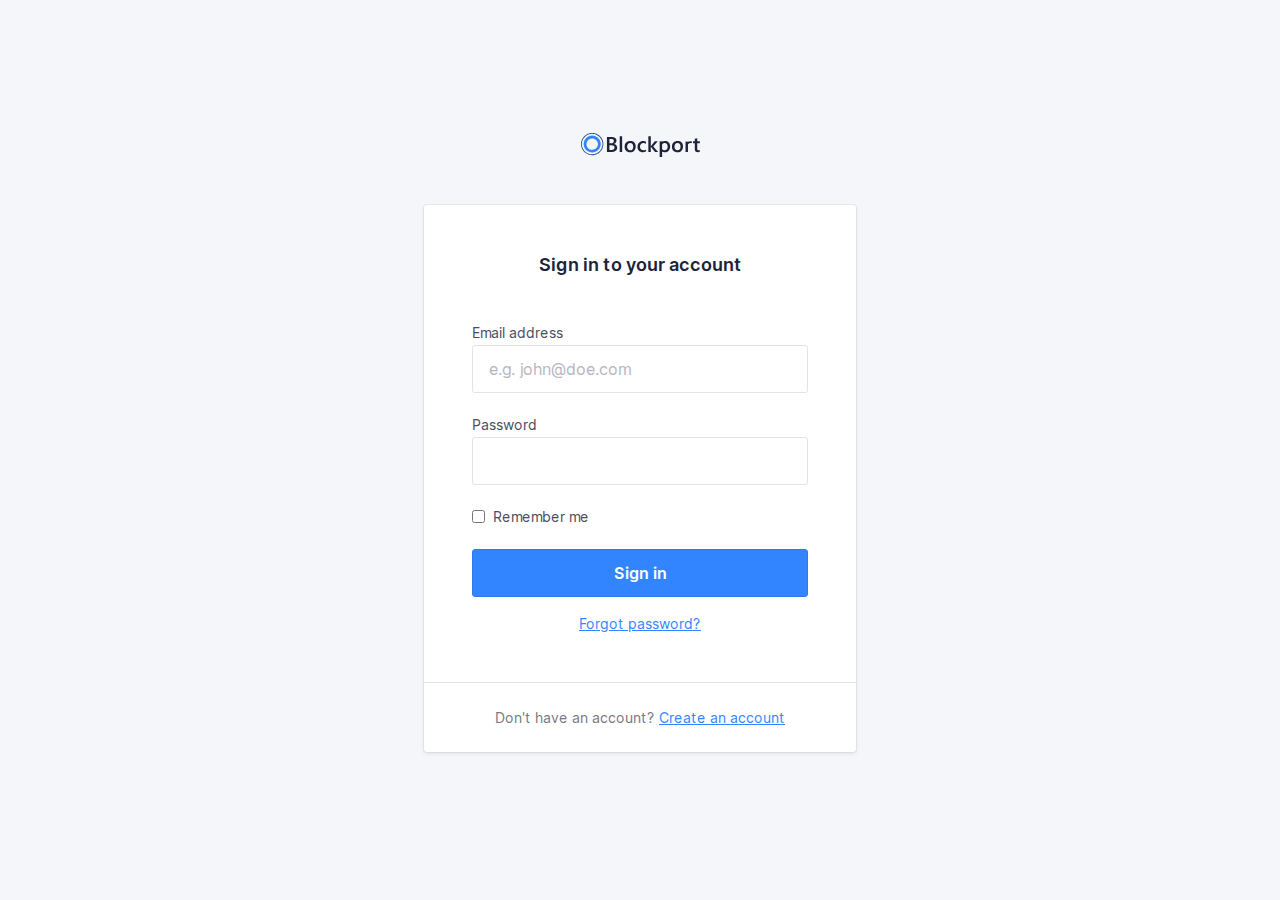
==== index.html @ f66a0905 "Initial commit" ====
<!doctype html>
<html lang="en">

<head>
    <meta charset="utf-8">
    <meta http-equiv="x-ua-compatible" content="ie=edge">
    <title>Blockport - Sign in</title>
    <meta name="description" content="This is my HTML5 boilerplate.">
    <meta name="viewport" content="width=device-width, initial-scale=1.0">
    <meta name="theme-color" content="#e85e00">

    <link rel="icon" href="favicon.svg">
    <link rel="apple-touch-icon" href="apple-touch-icon.png">
    <link rel="manifest" href="manifest.json">

    <link rel="stylesheet" href="css/normalize.css">
    <link rel="stylesheet" href="css/screen.css">
</head>

<body>
    <section class="o-row o-row--lg o-row--login">
        <div class="o-container u-max-width-xs">
            <h1 class="c-logo">
                <svg class="c-logo__symbol" viewBox="0 0 119 24"
                     xmlns="http://www.w3.org/2000/svg">
                    <title>Blockport</title>
                    <path class="c-logo__path c-logo__path--1"
                          d="M25.9496128,18.9917356 L25.9496128,4.04231406 L30.7396633,4.04231406 C32.19945,4.04231406 33.3560606,4.35834712 34.2094949,4.99041321 C35.0252057,5.55089835 35.5052521,6.4769114 35.4896465,7.4598347 C35.5056187,8.25676883 35.2485893,9.03557965 34.7604209,9.6694215 C34.2511175,10.3119823 33.5500641,10.7791057 32.7570539,11.0042975 L32.7570539,11.0459504 C33.6957957,11.1207168 34.5764055,11.5260387 35.2392256,12.1884297 C35.8602694,12.8310744 36.1707912,13.6667769 36.1707912,14.6955372 C36.1979832,15.9155062 35.6268682,17.0730015 34.6382155,17.8016529 C33.6205051,18.5950413 32.3363468,18.9917356 30.7857407,18.9917356 L25.9496128,18.9917356 Z M41.1511616,18.9918689 L38.6990404,18.9918689 L38.6990404,3.18727869 L41.1511616,3.18727869 L41.1511616,18.9918689 Z M49.1105387,19.2396694 C47.4477441,19.2396694 46.1195118,18.741157 45.1258418,17.7441322 C44.1321717,16.7471074 43.6360046,15.4247934 43.6373401,13.7771901 C43.6373401,11.9841322 44.1548767,10.5838017 45.1899495,9.57619833 C46.2250223,8.56859504 47.6200337,8.06479338 49.3749832,8.06479338 C51.0591469,8.06479338 52.3720202,8.55471073 53.3136027,9.53454547 C54.2551852,10.5143802 54.7226376,11.8730579 54.7159596,13.6105785 C54.7159596,15.313719 54.2091077,16.677686 53.195404,17.7024794 C52.1817003,18.7272727 50.8200787,19.2396694 49.1105387,19.2396694 Z M64.9231145,18.4998347 C63.986548,19.011405 62.9292595,19.2667693 61.8599663,19.2396694 C60.2572727,19.2396694 58.9657689,18.7444628 57.9854545,17.7540496 C57.0051402,16.7636364 56.5136477,15.4796694 56.5109764,13.9021488 C56.5109764,12.1434711 57.0385299,10.7312397 58.0936364,9.66545453 C59.1487429,8.59966942 60.5611166,8.0661157 62.3307576,8.06479338 C63.2258904,8.04636779 64.1144193,8.22027864 64.9351347,8.57454547 L64.9351347,10.8277686 C64.2490961,10.2941313 63.4035149,10.0011171 62.5310943,9.99471073 C61.5738178,9.96365776 60.6492491,10.3415166 59.9928283,11.0320661 C59.3330526,11.7236364 59.003165,12.6287603 59.003165,13.747438 C59.003165,14.8661157 59.3136869,15.7381818 59.9347306,16.3636364 C60.5557744,17.0023141 61.3891751,17.3216529 62.4349327,17.3216529 C63.3470917,17.3090469 64.2260005,16.9806241 64.9191077,16.3933884 L64.9191077,18.4998347 L64.9231145,18.4998347 Z M77.1256229,18.9918689 L74.0304209,18.9918689 L69.8393771,13.8605902 L69.7973064,13.8605902 L69.7973064,18.9918689 L67.3451852,18.9918689 L67.3451852,3.18727869 L69.7973064,3.18727869 L69.7973064,13.2039344 L69.8393771,13.2039344 L73.7980303,8.31462295 L76.7349663,8.31462295 L72.2814815,13.4718689 L77.1256229,18.9918689 Z M118.81569,18.8747107 C118.223016,19.1343064 117.578072,19.2557712 116.930522,19.2297521 C114.839007,19.2297521 113.793249,18.2380165 113.793249,16.2545455 L113.793249,10.2128926 L111.990219,10.2128926 L111.990219,8.31669423 L113.793249,8.31669423 L113.793249,5.84528927 L116.235354,5.15702479 L116.235354,8.31669423 L118.81569,8.31669423 L118.81569,10.2128926 L116.235354,10.2128926 L116.235354,15.5504132 C116.235354,16.1824793 116.351549,16.6340496 116.583939,16.905124 C116.81633,17.1761983 117.202312,17.3084298 117.741886,17.3018182 C118.130518,17.3099664 118.50999,17.1844984 118.81569,16.9467769 L118.81569,18.8647934 L118.81569,18.8747107 Z M109.678333,8.12826445 C110.052664,8.12904551 110.426384,8.1582218 110.796212,8.21553718 L110.796212,10.2961983 C110.392833,10.129817 109.958979,10.0480952 109.522071,10.0561983 C108.65244,10.0185786 107.815007,10.3854441 107.258266,11.0479339 C107.143588,11.1960713 107.043624,11.3548242 106.959764,11.5219835 L106.959764,18.9917356 L104.519663,18.9917356 L104.519663,8.37818184 L106.959764,8.66776859 L106.959764,8.67768594 C107.814579,8.30025824 108.742499,8.11272598 109.678333,8.12826445 Z M96.4320707,19.2396694 C94.7692761,19.2396694 93.4410438,18.741157 92.4473737,17.7441322 C91.4537037,16.7471074 90.9575366,15.4247934 90.9588721,13.7771901 C90.9588721,11.9841322 91.4764087,10.5838017 92.5114815,9.57619833 C93.5465543,8.56859504 94.9415657,8.06479338 96.6965152,8.06479338 C98.3806789,8.06479338 99.6935522,8.55471073 100.635135,9.53454547 C101.576717,10.5143802 102.04417,11.8730579 102.037492,13.6105785 C102.037492,15.313719 101.53064,16.677686 100.516936,17.7024794 C99.5032323,18.7272727 98.1416107,19.2396694 96.4320707,19.2396694 Z M87.7494781,9.53454547 C88.6883893,10.5157025 89.1578451,11.873719 89.1578451,13.608595 C89.1591806,15.3117355 88.6523287,16.6757025 87.6372896,17.7004959 C86.6222504,18.7252892 85.258625,19.2376859 83.5464141,19.2376859 C82.7065422,19.2489838 81.8737089,19.0847473 81.1023064,18.7557025 L81.1023064,23.8968595 L78.6622054,23.8968595 L78.6622054,8.31471073 L81.1023064,8.60429752 C81.9552279,8.23296681 82.8792553,8.04891403 83.8108586,8.06479338 C85.5017003,8.06479338 86.8145736,8.55471073 87.7494781,9.53454547 Z M96.5422559,9.99471073 C95.6726247,9.95709108 94.8351921,10.3239565 94.2784512,10.9864463 C93.7241864,11.6476033 93.4470539,12.5580165 93.4470539,13.7176859 C93.4470539,14.8363636 93.7275253,15.7170248 94.288468,16.3596694 C94.8529651,17.0028668 95.6823515,17.3568733 96.5422559,17.3216529 C97.5038721,17.3216529 98.2424466,17.0056198 98.7579798,16.3735537 C99.273513,15.7414876 99.5366216,14.8416529 99.5473064,13.6740496 C99.5473064,12.4998347 99.28954,11.5927273 98.7740067,10.9527273 C98.2584735,10.3127273 97.5145568,9.99338845 96.5422559,9.99471073 Z M28.4438047,6.03570248 L28.4438047,10.286281 L30.0645286,10.286281 C30.9353255,10.286281 31.6178058,10.0833058 32.1119697,9.67735538 C32.6061335,9.27140494 32.8532155,8.69619836 32.8532155,7.95173555 C32.8532155,6.67305785 31.9897643,6.03371902 30.262862,6.03371902 L28.4418013,6.03371902 L28.4438047,6.03570248 Z M28.4438047,12.2796694 L28.4438047,17.0082644 L30.5813973,17.0082644 C31.5163019,17.0082644 32.237514,16.7947108 32.7450337,16.3676033 C33.2602043,15.9259125 33.5416601,15.2742418 33.5083165,14.6003306 C33.5083165,13.0505785 32.4238271,12.2757025 30.2548485,12.2757025 L28.4518182,12.2757025 L28.4438047,12.2796694 Z M49.226734,9.99471073 C48.3571028,9.95709108 47.5196702,10.3239565 46.9629293,10.9864463 C46.4086646,11.6476033 46.131532,12.5580165 46.131532,13.7176859 C46.131532,14.8363636 46.4120034,15.7170248 46.9729461,16.3596694 C47.5370578,17.0036033 48.3664998,17.3583638 49.226734,17.3236364 C50.1883502,17.3236364 50.9269247,17.0076033 51.4424579,16.3755372 C51.9579912,15.7434711 52.2157576,14.8436364 52.2157576,13.6760331 C52.2157576,12.5018182 51.9579912,11.5947107 51.4424579,10.9547107 C50.9269247,10.3147108 50.1883502,9.99471073 49.226734,9.99471073 Z M85.8803367,16.3735537 C86.3958699,15.738843 86.6543043,14.8390083 86.6556397,13.6740496 C86.6556397,12.4985124 86.3978733,11.591405 85.8823401,10.9527273 C85.3668068,10.3140496 84.6282323,9.99471073 83.6666162,9.99471073 C82.796985,9.95709108 81.9595523,10.3239565 81.4028114,10.9864463 C81.2895823,11.124335 81.1896456,11.2724196 81.1043098,11.4287603 L81.1043098,15.9153719 C81.6149937,16.8312057 82.6094895,17.3774459 83.6646128,17.3216529 C84.626229,17.3216529 85.3648035,17.0056198 85.8803367,16.3735537 Z">
                    </path>
                    <path class="c-logo__path c-logo__path--2"
                          d="M11.1988215,19.5867769 C7.72899435,19.5891833 4.59940205,17.5218316 3.26949789,14.3488101 C1.93959376,11.1757885 2.67130845,7.5220381 5.12341434,5.09144786 C7.57552021,2.66085764 11.2650639,1.93214337 14.4714645,3.24513351 C17.6778651,4.55812363 19.7696074,7.65421885 19.771229,11.0895868 C19.7679239,15.7772288 15.9334776,19.5780304 11.1988215,19.5867769 Z M11.1988215,5.38314051 C8.86509736,5.38073339 6.75988968,6.77093308 5.86550131,8.90506387 C4.97111293,11.0391947 5.46382249,13.496632 7.11372873,15.1307206 C8.76363496,16.7648092 11.2455511,17.2534798 13.4013998,16.3687158 C15.5572486,15.4839518 16.962125,13.4001349 16.9605051,11.0895868 C16.9572,7.93949107 14.3805102,5.38572999 11.1988215,5.37917355 L11.1988215,5.38314051 Z">
                    </path>
                    <path class="c-logo__path c-logo__path--3"
                          d="M21.2917845,15.8796694 C21.3118182,15.8380165 21.3358586,15.8023141 21.3558923,15.7606612 C22.6443671,13.0744887 22.7786498,9.98607785 21.7280964,7.20021549 C20.6775431,4.41435317 18.5317957,2.16875244 15.7805219,0.975867769 L15.7805219,0.96 C15.6683333,0.910413222 15.5541414,0.874710744 15.4419529,0.82909091 C15.2937037,0.767603308 15.1434512,0.710082645 14.9931987,0.656528927 C14.792862,0.583140496 14.5925253,0.517685949 14.378165,0.458181816 C14.2319192,0.414545453 14.0856734,0.374876033 13.9394276,0.337190082 C13.7203928,0.281652893 13.501358,0.23338843 13.2823232,0.192396694 C13.1480976,0.16661157 13.0138721,0.144793388 12.8816498,0.124958678 C12.6546016,0.0905785125 12.4275533,0.0634710744 12.2005051,0.0436363637 C12.0762963,0.0337190082 11.9500842,0.0238016529 11.8258754,0.0178512397 C11.5881425,0.00462809917 11.3510774,-0.000661157024 11.1146801,0.00198347107 C10.988468,0.00198347107 10.8622559,0.00198347107 10.7380471,0.0119008265 C10.5076599,0.0218181818 10.2792761,0.0376859504 10.0528956,0.0614876034 C9.9146633,0.0753719009 9.77843434,0.0932231406 9.64220539,0.113057851 C9.44186869,0.142809918 9.22350168,0.176528926 9.01715488,0.218181818 C8.86089226,0.249917356 8.70462963,0.283636364 8.548367,0.321322314 C8.39210438,0.359008265 8.18575758,0.412561983 8.00745791,0.466115701 C7.82915825,0.519669423 7.65286195,0.577190081 7.47656566,0.638677688 C7.30026936,0.70016529 7.17405724,0.747768594 7.02580808,0.807272727 C6.82547138,0.884628098 6.63715488,0.969917355 6.44483165,1.05719008 C6.31861953,1.11471074 6.19441077,1.17421488 6.07220539,1.23768595 C5.87186869,1.34082644 5.67153199,1.45190082 5.47119529,1.56694215 C5.36301347,1.63041322 5.25683502,1.69586777 5.15065657,1.76528926 C4.95165543,1.89752066 4.75666107,2.02975207 4.5656734,2.16198347 C4.46416949,2.23603306 4.36400114,2.31140496 4.26516835,2.38809918 C4.07952302,2.52958678 3.89721661,2.67834711 3.71824916,2.83438017 C3.61607744,2.92363636 3.51791246,3.0168595 3.41774411,3.11008265 C3.25747475,3.26347108 3.10121212,3.42214876 2.94895623,3.5861157 C2.84678451,3.69719008 2.74861953,3.81024794 2.64845118,3.92528926 C2.51021886,4.08793389 2.37599327,4.25454547 2.24777778,4.42512397 C2.15161616,4.55206611 2.05946128,4.68099175 1.96930976,4.82181816 C1.90119529,4.92099175 1.82506734,5.0201653 1.75895623,5.11537188 C1.69284512,5.2105785 1.65878788,5.29190081 1.60670034,5.37917355 C1.53457912,5.49818184 1.46446128,5.61917355 1.40636364,5.74214876 C1.28415825,5.96231406 1.16796296,6.18446282 1.06178451,6.40859504 C1.02372054,6.44826445 0.995673401,6.49586778 0.981649832,6.54148761 C0.967626263,6.58710744 0.939579125,6.65454547 0.915538721,6.71008265 C0.808692479,6.95471075 0.711863077,7.20132232 0.625050505,7.44991735 C0.588989899,7.55438018 0.55426487,7.65884298 0.520875421,7.76330577 C0.444747475,8.00528927 0.377968575,8.24793388 0.320538721,8.49123966 C0.291156005,8.61157023 0.263776655,8.73190084 0.238400673,8.85223141 C0.191655443,9.07966942 0.152255892,9.30710742 0.12020202,9.53454547 C0.10016835,9.67338842 0.0821380471,9.81024795 0.0681144781,9.9490909 C0.0460774411,10.1613223 0.0320538721,10.3715703 0.022037037,10.5838017 C0.022037037,10.7365289 0.010016835,10.8872727 0.010016835,11.04 C0.010016835,11.2383471 0.010016835,11.4366942 0.026043771,11.6350413 C0.026043771,11.7917356 0.0440740741,11.9484297 0.0580976431,12.105124 C0.0761279461,12.3034711 0.104175084,12.5018182 0.132222222,12.7001653 C0.146245791,12.8429752 0.18030303,13.0036364 0.2003367,13.1543802 C0.238400673,13.3527273 0.286481481,13.5510744 0.336565657,13.7494215 C0.380639731,13.8961983 0.406683502,14.0330579 0.446750842,14.1758678 C0.506851852,14.3742149 0.576969697,14.5844628 0.647087542,14.7867769 C0.693164983,14.9157025 0.739242424,15.0446281 0.789326599,15.1715703 C0.871464646,15.3699174 0.963619529,15.5801653 1.05777778,15.7804959 C1.11387205,15.8995041 1.16996633,16.0185124 1.23006734,16.1355372 C1.33223906,16.3338843 1.44242424,16.5322314 1.55461279,16.7166942 C1.62473064,16.8357025 1.69484848,16.9527273 1.76897306,17.0677686 C1.88316498,17.2442975 2.00537037,17.4168595 2.12957912,17.587438 C2.21973064,17.7123967 2.31188552,17.8353719 2.40804714,17.9563636 C2.50420875,18.0773554 2.65646465,18.2519008 2.78468013,18.3966942 C2.91289562,18.5414876 3.02308081,18.6644628 3.14929293,18.7933884 C3.27550505,18.9223141 3.3876936,19.027438 3.51190236,19.1424794 C3.63611111,19.2575206 3.81841751,19.4241322 3.98069024,19.5590082 C4.09287879,19.6522314 4.20907407,19.7434711 4.32727273,19.8327273 C4.50957912,19.9735537 4.69388889,20.1084297 4.88621212,20.2294215 C4.9362963,20.2631405 4.98037037,20.3008265 5.03045455,20.3345455 C7.52290169,21.989742 10.5859073,22.5756212 13.5217147,21.9587191 C16.4575222,21.3418171 19.0161165,19.5746694 20.6146465,17.0598347 L20.6266667,17.0598347 C20.6647306,17.0003306 20.6947811,16.9368595 20.7328451,16.8753719 C20.8149832,16.7424794 20.8911111,16.6036364 20.9692424,16.4647934 C21.0854377,16.2763636 21.1936195,16.08 21.2917845,15.8796694 Z M6.96771044,20.4198347 C6.40765296,20.1694737 5.87129224,19.8701033 5.36501684,19.5252893 C5.18671717,19.4042975 5.01442761,19.2773554 4.84614478,19.1464463 C4.73996633,19.065124 4.63378788,18.9818182 4.53161616,18.8965289 C4.38136364,18.7715703 4.23912458,18.6406612 4.09888889,18.5097521 C3.9586532,18.378843 3.87451178,18.2995041 3.76632997,18.1884297 C3.65814815,18.0773554 3.53794613,17.9444628 3.42976431,17.8214876 C3.32158249,17.6985124 3.19737374,17.5557025 3.08718855,17.4247934 C2.97700337,17.2938843 2.91489899,17.1986777 2.83075758,17.0836364 C2.71656566,16.9249587 2.60237374,16.766281 2.49819865,16.6036364 C2.43008418,16.4965289 2.36597643,16.3894215 2.29786195,16.2803306 C2.19368687,16.1038017 2.09752525,15.9252893 1.9973569,15.7447934 C1.94126263,15.6376859 1.89117845,15.528595 1.83909091,15.4195041 C1.7609596,15.2231405 1.67681818,15.0386777 1.60069024,14.8482644 C1.55461279,14.7332231 1.51454545,14.6161983 1.47247475,14.501157 C1.40436027,14.3127273 1.34025253,14.1242975 1.28415825,13.9319008 C1.24609428,13.8029752 1.2140404,13.6760331 1.18198653,13.5490909 C1.13590909,13.3626446 1.09183502,13.1761983 1.05577441,12.9897521 C1.02973064,12.8429752 1.0076936,12.7140496 0.981649832,12.5771901 C0.953602694,12.3927273 0.92956229,12.2082644 0.911531987,12.0218182 C0.897508418,11.8809918 0.889494949,11.7401653 0.881481481,11.5993388 C0.881481481,11.4109091 0.865454545,11.2224794 0.865454545,11.0340496 C0.865454545,10.8971901 0.865454545,10.7603306 0.877474747,10.6254545 C0.877474747,10.4271074 0.899511785,10.2287603 0.919545455,10.0304132 C0.931565657,9.90743803 0.94959596,9.78247936 0.965622896,9.65950414 C0.995673401,9.44528927 1.03173401,9.23107436 1.07580808,9.01884299 C1.09784512,8.91173555 1.12188552,8.80462812 1.14792929,8.69950414 C1.20402357,8.47074382 1.27080247,8.24330577 1.34826599,8.01719009 C1.37764871,7.9246281 1.408367,7.83206612 1.44042088,7.73950414 C1.52189113,7.50545453 1.61204265,7.2740496 1.71087542,7.04528927 C1.75094276,6.95206611 1.7910101,6.86082645 1.83508418,6.76958679 C1.93525253,6.55537188 2.03542088,6.3490909 2.15762626,6.14479338 C2.21973064,6.03570248 2.27983165,5.92661158 2.34594276,5.81752064 C2.45412458,5.63900825 2.5683165,5.46644628 2.68651515,5.29586778 C2.7686532,5.17685949 2.85279461,5.0598347 2.93893939,4.94479338 C3.06047699,4.7847934 3.18602133,4.62876031 3.31557239,4.47669423 C3.40505612,4.36826447 3.49520763,4.26710742 3.58602694,4.17322312 C3.73026936,4.01983471 3.87718294,3.86842975 4.02676768,3.71900826 C4.11491582,3.63438017 4.20506734,3.55173554 4.29722222,3.47107438 C4.46016275,3.32694215 4.62710998,3.18809917 4.79806397,3.05454545 C4.88754769,2.98446281 4.978367,2.91834711 5.07052189,2.85619835 C5.24815375,2.72396694 5.42912458,2.60099173 5.61343434,2.48727273 C5.71093152,2.42512397 5.80909651,2.36561983 5.90792929,2.30876033 C6.09090349,2.20165289 6.27654882,2.09983471 6.46486532,2.00330579 C6.57705387,1.94644628 6.69057799,1.89157025 6.80543771,1.83867769 C6.98306957,1.75669422 7.16203704,1.67933884 7.34234007,1.60661157 C7.47589785,1.55239669 7.61413018,1.50082645 7.75703704,1.45190082 C7.91864196,1.39504132 8.08225029,1.34214876 8.24786195,1.29322314 C8.41347361,1.24429752 8.57975307,1.2 8.74670034,1.16033058 C8.8896072,1.12595041 9.03318182,1.09421488 9.17742424,1.06512397 C9.36841191,1.02677686 9.56073514,0.994380165 9.75439394,0.967933885 C9.87993826,0.950743802 10.0061504,0.934876033 10.1330303,0.920330577 C10.3440516,0.899173554 10.5557407,0.883966942 10.7680976,0.874710744 L11.1126768,0.874710744 C11.3317116,0.874710744 11.5514141,0.880000001 11.7717845,0.890578513 L12.1143603,0.914380167 C12.3307239,0.932892563 12.5464197,0.958677687 12.7614478,0.991735538 C12.8829854,1.01024793 13.004523,1.0307438 13.1260606,1.05322314 C13.330404,1.09157025 13.5347475,1.13652893 13.7390909,1.18809918 C13.8713131,1.22181818 14.0035354,1.25752066 14.1397643,1.29719008 C14.3320875,1.35404959 14.523743,1.41619835 14.7147306,1.48363636 C14.8509596,1.53322314 14.9851852,1.58479339 15.115404,1.64033058 C17.755199,2.69780719 19.8336285,4.79210648 20.8551251,7.42387715 C21.8766218,10.0556478 21.7496417,12.9890377 20.5044613,15.5246281 C20.4123064,15.7229752 20.3041246,15.8975206 20.207963,16.08 C20.1378451,16.2029752 20.0697306,16.3279339 19.9956061,16.4489256 C17.2731751,20.8198837 11.7011151,22.517402 6.96771044,20.4178512 L6.96771044,20.4198347 Z">
                    </path>
                </svg>
            </h1>
            <form class="c-card" action="#">
                <div class="c-card__body">
                    <h2 class="c-card__title">
                        Sign in to your account
                    </h2>
                    <p class="c-form-field">
                        <label class="c-label" for="username">
                            Email address
                        </label>
                        <input class="c-input" type="email" name="username"
                               id="username" placeholder="e.g. john@doe.com"
                               required>
                    </p>
                    <p class="c-form-field">
                        <label class="c-label" for="password">
                            Password
                        </label>
                        <input class="c-input" type="password" name="password"
                               id="password" required>
                    </p>
                    <p class="c-form-field c-form-field--option">
                        <input class="c-option" type="checkbox" id="rememberme">
                        <label class="c-label c-label--option" for="rememberme">
                            Remember me
                        </label>
                    </p>
                    <p class="u-mb-md">
                        <!-- Input type button
                                <input type="submit" class="o-button-reset c-button" value="Sign in"/>
                            -->
                        <!-- Button -->
                        <button type="submit"
                                class="o-button-reset c-button">Sign in</button>
                    </p>
                    <p class="u-text-sm u-align-text-center">
                        <a href="#!">
                            Forgot password?
                        </a>
                    </p>
                </div>
                <div class="c-card__footer">
                    <p
                       class="u-align-text-center u-text-sm u-color-neutral-dark">
                        Don't have an account? <a href="#">Create an account</a>
                    </p>
                </div>
            </form>

        </div>
    </section>
</body>

</html>
---- css/screen.css ----
/*------------------------------------*\
#FONTS
\*------------------------------------*/

@font-face {
    font-family: "Inter Web";
    font-weight: 400;
    src: url("../fonts/Inter-Regular.woff2") format("woff2")
}

@font-face {
    font-family: "Inter Web";
    font-weight: 600;
    src: url("../fonts/Inter-SemiBold.woff2") format("woff2")
}

/*------------------------------------*\
#Variables
\*------------------------------------*/

:root {
    /* colors */
    --global-color-alpha-h: 216deg;
    --global-color-alpha-s: 100%;
    --global-color-alpha-l: 60%;
    --global-color-alpha-hsl: var(--global-color-alpha-h) var(--global-color-alpha-s) var(--global-color-alpha-l);
    --global-color-alpha: hsl(var(--global-color-alpha-hsl));
    --global-color-alpha-light: hsl(var(--global-color-alpha-h) 100% 65%);
    --global-color-alpha-dark: hsl(var(--global-color-alpha-h) 80% 55%);
    --global-color-alpha-x-dark: hsl(var(--global-color-alpha-h) 65% 35%);
    --global-color-alpha-transparent: hsl(var(--global-color-alpha-hsl) / .75);
    --global-color-alpha-x-transparent: hsl(var(--global-color-alpha-hsl) / .3);

    --global-color-neutral-xxxx-light: #F5F6FA;
    --global-color-neutral-xxx-light: #E2E3E7;
    --global-color-neutral-xx-light: #caccd4;
    --global-color-neutral-x-light: #b5b6c0;
    --global-color-neutral-light: #a0a1ad;
    --global-color-neutral: #8b8c9a;
    --global-color-neutral-dark: #757787;
    --global-color-neutral-x-dark: #606274;
    --global-color-neutral-xx-dark: #4b4c60;
    --global-color-neutral-xxx-dark: #35374d;
    --global-color-neutral-xxxx-dark: #20223a;

    /* border stuff */
    --global-borderRadius: 3px;
    --global-borderWidth: 1px;

    /* transitions */
    --global-transitionTiming-alpha: .1s ease-out;

    /* Baseline settings */
    --global-baseline: 8px;
    --global-whitespace: calc(var(--global-baseline) * 3);
    /* = 24px */

    --global-whitespace-xs: calc(var(--global-baseline) / 2);
    /* = 4px */
    --global-whitespace-sm: calc(var(--global-baseline) * 1);
    /*  = 8px */
    --global-whitespace-md: calc(var(--global-baseline) * 2);
    /*  = 16px */
    --global-whitespace-lg: calc(var(--global-baseline) * 4);
    /*  = 32px */
    --global-whitespace-xl: calc(var(--global-whitespace) * 2);
    /*  = 48px */
    --global-whitespace-xxl: calc(var(--global-whitespace) * 3);
    /*  = 72px */
}

/*------------------------------------*\
#GENERIC
\*------------------------------------*/

/*
    Generic: Page
    ---
    Global page styles + universal box-sizing:
*/

html {
    line-height: 1.5;
    font-family: "Inter Web", Helvetica, arial, sans-serif;
    color: var(--global-color-neutral-xxxx-dark);
    background-color: var(--global-color-neutral-xxxx-light);
    box-sizing: border-box;
    -webkit-font-smoothing: antialiased;
    -moz-osx-font-smoothing: grayscale;
}

*,
*:before,
*:after {
    box-sizing: inherit;
}

/*
* Remove text-shadow in selection highlight:
* https://twitter.com/miketaylr/status/12228805301
*
* Customize the background color to match your design.
*/

::selection {
    background: var(--global-color-alpha);
    color: white;
    text-shadow: none;
}

/*------------------------------------*\
#Elements
\*------------------------------------*/

/*
Elements: Images
---
Default markup for images to make them responsive
*/

img {
    max-width: 100%;
    vertical-align: top;
}

/*
    Elements: typography
    ---
    Default markup for typographic elements
*/

h1,
h2,
h3 {
    font-weight: 700;
}

h1 {
    font-size: 36px;
    line-height: calc(var(--global-baseline) * 6);
    margin: 0 0 var(--global-whitespace);
}

h2 {
    font-size: 32px;
    line-height: calc(var(--global-baseline) * 5);
    margin: 0 0 var(--global-whitespace);
}

h3 {
    font-size: 26px;
    line-height: calc(var(--global-baseline) * 4);
    margin: 0 0 var(--global-whitespace);
}

h4,
h5,
h6 {
    font-size: 16px;
    font-weight: 600;
    line-height: calc(var(--global-baseline) * 3);
    margin: 0 0 var(--global-whitespace);
}

p,
ol,
ul,
dl,
table,
address,
figure {
    margin: 0 0 var(--global-whitespace);
}

ul,
ol {
    padding-left: var(--global-whitespace);
}

li ul,
li ol {
    margin-bottom: 0;
}

blockquote {
    font-style: normal;
    font-size: 23px;
    line-height: calc(var(--global-baseline) * 6);
    margin: 0 0 var(--global-whitespace);
}

blockquote * {
    font-size: inherit;
    line-height: inherit;
}

figcaption {
    font-weight: 400;
    font-size: 12px;
    line-height: calc(var(--global-baseline) * 2);
    margin-top: var(--global-whitespace-xxs);
}

hr {
    border: 0;
    height: var(--global-borderWidth);
    background: LightGrey;
    margin: 0 0 var(--global-whitespace);
}

a,
a:visited {
    transition: all var(--global-transitionTiming-alpha);
    color: var(--global-color-alpha);
    outline-color: var(--global-link-BoxShadowColor);
    outline-width: medium;
    outline-offset: 2px;
}

a:hover,
a:focus {
    color: var(--global-color-alpha-light);
}

a:active {
    color: var(--global-color-alpha-dark);
}

label,
input {
    display: block;
}

input::placeholder {
    color: var(--global-color-neutral-x-light);
}

/*------------------------------------*\
#OBJECTS
\*------------------------------------*/

/*
    Objects: Row
    ---
    Creates a horizontal row that stretches the viewport and adds padding around children
*/

.o-row {
    display: flow-root;
    position: relative;
    padding: var(--global-whitespace) var(--global-whitespace) 0;
}

.o-row--login {
    min-height: 100vh;
    display: flex;
    align-items: center;
}

/* size modifiers */

.o-row--lg {
    padding-top: var(--global-whitespace-lg);
    padding-bottom: var(--global-whitespace);
}

@media (min-width: 768px) {
    .o-row {
        padding-left: var(--global-whitespace-lg);
        padding-right: var(--global-whitespace-lg);
    }
}

/*
    Objects: Container
    ---
    Creates a horizontal container that sets de global max-width
*/

.o-container {
    margin-left: auto;
    margin-right: auto;
    max-width: 79.5em;
    /* 79.5 * 16px = 1272 */
    width: 100%;
}

/*
    Objects: section
    ---
    Creates vertical whitespace between adjacent sections inside a row
*/

.o-section {
    display: flow-root;
    position: relative;
}

.o-section+.o-section {
    padding-top: var(--global-whitespace);
}

@media (min-width: 768px) {

    .o-section--lg+.o-section--lg,
    .o-section--xl+.o-section--xl {
        padding-top: var(--global-whitespace-lg);
    }
}

@media (min-width: 992px) {
    .o-section--xl+.o-section--xl {
        padding-top: var(--global-whitespace-xxl);
    }
}

/*
    Objects: Layout
    ---
    The layout object provides us with a column-style layout system. This object
    contains the basic structural elements, but classes should be complemented
    with width utilities
*/

.o-layout {
    display: flex;
    flex-wrap: wrap;
}

.o-layout__item {
    width: 100%;
}

/* gutter modifiers, these affect o-layout__item too */

.o-layout--gutter {
    margin: 0 -12px;
}

.o-layout--gutter>.o-layout__item {
    padding: 0 12px;
}

.o-layout--gutter-sm {
    margin: 0 -6px;
}

.o-layout--gutter-sm>.o-layout__item {
    padding: 0 6px;
}

.o-layout--gutter-lg {
    margin: 0 calc(var(--global-whitespace) * -1);
}

.o-layout--gutter-lg>.o-layout__item {
    padding: 0 var(--global-whitespace);
}

.o-layout--gutter-xl {
    margin: 0 calc(var(--global-whitespace-lg) * -1);
}

.o-layout--gutter-xl>.o-layout__item {
    padding: 0 var(--global-whitespace-lg);
}

/* reverse horizontal row modifier */

.o-layout--row-reverse {
    flex-direction: row-reverse;
}

/* Horizontal alignment modifiers*/

.o-layout--justify-start {
    justify-content: flex-start;
}

.o-layout--justify-end {
    justify-content: flex-end;
}

.o-layout--justify-center {
    justify-content: center;
}

.o-layout--justify-space-around {
    justify-content: space-around;
}

.o-layout--justify-space-evenly {
    justify-content: space-evenly;
}

.o-layout--justify-space-between {
    justify-content: space-between;
}

/* Vertical alignment modifiers */

.o-layout--align-start {
    align-items: flex-start;
}

.o-layout--align-end {
    align-items: flex-end;
}

.o-layout--align-center {
    align-items: center;
}

.o-layout--align-baseline {
    align-items: baseline;
}

/* Vertical alignment modifiers that only work if there is one than one flex item */

.o-layout--align-content-start {
    align-content: start;
}

.o-layout--align-content-end {
    align-content: end;
}

.o-layout--align-content-center {
    align-content: center;
}

.o-layout--align-content-space-around {
    align-content: space-around;
}

.o-layout--align-content-space-between {
    align-content: space-between;
}

/*
    Objects: List
    ---
    Small reusable object to remove default list styling from lists
*/

.o-list {
    list-style: none;
    padding: 0;
}

/*
    Object: Button reset
    ---
    Small button reset object
*/

.o-button-reset {
    border: none;
    margin: 0;
    padding: 0;
    width: auto;
    overflow: visible;
    background: transparent;

    /* inherit font & color from ancestor */
    color: inherit;
    font: inherit;

    /* Normalize `line-height`. Cannot be changed from `normal` in Firefox 4+. */
    line-height: normal;

    /* Corrects font smoothing for webkit */
    -webkit-font-smoothing: inherit;
    -moz-osx-font-smoothing: inherit;

    /* Corrects inability to style clickable `input` types in iOS */
    -webkit-appearance: none;
}

/*
    Object: Hide accessible
    ---
    Accessibly hide any element
*/

.o-hide-accessible {
    position: absolute;
    width: 1px;
    height: 1px;
    padding: 0;
    margin: -1px;
    overflow: hidden;
    clip: rect(0, 0, 0, 0);
    border: 0;
}

/*------------------------------------*\
#COMPONENTS
\*------------------------------------*/

/*
    Component: Logo
    ---
    Website main logo
*/

.c-logo {
    height: var(--global-whitespace);
    display: flex;
    align-items: center;
    justify-content: center;
    margin-bottom: var(--global-whitespace-xl);
}

.c-logo__symbol {
    height: 100%;
}

.c-logo__path--1 {
    fill: var(--global-color-neutral-xxxx-dark);
}

.c-logo__path--2 {
    fill: var(--global-color-alpha);
}

.c-logo__path--3 {
    fill: var(--global-color-alpha-x-dark);
}

/*
    Component: Card
    ---
    Card with box shadow
*/

.c-card {
    background-color: White;
    margin-bottom: var(--global-whitespace);
    border-radius: var(--global-borderRadius);
    box-shadow: 0 0 0 var(--global-borderWidth) rgba(0, 0, 0, 0.05), 0 2px 4px rgba(0, 0, 0, .075);
    overflow: hidden;
}

/* Add padding to child for more flexibility */
.c-card__body,
.c-card__footer {
    padding: var(--global-whitespace);
}

.c-card__footer {
    text-align: center;
    border-top: var(--global-borderWidth) solid var(--global-color-neutral-xxx-light);
}

.c-card__title {
    text-align: center;
    font-size: 18px;
    line-height: calc(var(--global-baseline) * 3);
    font-weight: 600;
}

/* This allows c-card__body and __footer to have equal padding everywhere */

.c-card__body>*:last-child,
.c-card__footer>*:last-child,
.c-card__body>*:last-child>*:last-child,
.c-card__footer>*:last-child>*:last-child {
    margin-bottom: 0;
}

@media (min-width: 27em) {
    .c-card__body {
        padding: var(--global-whitespace-xl);
    }

    .c-card__title {
        margin-bottom: var(--global-whitespace-xl);
    }
}

/*
    Component: Forms
    ---
    Everything form related here
*/

.c-form-field--option {
    display: flex;
    align-items: center;
}

/*
    Component: Input
    ---
    Class to put on all input="text" like form inputs
*/

.c-input {
    -webkit-appearance: none;
    -moz-appearance: none;
    appearance: none;
    width: 100%;
    border: var(--global-borderWidth) solid var(--global-color-neutral-xxx-light);
    border-radius: var(--global-borderRadius);
    color: var(--global-color-neutral-xxxx-dark);
    background-color: White;
    font-family: inherit;
    font-size: 16px;
    line-height: calc(var(--global-baseline) * 3);
    padding: calc(var(--global-baseline) * 1.5 - var(--global-borderWidth)) var(--global-whitespace-md);
    outline: none;
    transition: border var(--global-transition-timing-alpha);
}

.c-input:hover {
    border-color: var(--global-color-neutral-xx-light);
}

.c-input:focus,
.c-input:active {
    border-color: var(--global-color-alpha);
    box-shadow: 0 0 0 3px var(--global-color-alpha-x-transparent);
}

/* option input for checkboxes and radio buttons */

.c-option {
    margin-right: var(--global-whitespace-sm);
}

/*
    Component: Label
    ---
    Class to put on all form labels
*/

.c-label {
    margin-bottom: 0;
    font-size: 14px;
    padding-bottom: var(--global-whitespace-xs);
    line-height: calc(var(--global-baseline) * 2);
    color: var(--global-color-neutral-xx-dark);
}

.c-label--option {
    padding-bottom: 0;
}

/*
    Component: Button
    ---
    Class to put on form buttons or
*/

.c-button {
    font-size: 16px;
    font-weight: 700;
    border-radius: var(--global-borderRadius);
    border: var(--global-borderWidth) solid var(--global-color-alpha-dark);
    background-color: var(--global-color-alpha);
    color: #fff;
    padding: calc(var(--global-baseline) * 1.5 - var(--global-borderWidth)) var(--global-whitespace-md);
    line-height: calc(var(--global-baseline) * 3);
    width: 100%;
    outline: none;
    transition: all var(--global-transition-timing-alpha);
}

.c-button:hover {
    background-color: var(--global-color-alpha-light);
}

.c-button:focus {
    box-shadow: 0 0 0 3px var(--global-color-alpha-x-transparent);
}

.c-button:active {
    background-color: var(--global-color-alpha-dark);
    box-shadow: none;
}

/*------------------------------------*\
#UTILITIES
\*------------------------------------*/

/*
    Utilities: color
    ---
    Utility classes to put specific colors onto elements
*/

.u-color-neutral {
    color: var(--global-color-neutral);
}

.u-color-neutral-dark {
    color: var(--global-color-neutral-dark);
}

/*
    Utilities: spacing
    ---
    Utility classes to put specific margins and paddings onto elements
*/

.u-pt-clear {
    padding-top: 0 !important;
}

.u-mb-clear {
    margin-bottom: 0 !important;
}

.u-mb-xs {
    margin-bottom: var(--global-whitespace-xs) !important;
}

.u-mb-sm {
    margin-bottom: var(--global-whitespace-sm) !important;
}

.u-mb-md {
    margin-bottom: var(--global-whitespace-md) !important;
}

.u-mb-lg {
    margin-bottom: var(--global-whitespace-lg) !important;
}

.u-mb-xl {
    margin-bottom: var(--global-whitespace-xl) !important;
}

.u-mb-xl {
    margin-bottom: var(--global-whitespace-xl) !important;
}

/*
    Utilities: max-width
    ---
    Utility classes to put specific max widths onto elements
*/

.u-max-width-xs {
    max-width: 27em !important;
}

.u-max-width-sm {
    max-width: 39em !important;
}

.u-max-width-md {
    max-width: 50em !important;
}

.u-max-width-lg {
    max-width: 63.5em !important;
}

.u-max-width-none {
    max-width: none !important;
}


/*
    Utilities: align
    ---
    Utility classes align text or components
*/

.u-align-text-center {
    text-align: center;
}

.u-align-center {
    margin: 0 auto;
}

/*
    Utilities: text
    Utility classes to create smaller or bigger test
*/

.u-text-sm {
    font-size: 14px;
}

/*
    Utility: Widths
    ---
    Utility classes to put specific widths onto elements
    Will be mostly used on o-layout__item
*/

.u-width-auto {
    width: auto !important;
}

.u-1-of-2 {
    width: 50% !important;
}

.u-1-of-3 {
    width: 33.3333333333% !important;
}

.u-2-of-3 {
    width: 66.6666666667% !important;
}

.u-1-of-4 {
    width: 25% !important;
}

.u-3-of-4 {
    width: 75% !important;
}

.u-1-of-5 {
    width: 20% !important;
}

.u-2-of-5 {
    width: 40% !important;
}

.u-3-of-5 {
    width: 60% !important;
}

.u-4-of-5 {
    width: 80% !important;
}

.u-1-of-6 {
    width: 16.6666666667% !important;
}

.u-5-of-6 {
    width: 83.3333333333% !important;
}

@media (min-width: 576px) {
    .u-1-of-2-bp1 {
        width: 50% !important;
    }

    .u-1-of-3-bp1 {
        width: 33.3333333333% !important;
    }

    .u-2-of-3-bp1 {
        width: 66.6666666667% !important;
    }

    .u-1-of-4-bp1 {
        width: 25% !important;
    }

    .u-3-of-4-bp1 {
        width: 75% !important;
    }

    .u-1-of-5-bp1 {
        width: 20% !important;
    }

    .u-2-of-5-bp1 {
        width: 40% !important;
    }

    .u-3-of-5-bp1 {
        width: 60% !important;
    }

    .u-4-of-5-bp1 {
        width: 80% !important;
    }

    .u-1-of-6-bp1 {
        width: 16.6666666667% !important;
    }

    .u-5-of-6-bp1 {
        width: 83.3333333333% !important;
    }
}

@media (min-width: 768px) {
    .u-1-of-2-bp2 {
        width: 50% !important;
    }

    .u-1-of-3-bp2 {
        width: 33.3333333333% !important;
    }

    .u-2-of-3-bp2 {
        width: 66.6666666667% !important;
    }

    .u-1-of-4-bp2 {
        width: 25% !important;
    }

    .u-3-of-4-bp2 {
        width: 75% !important;
    }

    .u-1-of-5-bp2 {
        width: 20% !important;
    }

    .u-2-of-5-bp2 {
        width: 40% !important;
    }

    .u-3-of-5-bp2 {
        width: 60% !important;
    }

    .u-4-of-5-bp2 {
        width: 80% !important;
    }

    .u-1-of-6-bp2 {
        width: 16.6666666667% !important;
    }

    .u-5-of-6-bp2 {
        width: 83.3333333333% !important;
    }
}

@media (min-width: 992px) {
    .u-1-of-2-bp3 {
        width: 50% !important;
    }

    .u-1-of-3-bp3 {
        width: 33.3333333333% !important;
    }

    .u-2-of-3-bp3 {
        width: 66.6666666667% !important;
    }

    .u-1-of-4-bp3 {
        width: 25% !important;
    }

    .u-3-of-4-bp3 {
        width: 75% !important;
    }

    .u-1-of-5-bp3 {
        width: 20% !important;
    }

    .u-2-of-5-bp3 {
        width: 40% !important;
    }

    .u-3-of-5-bp3 {
        width: 60% !important;
    }

    .u-4-of-5-bp3 {
        width: 80% !important;
    }

    .u-1-of-6-bp3 {
        width: 16.6666666667% !important;
    }

    .u-5-of-6-bp3 {
        width: 83.3333333333% !important;
    }
}

@media (min-width: 1200px) {
    .u-1-of-2-bp4 {
        width: 50% !important;
    }

    .u-1-of-3-bp4 {
        width: 33.3333333333% !important;
    }

    .u-2-of-3-bp4 {
        width: 66.6666666667% !important;
    }

    .u-1-of-4-bp4 {
        width: 25% !important;
    }

    .u-3-of-4-bp4 {
        width: 75% !important;
    }

    .u-1-of-5-bp4 {
        width: 20% !important;
    }

    .u-2-of-5-bp4 {
        width: 40% !important;
    }

    .u-3-of-5-bp4 {
        width: 60% !important;
    }

    .u-4-of-5-bp4 {
        width: 80% !important;
    }

    .u-1-of-6-bp4 {
        width: 16.6666666667% !important;
    }

    .u-5-of-6-bp4 {
        width: 83.3333333333% !important;
    }
}

/*------------------------------------*\
#MEDIA
\*------------------------------------*/

/*
    Media Queries
    ---
    EXAMPLE Media Queries for Responsive Design.
    These examples override the primary ('mobile first') styles.
    USE THEM INLINE!
*/

/* Extra small devices (portrait phones, less than 576px)
No media query since this is the default in mobile first design
*/

/* Small devices (landscape phones, 576px and up)
@media (min-width: 576px) {}
*/

/* Medium devices (tablets, 768px and up)
@media (min-width: 768px) {}
*/

/* Large devices (landscape tablets, desktops, 992px and up)
@media (min-width: 992px) {}
*/

/* Extra large devices (large desktops, 1200px and up)
@media (min-width: 1200px) {}
*/

/*
    Print styles.
    ---
    Inlined to avoid the additional HTTP request:
    http://www.phpied.com/delay-loading-your-print-css/
*/

@media print {

    *,
    *:before,
    *:after {
        background: transparent !important;
        color: #000 !important;
        /* Black prints faster:
        http://www.sanbeiji.com/archives/953 */
        box-shadow: none !important;
        text-shadow: none !important;
    }

    a,
    a:visited {
        text-decoration: underline;
    }

    a[href]:after {
        content: " (" attr(href) ")";
    }

    abbr[title]:after {
        content: " (" attr(title) ")";
    }

    /*
    * Don't show links that are fragment identifiers,
    * or use the `javascript:` pseudo protocol
    */
    a[href^="#"]:after,
    a[href^="javascript:"]:after {
        content: "";
    }

    pre {
        white-space: pre-wrap !important;
    }

    pre,
    blockquote {
        border: 1px solid #999;
        page-break-inside: avoid;
    }

    /*
    * Printing Tables:
    * http://css-discuss.incutio.com/wiki/Printing_Tables
    */
    thead {
        display: table-header-group;
    }

    tr,
    img {
        page-break-inside: avoid;
    }

    p,
    h2,
    h3 {
        orphans: 3;
        widows: 3;
    }

    h2,
    h3 {
        page-break-after: avoid;
    }
}
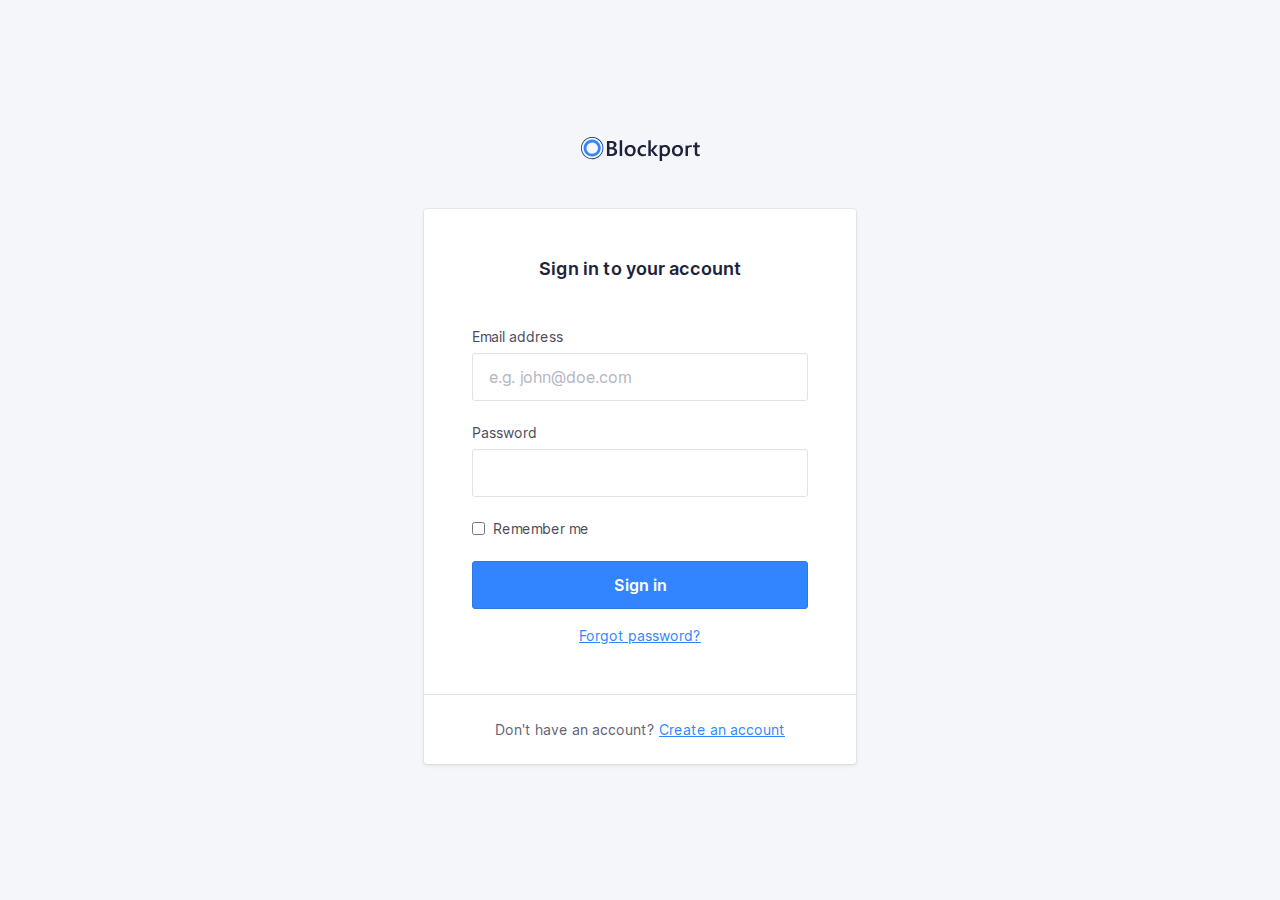
==== commit 7442bda1: "Initialize solution-1" ====
--- a/index.html
+++ b/index.html
@@ -1,90 +1,77 @@
 <!doctype html>
 <html lang="en">
+    <head>
+        <meta charset="utf-8">
+        <meta http-equiv="x-ua-compatible" content="ie=edge">
+        <title>Blockport - Sign in</title>
+        <meta name="description" content="This is my HTML5 boilerplate.">
+        <meta name="viewport" content="width=device-width, initial-scale=1.0">
+        <meta name="msapplication-TileColor" content="#3385FF">
+        <meta name="theme-color" content="#3385FF">
 
-<head>
-    <meta charset="utf-8">
-    <meta http-equiv="x-ua-compatible" content="ie=edge">
-    <title>Blockport - Sign in</title>
-    <meta name="description" content="This is my HTML5 boilerplate.">
-    <meta name="viewport" content="width=device-width, initial-scale=1.0">
-    <meta name="theme-color" content="#e85e00">
+        <link rel="apple-touch-icon" sizes="180x180" href="apple-touch-icon.png">
+        <link rel="icon" type="image/png" sizes="32x32" href="favicon-32x32.png">
+        <link rel="icon" type="image/png" sizes="16x16" href="favicon-16x16.png">
+        <link rel="manifest" href="site.webmanifest">
+        <link rel="mask-icon" href="safari-pinned-tab.svg" color="#3385FF">
 
-    <link rel="icon" href="favicon.svg">
-    <link rel="apple-touch-icon" href="apple-touch-icon.png">
-    <link rel="manifest" href="manifest.json">
-
-    <link rel="stylesheet" href="css/normalize.css">
-    <link rel="stylesheet" href="css/screen.css">
-</head>
-
-<body>
-    <section class="o-row o-row--lg o-row--login">
-        <div class="o-container u-max-width-xs">
-            <h1 class="c-logo">
-                <svg class="c-logo__symbol" viewBox="0 0 119 24"
-                     xmlns="http://www.w3.org/2000/svg">
-                    <title>Blockport</title>
-                    <path class="c-logo__path c-logo__path--1"
-                          d="M25.9496128,18.9917356 L25.9496128,4.04231406 L30.7396633,4.04231406 C32.19945,4.04231406 33.3560606,4.35834712 34.2094949,4.99041321 C35.0252057,5.55089835 35.5052521,6.4769114 35.4896465,7.4598347 C35.5056187,8.25676883 35.2485893,9.03557965 34.7604209,9.6694215 C34.2511175,10.3119823 33.5500641,10.7791057 32.7570539,11.0042975 L32.7570539,11.0459504 C33.6957957,11.1207168 34.5764055,11.5260387 35.2392256,12.1884297 C35.8602694,12.8310744 36.1707912,13.6667769 36.1707912,14.6955372 C36.1979832,15.9155062 35.6268682,17.0730015 34.6382155,17.8016529 C33.6205051,18.5950413 32.3363468,18.9917356 30.7857407,18.9917356 L25.9496128,18.9917356 Z M41.1511616,18.9918689 L38.6990404,18.9918689 L38.6990404,3.18727869 L41.1511616,3.18727869 L41.1511616,18.9918689 Z M49.1105387,19.2396694 C47.4477441,19.2396694 46.1195118,18.741157 45.1258418,17.7441322 C44.1321717,16.7471074 43.6360046,15.4247934 43.6373401,13.7771901 C43.6373401,11.9841322 44.1548767,10.5838017 45.1899495,9.57619833 C46.2250223,8.56859504 47.6200337,8.06479338 49.3749832,8.06479338 C51.0591469,8.06479338 52.3720202,8.55471073 53.3136027,9.53454547 C54.2551852,10.5143802 54.7226376,11.8730579 54.7159596,13.6105785 C54.7159596,15.313719 54.2091077,16.677686 53.195404,17.7024794 C52.1817003,18.7272727 50.8200787,19.2396694 49.1105387,19.2396694 Z M64.9231145,18.4998347 C63.986548,19.011405 62.9292595,19.2667693 61.8599663,19.2396694 C60.2572727,19.2396694 58.9657689,18.7444628 57.9854545,17.7540496 C57.0051402,16.7636364 56.5136477,15.4796694 56.5109764,13.9021488 C56.5109764,12.1434711 57.0385299,10.7312397 58.0936364,9.66545453 C59.1487429,8.59966942 60.5611166,8.0661157 62.3307576,8.06479338 C63.2258904,8.04636779 64.1144193,8.22027864 64.9351347,8.57454547 L64.9351347,10.8277686 C64.2490961,10.2941313 63.4035149,10.0011171 62.5310943,9.99471073 C61.5738178,9.96365776 60.6492491,10.3415166 59.9928283,11.0320661 C59.3330526,11.7236364 59.003165,12.6287603 59.003165,13.747438 C59.003165,14.8661157 59.3136869,15.7381818 59.9347306,16.3636364 C60.5557744,17.0023141 61.3891751,17.3216529 62.4349327,17.3216529 C63.3470917,17.3090469 64.2260005,16.9806241 64.9191077,16.3933884 L64.9191077,18.4998347 L64.9231145,18.4998347 Z M77.1256229,18.9918689 L74.0304209,18.9918689 L69.8393771,13.8605902 L69.7973064,13.8605902 L69.7973064,18.9918689 L67.3451852,18.9918689 L67.3451852,3.18727869 L69.7973064,3.18727869 L69.7973064,13.2039344 L69.8393771,13.2039344 L73.7980303,8.31462295 L76.7349663,8.31462295 L72.2814815,13.4718689 L77.1256229,18.9918689 Z M118.81569,18.8747107 C118.223016,19.1343064 117.578072,19.2557712 116.930522,19.2297521 C114.839007,19.2297521 113.793249,18.2380165 113.793249,16.2545455 L113.793249,10.2128926 L111.990219,10.2128926 L111.990219,8.31669423 L113.793249,8.31669423 L113.793249,5.84528927 L116.235354,5.15702479 L116.235354,8.31669423 L118.81569,8.31669423 L118.81569,10.2128926 L116.235354,10.2128926 L116.235354,15.5504132 C116.235354,16.1824793 116.351549,16.6340496 116.583939,16.905124 C116.81633,17.1761983 117.202312,17.3084298 117.741886,17.3018182 C118.130518,17.3099664 118.50999,17.1844984 118.81569,16.9467769 L118.81569,18.8647934 L118.81569,18.8747107 Z M109.678333,8.12826445 C110.052664,8.12904551 110.426384,8.1582218 110.796212,8.21553718 L110.796212,10.2961983 C110.392833,10.129817 109.958979,10.0480952 109.522071,10.0561983 C108.65244,10.0185786 107.815007,10.3854441 107.258266,11.0479339 C107.143588,11.1960713 107.043624,11.3548242 106.959764,11.5219835 L106.959764,18.9917356 L104.519663,18.9917356 L104.519663,8.37818184 L106.959764,8.66776859 L106.959764,8.67768594 C107.814579,8.30025824 108.742499,8.11272598 109.678333,8.12826445 Z M96.4320707,19.2396694 C94.7692761,19.2396694 93.4410438,18.741157 92.4473737,17.7441322 C91.4537037,16.7471074 90.9575366,15.4247934 90.9588721,13.7771901 C90.9588721,11.9841322 91.4764087,10.5838017 92.5114815,9.57619833 C93.5465543,8.56859504 94.9415657,8.06479338 96.6965152,8.06479338 C98.3806789,8.06479338 99.6935522,8.55471073 100.635135,9.53454547 C101.576717,10.5143802 102.04417,11.8730579 102.037492,13.6105785 C102.037492,15.313719 101.53064,16.677686 100.516936,17.7024794 C99.5032323,18.7272727 98.1416107,19.2396694 96.4320707,19.2396694 Z M87.7494781,9.53454547 C88.6883893,10.5157025 89.1578451,11.873719 89.1578451,13.608595 C89.1591806,15.3117355 88.6523287,16.6757025 87.6372896,17.7004959 C86.6222504,18.7252892 85.258625,19.2376859 83.5464141,19.2376859 C82.7065422,19.2489838 81.8737089,19.0847473 81.1023064,18.7557025 L81.1023064,23.8968595 L78.6622054,23.8968595 L78.6622054,8.31471073 L81.1023064,8.60429752 C81.9552279,8.23296681 82.8792553,8.04891403 83.8108586,8.06479338 C85.5017003,8.06479338 86.8145736,8.55471073 87.7494781,9.53454547 Z M96.5422559,9.99471073 C95.6726247,9.95709108 94.8351921,10.3239565 94.2784512,10.9864463 C93.7241864,11.6476033 93.4470539,12.5580165 93.4470539,13.7176859 C93.4470539,14.8363636 93.7275253,15.7170248 94.288468,16.3596694 C94.8529651,17.0028668 95.6823515,17.3568733 96.5422559,17.3216529 C97.5038721,17.3216529 98.2424466,17.0056198 98.7579798,16.3735537 C99.273513,15.7414876 99.5366216,14.8416529 99.5473064,13.6740496 C99.5473064,12.4998347 99.28954,11.5927273 98.7740067,10.9527273 C98.2584735,10.3127273 97.5145568,9.99338845 96.5422559,9.99471073 Z M28.4438047,6.03570248 L28.4438047,10.286281 L30.0645286,10.286281 C30.9353255,10.286281 31.6178058,10.0833058 32.1119697,9.67735538 C32.6061335,9.27140494 32.8532155,8.69619836 32.8532155,7.95173555 C32.8532155,6.67305785 31.9897643,6.03371902 30.262862,6.03371902 L28.4418013,6.03371902 L28.4438047,6.03570248 Z M28.4438047,12.2796694 L28.4438047,17.0082644 L30.5813973,17.0082644 C31.5163019,17.0082644 32.237514,16.7947108 32.7450337,16.3676033 C33.2602043,15.9259125 33.5416601,15.2742418 33.5083165,14.6003306 C33.5083165,13.0505785 32.4238271,12.2757025 30.2548485,12.2757025 L28.4518182,12.2757025 L28.4438047,12.2796694 Z M49.226734,9.99471073 C48.3571028,9.95709108 47.5196702,10.3239565 46.9629293,10.9864463 C46.4086646,11.6476033 46.131532,12.5580165 46.131532,13.7176859 C46.131532,14.8363636 46.4120034,15.7170248 46.9729461,16.3596694 C47.5370578,17.0036033 48.3664998,17.3583638 49.226734,17.3236364 C50.1883502,17.3236364 50.9269247,17.0076033 51.4424579,16.3755372 C51.9579912,15.7434711 52.2157576,14.8436364 52.2157576,13.6760331 C52.2157576,12.5018182 51.9579912,11.5947107 51.4424579,10.9547107 C50.9269247,10.3147108 50.1883502,9.99471073 49.226734,9.99471073 Z M85.8803367,16.3735537 C86.3958699,15.738843 86.6543043,14.8390083 86.6556397,13.6740496 C86.6556397,12.4985124 86.3978733,11.591405 85.8823401,10.9527273 C85.3668068,10.3140496 84.6282323,9.99471073 83.6666162,9.99471073 C82.796985,9.95709108 81.9595523,10.3239565 81.4028114,10.9864463 C81.2895823,11.124335 81.1896456,11.2724196 81.1043098,11.4287603 L81.1043098,15.9153719 C81.6149937,16.8312057 82.6094895,17.3774459 83.6646128,17.3216529 C84.626229,17.3216529 85.3648035,17.0056198 85.8803367,16.3735537 Z">
-                    </path>
-                    <path class="c-logo__path c-logo__path--2"
-                          d="M11.1988215,19.5867769 C7.72899435,19.5891833 4.59940205,17.5218316 3.26949789,14.3488101 C1.93959376,11.1757885 2.67130845,7.5220381 5.12341434,5.09144786 C7.57552021,2.66085764 11.2650639,1.93214337 14.4714645,3.24513351 C17.6778651,4.55812363 19.7696074,7.65421885 19.771229,11.0895868 C19.7679239,15.7772288 15.9334776,19.5780304 11.1988215,19.5867769 Z M11.1988215,5.38314051 C8.86509736,5.38073339 6.75988968,6.77093308 5.86550131,8.90506387 C4.97111293,11.0391947 5.46382249,13.496632 7.11372873,15.1307206 C8.76363496,16.7648092 11.2455511,17.2534798 13.4013998,16.3687158 C15.5572486,15.4839518 16.962125,13.4001349 16.9605051,11.0895868 C16.9572,7.93949107 14.3805102,5.38572999 11.1988215,5.37917355 L11.1988215,5.38314051 Z">
-                    </path>
-                    <path class="c-logo__path c-logo__path--3"
-                          d="M21.2917845,15.8796694 C21.3118182,15.8380165 21.3358586,15.8023141 21.3558923,15.7606612 C22.6443671,13.0744887 22.7786498,9.98607785 21.7280964,7.20021549 C20.6775431,4.41435317 18.5317957,2.16875244 15.7805219,0.975867769 L15.7805219,0.96 C15.6683333,0.910413222 15.5541414,0.874710744 15.4419529,0.82909091 C15.2937037,0.767603308 15.1434512,0.710082645 14.9931987,0.656528927 C14.792862,0.583140496 14.5925253,0.517685949 14.378165,0.458181816 C14.2319192,0.414545453 14.0856734,0.374876033 13.9394276,0.337190082 C13.7203928,0.281652893 13.501358,0.23338843 13.2823232,0.192396694 C13.1480976,0.16661157 13.0138721,0.144793388 12.8816498,0.124958678 C12.6546016,0.0905785125 12.4275533,0.0634710744 12.2005051,0.0436363637 C12.0762963,0.0337190082 11.9500842,0.0238016529 11.8258754,0.0178512397 C11.5881425,0.00462809917 11.3510774,-0.000661157024 11.1146801,0.00198347107 C10.988468,0.00198347107 10.8622559,0.00198347107 10.7380471,0.0119008265 C10.5076599,0.0218181818 10.2792761,0.0376859504 10.0528956,0.0614876034 C9.9146633,0.0753719009 9.77843434,0.0932231406 9.64220539,0.113057851 C9.44186869,0.142809918 9.22350168,0.176528926 9.01715488,0.218181818 C8.86089226,0.249917356 8.70462963,0.283636364 8.548367,0.321322314 C8.39210438,0.359008265 8.18575758,0.412561983 8.00745791,0.466115701 C7.82915825,0.519669423 7.65286195,0.577190081 7.47656566,0.638677688 C7.30026936,0.70016529 7.17405724,0.747768594 7.02580808,0.807272727 C6.82547138,0.884628098 6.63715488,0.969917355 6.44483165,1.05719008 C6.31861953,1.11471074 6.19441077,1.17421488 6.07220539,1.23768595 C5.87186869,1.34082644 5.67153199,1.45190082 5.47119529,1.56694215 C5.36301347,1.63041322 5.25683502,1.69586777 5.15065657,1.76528926 C4.95165543,1.89752066 4.75666107,2.02975207 4.5656734,2.16198347 C4.46416949,2.23603306 4.36400114,2.31140496 4.26516835,2.38809918 C4.07952302,2.52958678 3.89721661,2.67834711 3.71824916,2.83438017 C3.61607744,2.92363636 3.51791246,3.0168595 3.41774411,3.11008265 C3.25747475,3.26347108 3.10121212,3.42214876 2.94895623,3.5861157 C2.84678451,3.69719008 2.74861953,3.81024794 2.64845118,3.92528926 C2.51021886,4.08793389 2.37599327,4.25454547 2.24777778,4.42512397 C2.15161616,4.55206611 2.05946128,4.68099175 1.96930976,4.82181816 C1.90119529,4.92099175 1.82506734,5.0201653 1.75895623,5.11537188 C1.69284512,5.2105785 1.65878788,5.29190081 1.60670034,5.37917355 C1.53457912,5.49818184 1.46446128,5.61917355 1.40636364,5.74214876 C1.28415825,5.96231406 1.16796296,6.18446282 1.06178451,6.40859504 C1.02372054,6.44826445 0.995673401,6.49586778 0.981649832,6.54148761 C0.967626263,6.58710744 0.939579125,6.65454547 0.915538721,6.71008265 C0.808692479,6.95471075 0.711863077,7.20132232 0.625050505,7.44991735 C0.588989899,7.55438018 0.55426487,7.65884298 0.520875421,7.76330577 C0.444747475,8.00528927 0.377968575,8.24793388 0.320538721,8.49123966 C0.291156005,8.61157023 0.263776655,8.73190084 0.238400673,8.85223141 C0.191655443,9.07966942 0.152255892,9.30710742 0.12020202,9.53454547 C0.10016835,9.67338842 0.0821380471,9.81024795 0.0681144781,9.9490909 C0.0460774411,10.1613223 0.0320538721,10.3715703 0.022037037,10.5838017 C0.022037037,10.7365289 0.010016835,10.8872727 0.010016835,11.04 C0.010016835,11.2383471 0.010016835,11.4366942 0.026043771,11.6350413 C0.026043771,11.7917356 0.0440740741,11.9484297 0.0580976431,12.105124 C0.0761279461,12.3034711 0.104175084,12.5018182 0.132222222,12.7001653 C0.146245791,12.8429752 0.18030303,13.0036364 0.2003367,13.1543802 C0.238400673,13.3527273 0.286481481,13.5510744 0.336565657,13.7494215 C0.380639731,13.8961983 0.406683502,14.0330579 0.446750842,14.1758678 C0.506851852,14.3742149 0.576969697,14.5844628 0.647087542,14.7867769 C0.693164983,14.9157025 0.739242424,15.0446281 0.789326599,15.1715703 C0.871464646,15.3699174 0.963619529,15.5801653 1.05777778,15.7804959 C1.11387205,15.8995041 1.16996633,16.0185124 1.23006734,16.1355372 C1.33223906,16.3338843 1.44242424,16.5322314 1.55461279,16.7166942 C1.62473064,16.8357025 1.69484848,16.9527273 1.76897306,17.0677686 C1.88316498,17.2442975 2.00537037,17.4168595 2.12957912,17.587438 C2.21973064,17.7123967 2.31188552,17.8353719 2.40804714,17.9563636 C2.50420875,18.0773554 2.65646465,18.2519008 2.78468013,18.3966942 C2.91289562,18.5414876 3.02308081,18.6644628 3.14929293,18.7933884 C3.27550505,18.9223141 3.3876936,19.027438 3.51190236,19.1424794 C3.63611111,19.2575206 3.81841751,19.4241322 3.98069024,19.5590082 C4.09287879,19.6522314 4.20907407,19.7434711 4.32727273,19.8327273 C4.50957912,19.9735537 4.69388889,20.1084297 4.88621212,20.2294215 C4.9362963,20.2631405 4.98037037,20.3008265 5.03045455,20.3345455 C7.52290169,21.989742 10.5859073,22.5756212 13.5217147,21.9587191 C16.4575222,21.3418171 19.0161165,19.5746694 20.6146465,17.0598347 L20.6266667,17.0598347 C20.6647306,17.0003306 20.6947811,16.9368595 20.7328451,16.8753719 C20.8149832,16.7424794 20.8911111,16.6036364 20.9692424,16.4647934 C21.0854377,16.2763636 21.1936195,16.08 21.2917845,15.8796694 Z M6.96771044,20.4198347 C6.40765296,20.1694737 5.87129224,19.8701033 5.36501684,19.5252893 C5.18671717,19.4042975 5.01442761,19.2773554 4.84614478,19.1464463 C4.73996633,19.065124 4.63378788,18.9818182 4.53161616,18.8965289 C4.38136364,18.7715703 4.23912458,18.6406612 4.09888889,18.5097521 C3.9586532,18.378843 3.87451178,18.2995041 3.76632997,18.1884297 C3.65814815,18.0773554 3.53794613,17.9444628 3.42976431,17.8214876 C3.32158249,17.6985124 3.19737374,17.5557025 3.08718855,17.4247934 C2.97700337,17.2938843 2.91489899,17.1986777 2.83075758,17.0836364 C2.71656566,16.9249587 2.60237374,16.766281 2.49819865,16.6036364 C2.43008418,16.4965289 2.36597643,16.3894215 2.29786195,16.2803306 C2.19368687,16.1038017 2.09752525,15.9252893 1.9973569,15.7447934 C1.94126263,15.6376859 1.89117845,15.528595 1.83909091,15.4195041 C1.7609596,15.2231405 1.67681818,15.0386777 1.60069024,14.8482644 C1.55461279,14.7332231 1.51454545,14.6161983 1.47247475,14.501157 C1.40436027,14.3127273 1.34025253,14.1242975 1.28415825,13.9319008 C1.24609428,13.8029752 1.2140404,13.6760331 1.18198653,13.5490909 C1.13590909,13.3626446 1.09183502,13.1761983 1.05577441,12.9897521 C1.02973064,12.8429752 1.0076936,12.7140496 0.981649832,12.5771901 C0.953602694,12.3927273 0.92956229,12.2082644 0.911531987,12.0218182 C0.897508418,11.8809918 0.889494949,11.7401653 0.881481481,11.5993388 C0.881481481,11.4109091 0.865454545,11.2224794 0.865454545,11.0340496 C0.865454545,10.8971901 0.865454545,10.7603306 0.877474747,10.6254545 C0.877474747,10.4271074 0.899511785,10.2287603 0.919545455,10.0304132 C0.931565657,9.90743803 0.94959596,9.78247936 0.965622896,9.65950414 C0.995673401,9.44528927 1.03173401,9.23107436 1.07580808,9.01884299 C1.09784512,8.91173555 1.12188552,8.80462812 1.14792929,8.69950414 C1.20402357,8.47074382 1.27080247,8.24330577 1.34826599,8.01719009 C1.37764871,7.9246281 1.408367,7.83206612 1.44042088,7.73950414 C1.52189113,7.50545453 1.61204265,7.2740496 1.71087542,7.04528927 C1.75094276,6.95206611 1.7910101,6.86082645 1.83508418,6.76958679 C1.93525253,6.55537188 2.03542088,6.3490909 2.15762626,6.14479338 C2.21973064,6.03570248 2.27983165,5.92661158 2.34594276,5.81752064 C2.45412458,5.63900825 2.5683165,5.46644628 2.68651515,5.29586778 C2.7686532,5.17685949 2.85279461,5.0598347 2.93893939,4.94479338 C3.06047699,4.7847934 3.18602133,4.62876031 3.31557239,4.47669423 C3.40505612,4.36826447 3.49520763,4.26710742 3.58602694,4.17322312 C3.73026936,4.01983471 3.87718294,3.86842975 4.02676768,3.71900826 C4.11491582,3.63438017 4.20506734,3.55173554 4.29722222,3.47107438 C4.46016275,3.32694215 4.62710998,3.18809917 4.79806397,3.05454545 C4.88754769,2.98446281 4.978367,2.91834711 5.07052189,2.85619835 C5.24815375,2.72396694 5.42912458,2.60099173 5.61343434,2.48727273 C5.71093152,2.42512397 5.80909651,2.36561983 5.90792929,2.30876033 C6.09090349,2.20165289 6.27654882,2.09983471 6.46486532,2.00330579 C6.57705387,1.94644628 6.69057799,1.89157025 6.80543771,1.83867769 C6.98306957,1.75669422 7.16203704,1.67933884 7.34234007,1.60661157 C7.47589785,1.55239669 7.61413018,1.50082645 7.75703704,1.45190082 C7.91864196,1.39504132 8.08225029,1.34214876 8.24786195,1.29322314 C8.41347361,1.24429752 8.57975307,1.2 8.74670034,1.16033058 C8.8896072,1.12595041 9.03318182,1.09421488 9.17742424,1.06512397 C9.36841191,1.02677686 9.56073514,0.994380165 9.75439394,0.967933885 C9.87993826,0.950743802 10.0061504,0.934876033 10.1330303,0.920330577 C10.3440516,0.899173554 10.5557407,0.883966942 10.7680976,0.874710744 L11.1126768,0.874710744 C11.3317116,0.874710744 11.5514141,0.880000001 11.7717845,0.890578513 L12.1143603,0.914380167 C12.3307239,0.932892563 12.5464197,0.958677687 12.7614478,0.991735538 C12.8829854,1.01024793 13.004523,1.0307438 13.1260606,1.05322314 C13.330404,1.09157025 13.5347475,1.13652893 13.7390909,1.18809918 C13.8713131,1.22181818 14.0035354,1.25752066 14.1397643,1.29719008 C14.3320875,1.35404959 14.523743,1.41619835 14.7147306,1.48363636 C14.8509596,1.53322314 14.9851852,1.58479339 15.115404,1.64033058 C17.755199,2.69780719 19.8336285,4.79210648 20.8551251,7.42387715 C21.8766218,10.0556478 21.7496417,12.9890377 20.5044613,15.5246281 C20.4123064,15.7229752 20.3041246,15.8975206 20.207963,16.08 C20.1378451,16.2029752 20.0697306,16.3279339 19.9956061,16.4489256 C17.2731751,20.8198837 11.7011151,22.517402 6.96771044,20.4178512 L6.96771044,20.4198347 Z">
-                    </path>
-                </svg>
-            </h1>
-            <form class="c-card" action="#">
-                <div class="c-card__body">
-                    <h2 class="c-card__title">
-                        Sign in to your account
-                    </h2>
-                    <p class="c-form-field">
-                        <label class="c-label" for="username">
-                            Email address
-                        </label>
-                        <input class="c-input" type="email" name="username"
-                               id="username" placeholder="e.g. john@doe.com"
-                               required>
-                    </p>
-                    <p class="c-form-field">
-                        <label class="c-label" for="password">
-                            Password
-                        </label>
-                        <input class="c-input" type="password" name="password"
-                               id="password" required>
-                    </p>
-                    <p class="c-form-field c-form-field--option">
-                        <input class="c-option" type="checkbox" id="rememberme">
-                        <label class="c-label c-label--option" for="rememberme">
-                            Remember me
-                        </label>
-                    </p>
-                    <p class="u-mb-md">
-                        <!-- Input type button
+        <link rel="stylesheet" href="css/normalize.css">
+        <link rel="stylesheet" href="css/screen.css">
+    </head>
+    <body>
+        <section class="o-row o-row--lg o-row--login">
+            <div class="o-container u-max-width-xs">
+                <h1 class="c-logo">
+                    <svg class="c-logo__symbol" viewBox="0 0 119 24" xmlns="http://www.w3.org/2000/svg">
+                        <path class="c-logo__path c-logo__path--1" d="M25.9496128,18.9917356 L25.9496128,4.04231406 L30.7396633,4.04231406 C32.19945,4.04231406 33.3560606,4.35834712 34.2094949,4.99041321 C35.0252057,5.55089835 35.5052521,6.4769114 35.4896465,7.4598347 C35.5056187,8.25676883 35.2485893,9.03557965 34.7604209,9.6694215 C34.2511175,10.3119823 33.5500641,10.7791057 32.7570539,11.0042975 L32.7570539,11.0459504 C33.6957957,11.1207168 34.5764055,11.5260387 35.2392256,12.1884297 C35.8602694,12.8310744 36.1707912,13.6667769 36.1707912,14.6955372 C36.1979832,15.9155062 35.6268682,17.0730015 34.6382155,17.8016529 C33.6205051,18.5950413 32.3363468,18.9917356 30.7857407,18.9917356 L25.9496128,18.9917356 Z M41.1511616,18.9918689 L38.6990404,18.9918689 L38.6990404,3.18727869 L41.1511616,3.18727869 L41.1511616,18.9918689 Z M49.1105387,19.2396694 C47.4477441,19.2396694 46.1195118,18.741157 45.1258418,17.7441322 C44.1321717,16.7471074 43.6360046,15.4247934 43.6373401,13.7771901 C43.6373401,11.9841322 44.1548767,10.5838017 45.1899495,9.57619833 C46.2250223,8.56859504 47.6200337,8.06479338 49.3749832,8.06479338 C51.0591469,8.06479338 52.3720202,8.55471073 53.3136027,9.53454547 C54.2551852,10.5143802 54.7226376,11.8730579 54.7159596,13.6105785 C54.7159596,15.313719 54.2091077,16.677686 53.195404,17.7024794 C52.1817003,18.7272727 50.8200787,19.2396694 49.1105387,19.2396694 Z M64.9231145,18.4998347 C63.986548,19.011405 62.9292595,19.2667693 61.8599663,19.2396694 C60.2572727,19.2396694 58.9657689,18.7444628 57.9854545,17.7540496 C57.0051402,16.7636364 56.5136477,15.4796694 56.5109764,13.9021488 C56.5109764,12.1434711 57.0385299,10.7312397 58.0936364,9.66545453 C59.1487429,8.59966942 60.5611166,8.0661157 62.3307576,8.06479338 C63.2258904,8.04636779 64.1144193,8.22027864 64.9351347,8.57454547 L64.9351347,10.8277686 C64.2490961,10.2941313 63.4035149,10.0011171 62.5310943,9.99471073 C61.5738178,9.96365776 60.6492491,10.3415166 59.9928283,11.0320661 C59.3330526,11.7236364 59.003165,12.6287603 59.003165,13.747438 C59.003165,14.8661157 59.3136869,15.7381818 59.9347306,16.3636364 C60.5557744,17.0023141 61.3891751,17.3216529 62.4349327,17.3216529 C63.3470917,17.3090469 64.2260005,16.9806241 64.9191077,16.3933884 L64.9191077,18.4998347 L64.9231145,18.4998347 Z M77.1256229,18.9918689 L74.0304209,18.9918689 L69.8393771,13.8605902 L69.7973064,13.8605902 L69.7973064,18.9918689 L67.3451852,18.9918689 L67.3451852,3.18727869 L69.7973064,3.18727869 L69.7973064,13.2039344 L69.8393771,13.2039344 L73.7980303,8.31462295 L76.7349663,8.31462295 L72.2814815,13.4718689 L77.1256229,18.9918689 Z M118.81569,18.8747107 C118.223016,19.1343064 117.578072,19.2557712 116.930522,19.2297521 C114.839007,19.2297521 113.793249,18.2380165 113.793249,16.2545455 L113.793249,10.2128926 L111.990219,10.2128926 L111.990219,8.31669423 L113.793249,8.31669423 L113.793249,5.84528927 L116.235354,5.15702479 L116.235354,8.31669423 L118.81569,8.31669423 L118.81569,10.2128926 L116.235354,10.2128926 L116.235354,15.5504132 C116.235354,16.1824793 116.351549,16.6340496 116.583939,16.905124 C116.81633,17.1761983 117.202312,17.3084298 117.741886,17.3018182 C118.130518,17.3099664 118.50999,17.1844984 118.81569,16.9467769 L118.81569,18.8647934 L118.81569,18.8747107 Z M109.678333,8.12826445 C110.052664,8.12904551 110.426384,8.1582218 110.796212,8.21553718 L110.796212,10.2961983 C110.392833,10.129817 109.958979,10.0480952 109.522071,10.0561983 C108.65244,10.0185786 107.815007,10.3854441 107.258266,11.0479339 C107.143588,11.1960713 107.043624,11.3548242 106.959764,11.5219835 L106.959764,18.9917356 L104.519663,18.9917356 L104.519663,8.37818184 L106.959764,8.66776859 L106.959764,8.67768594 C107.814579,8.30025824 108.742499,8.11272598 109.678333,8.12826445 Z M96.4320707,19.2396694 C94.7692761,19.2396694 93.4410438,18.741157 92.4473737,17.7441322 C91.4537037,16.7471074 90.9575366,15.4247934 90.9588721,13.7771901 C90.9588721,11.9841322 91.4764087,10.5838017 92.5114815,9.57619833 C93.5465543,8.56859504 94.9415657,8.06479338 96.6965152,8.06479338 C98.3806789,8.06479338 99.6935522,8.55471073 100.635135,9.53454547 C101.576717,10.5143802 102.04417,11.8730579 102.037492,13.6105785 C102.037492,15.313719 101.53064,16.677686 100.516936,17.7024794 C99.5032323,18.7272727 98.1416107,19.2396694 96.4320707,19.2396694 Z M87.7494781,9.53454547 C88.6883893,10.5157025 89.1578451,11.873719 89.1578451,13.608595 C89.1591806,15.3117355 88.6523287,16.6757025 87.6372896,17.7004959 C86.6222504,18.7252892 85.258625,19.2376859 83.5464141,19.2376859 C82.7065422,19.2489838 81.8737089,19.0847473 81.1023064,18.7557025 L81.1023064,23.8968595 L78.6622054,23.8968595 L78.6622054,8.31471073 L81.1023064,8.60429752 C81.9552279,8.23296681 82.8792553,8.04891403 83.8108586,8.06479338 C85.5017003,8.06479338 86.8145736,8.55471073 87.7494781,9.53454547 Z M96.5422559,9.99471073 C95.6726247,9.95709108 94.8351921,10.3239565 94.2784512,10.9864463 C93.7241864,11.6476033 93.4470539,12.5580165 93.4470539,13.7176859 C93.4470539,14.8363636 93.7275253,15.7170248 94.288468,16.3596694 C94.8529651,17.0028668 95.6823515,17.3568733 96.5422559,17.3216529 C97.5038721,17.3216529 98.2424466,17.0056198 98.7579798,16.3735537 C99.273513,15.7414876 99.5366216,14.8416529 99.5473064,13.6740496 C99.5473064,12.4998347 99.28954,11.5927273 98.7740067,10.9527273 C98.2584735,10.3127273 97.5145568,9.99338845 96.5422559,9.99471073 Z M28.4438047,6.03570248 L28.4438047,10.286281 L30.0645286,10.286281 C30.9353255,10.286281 31.6178058,10.0833058 32.1119697,9.67735538 C32.6061335,9.27140494 32.8532155,8.69619836 32.8532155,7.95173555 C32.8532155,6.67305785 31.9897643,6.03371902 30.262862,6.03371902 L28.4418013,6.03371902 L28.4438047,6.03570248 Z M28.4438047,12.2796694 L28.4438047,17.0082644 L30.5813973,17.0082644 C31.5163019,17.0082644 32.237514,16.7947108 32.7450337,16.3676033 C33.2602043,15.9259125 33.5416601,15.2742418 33.5083165,14.6003306 C33.5083165,13.0505785 32.4238271,12.2757025 30.2548485,12.2757025 L28.4518182,12.2757025 L28.4438047,12.2796694 Z M49.226734,9.99471073 C48.3571028,9.95709108 47.5196702,10.3239565 46.9629293,10.9864463 C46.4086646,11.6476033 46.131532,12.5580165 46.131532,13.7176859 C46.131532,14.8363636 46.4120034,15.7170248 46.9729461,16.3596694 C47.5370578,17.0036033 48.3664998,17.3583638 49.226734,17.3236364 C50.1883502,17.3236364 50.9269247,17.0076033 51.4424579,16.3755372 C51.9579912,15.7434711 52.2157576,14.8436364 52.2157576,13.6760331 C52.2157576,12.5018182 51.9579912,11.5947107 51.4424579,10.9547107 C50.9269247,10.3147108 50.1883502,9.99471073 49.226734,9.99471073 Z M85.8803367,16.3735537 C86.3958699,15.738843 86.6543043,14.8390083 86.6556397,13.6740496 C86.6556397,12.4985124 86.3978733,11.591405 85.8823401,10.9527273 C85.3668068,10.3140496 84.6282323,9.99471073 83.6666162,9.99471073 C82.796985,9.95709108 81.9595523,10.3239565 81.4028114,10.9864463 C81.2895823,11.124335 81.1896456,11.2724196 81.1043098,11.4287603 L81.1043098,15.9153719 C81.6149937,16.8312057 82.6094895,17.3774459 83.6646128,17.3216529 C84.626229,17.3216529 85.3648035,17.0056198 85.8803367,16.3735537 Z"></path>
+                        <path class="c-logo__path c-logo__path--2" d="M11.1988215,19.5867769 C7.72899435,19.5891833 4.59940205,17.5218316 3.26949789,14.3488101 C1.93959376,11.1757885 2.67130845,7.5220381 5.12341434,5.09144786 C7.57552021,2.66085764 11.2650639,1.93214337 14.4714645,3.24513351 C17.6778651,4.55812363 19.7696074,7.65421885 19.771229,11.0895868 C19.7679239,15.7772288 15.9334776,19.5780304 11.1988215,19.5867769 Z M11.1988215,5.38314051 C8.86509736,5.38073339 6.75988968,6.77093308 5.86550131,8.90506387 C4.97111293,11.0391947 5.46382249,13.496632 7.11372873,15.1307206 C8.76363496,16.7648092 11.2455511,17.2534798 13.4013998,16.3687158 C15.5572486,15.4839518 16.962125,13.4001349 16.9605051,11.0895868 C16.9572,7.93949107 14.3805102,5.38572999 11.1988215,5.37917355 L11.1988215,5.38314051 Z"></path>
+                        <path class="c-logo__path c-logo__path--3" d="M21.2917845,15.8796694 C21.3118182,15.8380165 21.3358586,15.8023141 21.3558923,15.7606612 C22.6443671,13.0744887 22.7786498,9.98607785 21.7280964,7.20021549 C20.6775431,4.41435317 18.5317957,2.16875244 15.7805219,0.975867769 L15.7805219,0.96 C15.6683333,0.910413222 15.5541414,0.874710744 15.4419529,0.82909091 C15.2937037,0.767603308 15.1434512,0.710082645 14.9931987,0.656528927 C14.792862,0.583140496 14.5925253,0.517685949 14.378165,0.458181816 C14.2319192,0.414545453 14.0856734,0.374876033 13.9394276,0.337190082 C13.7203928,0.281652893 13.501358,0.23338843 13.2823232,0.192396694 C13.1480976,0.16661157 13.0138721,0.144793388 12.8816498,0.124958678 C12.6546016,0.0905785125 12.4275533,0.0634710744 12.2005051,0.0436363637 C12.0762963,0.0337190082 11.9500842,0.0238016529 11.8258754,0.0178512397 C11.5881425,0.00462809917 11.3510774,-0.000661157024 11.1146801,0.00198347107 C10.988468,0.00198347107 10.8622559,0.00198347107 10.7380471,0.0119008265 C10.5076599,0.0218181818 10.2792761,0.0376859504 10.0528956,0.0614876034 C9.9146633,0.0753719009 9.77843434,0.0932231406 9.64220539,0.113057851 C9.44186869,0.142809918 9.22350168,0.176528926 9.01715488,0.218181818 C8.86089226,0.249917356 8.70462963,0.283636364 8.548367,0.321322314 C8.39210438,0.359008265 8.18575758,0.412561983 8.00745791,0.466115701 C7.82915825,0.519669423 7.65286195,0.577190081 7.47656566,0.638677688 C7.30026936,0.70016529 7.17405724,0.747768594 7.02580808,0.807272727 C6.82547138,0.884628098 6.63715488,0.969917355 6.44483165,1.05719008 C6.31861953,1.11471074 6.19441077,1.17421488 6.07220539,1.23768595 C5.87186869,1.34082644 5.67153199,1.45190082 5.47119529,1.56694215 C5.36301347,1.63041322 5.25683502,1.69586777 5.15065657,1.76528926 C4.95165543,1.89752066 4.75666107,2.02975207 4.5656734,2.16198347 C4.46416949,2.23603306 4.36400114,2.31140496 4.26516835,2.38809918 C4.07952302,2.52958678 3.89721661,2.67834711 3.71824916,2.83438017 C3.61607744,2.92363636 3.51791246,3.0168595 3.41774411,3.11008265 C3.25747475,3.26347108 3.10121212,3.42214876 2.94895623,3.5861157 C2.84678451,3.69719008 2.74861953,3.81024794 2.64845118,3.92528926 C2.51021886,4.08793389 2.37599327,4.25454547 2.24777778,4.42512397 C2.15161616,4.55206611 2.05946128,4.68099175 1.96930976,4.82181816 C1.90119529,4.92099175 1.82506734,5.0201653 1.75895623,5.11537188 C1.69284512,5.2105785 1.65878788,5.29190081 1.60670034,5.37917355 C1.53457912,5.49818184 1.46446128,5.61917355 1.40636364,5.74214876 C1.28415825,5.96231406 1.16796296,6.18446282 1.06178451,6.40859504 C1.02372054,6.44826445 0.995673401,6.49586778 0.981649832,6.54148761 C0.967626263,6.58710744 0.939579125,6.65454547 0.915538721,6.71008265 C0.808692479,6.95471075 0.711863077,7.20132232 0.625050505,7.44991735 C0.588989899,7.55438018 0.55426487,7.65884298 0.520875421,7.76330577 C0.444747475,8.00528927 0.377968575,8.24793388 0.320538721,8.49123966 C0.291156005,8.61157023 0.263776655,8.73190084 0.238400673,8.85223141 C0.191655443,9.07966942 0.152255892,9.30710742 0.12020202,9.53454547 C0.10016835,9.67338842 0.0821380471,9.81024795 0.0681144781,9.9490909 C0.0460774411,10.1613223 0.0320538721,10.3715703 0.022037037,10.5838017 C0.022037037,10.7365289 0.010016835,10.8872727 0.010016835,11.04 C0.010016835,11.2383471 0.010016835,11.4366942 0.026043771,11.6350413 C0.026043771,11.7917356 0.0440740741,11.9484297 0.0580976431,12.105124 C0.0761279461,12.3034711 0.104175084,12.5018182 0.132222222,12.7001653 C0.146245791,12.8429752 0.18030303,13.0036364 0.2003367,13.1543802 C0.238400673,13.3527273 0.286481481,13.5510744 0.336565657,13.7494215 C0.380639731,13.8961983 0.406683502,14.0330579 0.446750842,14.1758678 C0.506851852,14.3742149 0.576969697,14.5844628 0.647087542,14.7867769 C0.693164983,14.9157025 0.739242424,15.0446281 0.789326599,15.1715703 C0.871464646,15.3699174 0.963619529,15.5801653 1.05777778,15.7804959 C1.11387205,15.8995041 1.16996633,16.0185124 1.23006734,16.1355372 C1.33223906,16.3338843 1.44242424,16.5322314 1.55461279,16.7166942 C1.62473064,16.8357025 1.69484848,16.9527273 1.76897306,17.0677686 C1.88316498,17.2442975 2.00537037,17.4168595 2.12957912,17.587438 C2.21973064,17.7123967 2.31188552,17.8353719 2.40804714,17.9563636 C2.50420875,18.0773554 2.65646465,18.2519008 2.78468013,18.3966942 C2.91289562,18.5414876 3.02308081,18.6644628 3.14929293,18.7933884 C3.27550505,18.9223141 3.3876936,19.027438 3.51190236,19.1424794 C3.63611111,19.2575206 3.81841751,19.4241322 3.98069024,19.5590082 C4.09287879,19.6522314 4.20907407,19.7434711 4.32727273,19.8327273 C4.50957912,19.9735537 4.69388889,20.1084297 4.88621212,20.2294215 C4.9362963,20.2631405 4.98037037,20.3008265 5.03045455,20.3345455 C7.52290169,21.989742 10.5859073,22.5756212 13.5217147,21.9587191 C16.4575222,21.3418171 19.0161165,19.5746694 20.6146465,17.0598347 L20.6266667,17.0598347 C20.6647306,17.0003306 20.6947811,16.9368595 20.7328451,16.8753719 C20.8149832,16.7424794 20.8911111,16.6036364 20.9692424,16.4647934 C21.0854377,16.2763636 21.1936195,16.08 21.2917845,15.8796694 Z M6.96771044,20.4198347 C6.40765296,20.1694737 5.87129224,19.8701033 5.36501684,19.5252893 C5.18671717,19.4042975 5.01442761,19.2773554 4.84614478,19.1464463 C4.73996633,19.065124 4.63378788,18.9818182 4.53161616,18.8965289 C4.38136364,18.7715703 4.23912458,18.6406612 4.09888889,18.5097521 C3.9586532,18.378843 3.87451178,18.2995041 3.76632997,18.1884297 C3.65814815,18.0773554 3.53794613,17.9444628 3.42976431,17.8214876 C3.32158249,17.6985124 3.19737374,17.5557025 3.08718855,17.4247934 C2.97700337,17.2938843 2.91489899,17.1986777 2.83075758,17.0836364 C2.71656566,16.9249587 2.60237374,16.766281 2.49819865,16.6036364 C2.43008418,16.4965289 2.36597643,16.3894215 2.29786195,16.2803306 C2.19368687,16.1038017 2.09752525,15.9252893 1.9973569,15.7447934 C1.94126263,15.6376859 1.89117845,15.528595 1.83909091,15.4195041 C1.7609596,15.2231405 1.67681818,15.0386777 1.60069024,14.8482644 C1.55461279,14.7332231 1.51454545,14.6161983 1.47247475,14.501157 C1.40436027,14.3127273 1.34025253,14.1242975 1.28415825,13.9319008 C1.24609428,13.8029752 1.2140404,13.6760331 1.18198653,13.5490909 C1.13590909,13.3626446 1.09183502,13.1761983 1.05577441,12.9897521 C1.02973064,12.8429752 1.0076936,12.7140496 0.981649832,12.5771901 C0.953602694,12.3927273 0.92956229,12.2082644 0.911531987,12.0218182 C0.897508418,11.8809918 0.889494949,11.7401653 0.881481481,11.5993388 C0.881481481,11.4109091 0.865454545,11.2224794 0.865454545,11.0340496 C0.865454545,10.8971901 0.865454545,10.7603306 0.877474747,10.6254545 C0.877474747,10.4271074 0.899511785,10.2287603 0.919545455,10.0304132 C0.931565657,9.90743803 0.94959596,9.78247936 0.965622896,9.65950414 C0.995673401,9.44528927 1.03173401,9.23107436 1.07580808,9.01884299 C1.09784512,8.91173555 1.12188552,8.80462812 1.14792929,8.69950414 C1.20402357,8.47074382 1.27080247,8.24330577 1.34826599,8.01719009 C1.37764871,7.9246281 1.408367,7.83206612 1.44042088,7.73950414 C1.52189113,7.50545453 1.61204265,7.2740496 1.71087542,7.04528927 C1.75094276,6.95206611 1.7910101,6.86082645 1.83508418,6.76958679 C1.93525253,6.55537188 2.03542088,6.3490909 2.15762626,6.14479338 C2.21973064,6.03570248 2.27983165,5.92661158 2.34594276,5.81752064 C2.45412458,5.63900825 2.5683165,5.46644628 2.68651515,5.29586778 C2.7686532,5.17685949 2.85279461,5.0598347 2.93893939,4.94479338 C3.06047699,4.7847934 3.18602133,4.62876031 3.31557239,4.47669423 C3.40505612,4.36826447 3.49520763,4.26710742 3.58602694,4.17322312 C3.73026936,4.01983471 3.87718294,3.86842975 4.02676768,3.71900826 C4.11491582,3.63438017 4.20506734,3.55173554 4.29722222,3.47107438 C4.46016275,3.32694215 4.62710998,3.18809917 4.79806397,3.05454545 C4.88754769,2.98446281 4.978367,2.91834711 5.07052189,2.85619835 C5.24815375,2.72396694 5.42912458,2.60099173 5.61343434,2.48727273 C5.71093152,2.42512397 5.80909651,2.36561983 5.90792929,2.30876033 C6.09090349,2.20165289 6.27654882,2.09983471 6.46486532,2.00330579 C6.57705387,1.94644628 6.69057799,1.89157025 6.80543771,1.83867769 C6.98306957,1.75669422 7.16203704,1.67933884 7.34234007,1.60661157 C7.47589785,1.55239669 7.61413018,1.50082645 7.75703704,1.45190082 C7.91864196,1.39504132 8.08225029,1.34214876 8.24786195,1.29322314 C8.41347361,1.24429752 8.57975307,1.2 8.74670034,1.16033058 C8.8896072,1.12595041 9.03318182,1.09421488 9.17742424,1.06512397 C9.36841191,1.02677686 9.56073514,0.994380165 9.75439394,0.967933885 C9.87993826,0.950743802 10.0061504,0.934876033 10.1330303,0.920330577 C10.3440516,0.899173554 10.5557407,0.883966942 10.7680976,0.874710744 L11.1126768,0.874710744 C11.3317116,0.874710744 11.5514141,0.880000001 11.7717845,0.890578513 L12.1143603,0.914380167 C12.3307239,0.932892563 12.5464197,0.958677687 12.7614478,0.991735538 C12.8829854,1.01024793 13.004523,1.0307438 13.1260606,1.05322314 C13.330404,1.09157025 13.5347475,1.13652893 13.7390909,1.18809918 C13.8713131,1.22181818 14.0035354,1.25752066 14.1397643,1.29719008 C14.3320875,1.35404959 14.523743,1.41619835 14.7147306,1.48363636 C14.8509596,1.53322314 14.9851852,1.58479339 15.115404,1.64033058 C17.755199,2.69780719 19.8336285,4.79210648 20.8551251,7.42387715 C21.8766218,10.0556478 21.7496417,12.9890377 20.5044613,15.5246281 C20.4123064,15.7229752 20.3041246,15.8975206 20.207963,16.08 C20.1378451,16.2029752 20.0697306,16.3279339 19.9956061,16.4489256 C17.2731751,20.8198837 11.7011151,22.517402 6.96771044,20.4178512 L6.96771044,20.4198347 Z"></path>
+                    </svg>
+                </h1>
+                <form class="c-card" action="#">
+                    <div class="c-card__body">
+                        <h2 class="c-card__title">
+                            Sign in to your account
+                        </h2>
+                        <p class="c-form-field">
+                            <label class="c-label" for="username">
+                                Email address
+                            </label>
+                            <input class="c-input" type="email" name="username" id="username" placeholder="e.g. john@doe.com" required>
+                        </p>
+                        <p class="c-form-field">
+                            <label class="c-label" for="password">
+                                Password
+                            </label>
+                            <input class="c-input" type="password" name="password" id="password" required>
+                        </p>
+                        <p class="c-form-field c-form-field--option">
+                            <input class="c-option" type="checkbox" id="rememberme">
+                            <label class="c-label c-label--option" for="rememberme">
+                                Remember me
+                            </label>
+                        </p>
+                        <p class="u-mb-md">
+                            <!-- Input type button
                                 <input type="submit" class="o-button-reset c-button" value="Sign in"/>
                             -->
-                        <!-- Button -->
-                        <button type="submit"
-                                class="o-button-reset c-button">Sign in</button>
-                    </p>
-                    <p class="u-text-sm u-align-text-center">
-                        <a href="#!">
-                            Forgot password?
-                        </a>
-                    </p>
-                </div>
-                <div class="c-card__footer">
-                    <p
-                       class="u-align-text-center u-text-sm u-color-neutral-dark">
-                        Don't have an account? <a href="#">Create an account</a>
-                    </p>
-                </div>
-            </form>
+                            <!-- Button -->
+                            <button class="o-button-reset c-button">Sign in</button>
+                        </p>
+                        <p class="u-text-sm u-align-text-center">
+                            <a href="#!">
+                                Forgot password?
+                            </a>
+                        </p>
+                    </div>
+                    <div class="c-card__footer">
+                        <p class="u-align-text-center u-text-sm u-color-neutral-dark">
+                            Don't have an account? <a href="#">Create an account</a>
+                        </p>
+                    </div>
+                </form>
 
-        </div>
-    </section>
-</body>
-
-</html>+            </div>
+        </section>
+    </body>
+</html>
--- a/css/screen.css
+++ b/css/screen.css
@@ -18,57 +18,6 @@
 #Variables
 \*------------------------------------*/
 
-:root {
-    /* colors */
-    --global-color-alpha-h: 216deg;
-    --global-color-alpha-s: 100%;
-    --global-color-alpha-l: 60%;
-    --global-color-alpha-hsl: var(--global-color-alpha-h) var(--global-color-alpha-s) var(--global-color-alpha-l);
-    --global-color-alpha: hsl(var(--global-color-alpha-hsl));
-    --global-color-alpha-light: hsl(var(--global-color-alpha-h) 100% 65%);
-    --global-color-alpha-dark: hsl(var(--global-color-alpha-h) 80% 55%);
-    --global-color-alpha-x-dark: hsl(var(--global-color-alpha-h) 65% 35%);
-    --global-color-alpha-transparent: hsl(var(--global-color-alpha-hsl) / .75);
-    --global-color-alpha-x-transparent: hsl(var(--global-color-alpha-hsl) / .3);
-
-    --global-color-neutral-xxxx-light: #F5F6FA;
-    --global-color-neutral-xxx-light: #E2E3E7;
-    --global-color-neutral-xx-light: #caccd4;
-    --global-color-neutral-x-light: #b5b6c0;
-    --global-color-neutral-light: #a0a1ad;
-    --global-color-neutral: #8b8c9a;
-    --global-color-neutral-dark: #757787;
-    --global-color-neutral-x-dark: #606274;
-    --global-color-neutral-xx-dark: #4b4c60;
-    --global-color-neutral-xxx-dark: #35374d;
-    --global-color-neutral-xxxx-dark: #20223a;
-
-    /* border stuff */
-    --global-borderRadius: 3px;
-    --global-borderWidth: 1px;
-
-    /* transitions */
-    --global-transitionTiming-alpha: .1s ease-out;
-
-    /* Baseline settings */
-    --global-baseline: 8px;
-    --global-whitespace: calc(var(--global-baseline) * 3);
-    /* = 24px */
-
-    --global-whitespace-xs: calc(var(--global-baseline) / 2);
-    /* = 4px */
-    --global-whitespace-sm: calc(var(--global-baseline) * 1);
-    /*  = 8px */
-    --global-whitespace-md: calc(var(--global-baseline) * 2);
-    /*  = 16px */
-    --global-whitespace-lg: calc(var(--global-baseline) * 4);
-    /*  = 32px */
-    --global-whitespace-xl: calc(var(--global-whitespace) * 2);
-    /*  = 48px */
-    --global-whitespace-xxl: calc(var(--global-whitespace) * 3);
-    /*  = 72px */
-}
-
 /*------------------------------------*\
 #GENERIC
 \*------------------------------------*/
@@ -80,13 +29,14 @@
 */
 
 html {
+    font-size: 16px;
     line-height: 1.5;
     font-family: "Inter Web", Helvetica, arial, sans-serif;
-    color: var(--global-color-neutral-xxxx-dark);
-    background-color: var(--global-color-neutral-xxxx-light);
+    color: #20223a;
     box-sizing: border-box;
     -webkit-font-smoothing: antialiased;
     -moz-osx-font-smoothing: grayscale;
+    background-color: #F5F6FA;
 }
 
 *,
@@ -102,8 +52,14 @@
 * Customize the background color to match your design.
 */
 
+::-moz-selection {
+    background: #3385FF;
+    color: white;
+    text-shadow: none;
+}
+
 ::selection {
-    background: var(--global-color-alpha);
+    background: #3385FF;
     color: white;
     text-shadow: none;
 }
@@ -137,20 +93,20 @@
 
 h1 {
     font-size: 36px;
-    line-height: calc(var(--global-baseline) * 6);
-    margin: 0 0 var(--global-whitespace);
+    line-height: 48px;
+    margin: 0 0 24px;
 }
 
 h2 {
     font-size: 32px;
-    line-height: calc(var(--global-baseline) * 5);
-    margin: 0 0 var(--global-whitespace);
+    line-height: 40px;
+    margin: 0 0 24px;
 }
 
 h3 {
     font-size: 26px;
-    line-height: calc(var(--global-baseline) * 4);
-    margin: 0 0 var(--global-whitespace);
+    line-height: 32px;
+    margin: 0 0 24px;
 }
 
 h4,
@@ -158,8 +114,8 @@
 h6 {
     font-size: 16px;
     font-weight: 600;
-    line-height: calc(var(--global-baseline) * 3);
-    margin: 0 0 var(--global-whitespace);
+    line-height: 24px;
+    margin: 0 0 24px;
 }
 
 p,
@@ -169,12 +125,12 @@
 table,
 address,
 figure {
-    margin: 0 0 var(--global-whitespace);
+    margin: 0 0 24px;
 }
 
 ul,
 ol {
-    padding-left: var(--global-whitespace);
+    padding-left: 24px;
 }
 
 li ul,
@@ -185,8 +141,8 @@
 blockquote {
     font-style: normal;
     font-size: 23px;
-    line-height: calc(var(--global-baseline) * 6);
-    margin: 0 0 var(--global-whitespace);
+    line-height: 32px;
+    margin: 0 0 24px;
 }
 
 blockquote * {
@@ -197,33 +153,30 @@
 figcaption {
     font-weight: 400;
     font-size: 12px;
-    line-height: calc(var(--global-baseline) * 2);
-    margin-top: var(--global-whitespace-xxs);
+    line-height: 16px;
+    margin-top: 8px;
 }
 
 hr {
     border: 0;
-    height: var(--global-borderWidth);
+    height: 1px;
     background: LightGrey;
-    margin: 0 0 var(--global-whitespace);
-}
-
-a,
-a:visited {
-    transition: all var(--global-transitionTiming-alpha);
-    color: var(--global-color-alpha);
-    outline-color: var(--global-link-BoxShadowColor);
-    outline-width: medium;
-    outline-offset: 2px;
+    margin: 0 0 24px;
+}
+
+a {
+    transition: all .1s ease-out;
+    color: #3385FF;    
+}
+
+a:visited,
+a:active {
+    color: #4F95FF;
 }
 
 a:hover,
 a:focus {
-    color: var(--global-color-alpha-light);
-}
-
-a:active {
-    color: var(--global-color-alpha-dark);
+    color: #2E77E6;
 }
 
 label,
@@ -232,7 +185,7 @@
 }
 
 input::placeholder {
-    color: var(--global-color-neutral-x-light);
+    color: #B5B6C0;
 }
 
 /*------------------------------------*\
@@ -246,28 +199,42 @@
 */
 
 .o-row {
-    display: flow-root;
     position: relative;
-    padding: var(--global-whitespace) var(--global-whitespace) 0;
+    padding: 24px 24px 0;
 }
 
 .o-row--login {
     min-height: 100vh;
+    display: -webkit-flex;
+    display: -ms-flex;
     display: flex;
+    -ms-align-items: center;
     align-items: center;
 }
 
 /* size modifiers */
 
 .o-row--lg {
-    padding-top: var(--global-whitespace-lg);
-    padding-bottom: var(--global-whitespace);
+    padding-top: 48px;
+    padding-bottom: 24px;
+}
+
+.o-row--xl {
+    padding-top: 72px;
+    padding-bottom: 48px;
 }
 
 @media (min-width: 768px) {
     .o-row {
-        padding-left: var(--global-whitespace-lg);
-        padding-right: var(--global-whitespace-lg);
+        padding-left: 48px;
+        padding-right: 48px;
+    }
+}
+
+@media (min-width: 992px) {
+    .o-row--xl {
+        padding-top: 96px;
+        padding-bottom: 72px;
     }
 }
 
@@ -280,8 +247,7 @@
 .o-container {
     margin-left: auto;
     margin-right: auto;
-    max-width: 79.5em;
-    /* 79.5 * 16px = 1272 */
+    max-width: 79.5em; /* 79.5 * 16px = 1272 */
     width: 100%;
 }
 
@@ -292,25 +258,23 @@
 */
 
 .o-section {
-    display: flow-root;
     position: relative;
 }
 
-.o-section+.o-section {
-    padding-top: var(--global-whitespace);
+.o-section + .o-section {
+    padding-top: 24px;
 }
 
 @media (min-width: 768px) {
-
-    .o-section--lg+.o-section--lg,
-    .o-section--xl+.o-section--xl {
-        padding-top: var(--global-whitespace-lg);
+    .o-section--lg + .o-section--lg,
+    .o-section--xl + .o-section--xl {
+        padding-top: 48px;
     }
 }
 
 @media (min-width: 992px) {
-    .o-section--xl+.o-section--xl {
-        padding-top: var(--global-whitespace-xxl);
+    .o-section--xl + .o-section--xl {
+        padding-top: 72px;
     }
 }
 
@@ -323,6 +287,8 @@
 */
 
 .o-layout {
+    display: -webkit-flex;
+    display: -ms-flexbox;
     display: flex;
     flex-wrap: wrap;
 }
@@ -337,7 +303,7 @@
     margin: 0 -12px;
 }
 
-.o-layout--gutter>.o-layout__item {
+.o-layout--gutter > .o-layout__item {
     padding: 0 12px;
 }
 
@@ -345,24 +311,24 @@
     margin: 0 -6px;
 }
 
-.o-layout--gutter-sm>.o-layout__item {
+.o-layout--gutter-sm > .o-layout__item {
     padding: 0 6px;
 }
 
 .o-layout--gutter-lg {
-    margin: 0 calc(var(--global-whitespace) * -1);
-}
-
-.o-layout--gutter-lg>.o-layout__item {
-    padding: 0 var(--global-whitespace);
+    margin: 0 -24px;
+}
+
+.o-layout--gutter-lg > .o-layout__item {
+    padding: 0 24px;
 }
 
 .o-layout--gutter-xl {
-    margin: 0 calc(var(--global-whitespace-lg) * -1);
-}
-
-.o-layout--gutter-xl>.o-layout__item {
-    padding: 0 var(--global-whitespace-lg);
+    margin: 0 -48px;
+}
+
+.o-layout--gutter-xl > .o-layout__item {
+    padding: 0 48px;
 }
 
 /* reverse horizontal row modifier */
@@ -505,11 +471,11 @@
 */
 
 .c-logo {
-    height: var(--global-whitespace);
+    height: 24px;
     display: flex;
     align-items: center;
     justify-content: center;
-    margin-bottom: var(--global-whitespace-xl);
+    margin-bottom: 48px;
 }
 
 .c-logo__symbol {
@@ -517,15 +483,15 @@
 }
 
 .c-logo__path--1 {
-    fill: var(--global-color-neutral-xxxx-dark);
+    fill: #20223A;
 }
 
 .c-logo__path--2 {
-    fill: var(--global-color-alpha);
+    fill: #3385FF;
 }
 
 .c-logo__path--3 {
-    fill: var(--global-color-alpha-x-dark);
+    fill: #1B4186;
 }
 
 /*
@@ -536,46 +502,38 @@
 
 .c-card {
     background-color: White;
-    margin-bottom: var(--global-whitespace);
-    border-radius: var(--global-borderRadius);
-    box-shadow: 0 0 0 var(--global-borderWidth) rgba(0, 0, 0, 0.05), 0 2px 4px rgba(0, 0, 0, .075);
+    margin-bottom: 24px;
+    border-radius: 3px;
+    box-shadow: 0 0 0 1px rgba(0,0,0, 0.05), 0 2px 4px rgba(0,0,0,.075);
     overflow: hidden;
 }
 
 /* Add padding to child for more flexibility */
 .c-card__body,
 .c-card__footer {
-    padding: var(--global-whitespace);
+    padding: 24px 24px 0;
+    overflow: auto; /* Fix margin collapse */
 }
 
 .c-card__footer {
     text-align: center;
-    border-top: var(--global-borderWidth) solid var(--global-color-neutral-xxx-light);
+    border-top: 1px solid #E2E3E7;
 }
 
 .c-card__title {
     text-align: center;
     font-size: 18px;
-    line-height: calc(var(--global-baseline) * 3);
+    line-height: 24px;
     font-weight: 600;
-}
-
-/* This allows c-card__body and __footer to have equal padding everywhere */
-
-.c-card__body>*:last-child,
-.c-card__footer>*:last-child,
-.c-card__body>*:last-child>*:last-child,
-.c-card__footer>*:last-child>*:last-child {
-    margin-bottom: 0;
 }
 
 @media (min-width: 27em) {
     .c-card__body {
-        padding: var(--global-whitespace-xl);
+        padding: 48px 48px 24px;
     }
 
     .c-card__title {
-        margin-bottom: var(--global-whitespace-xl);
+        margin-bottom: 48px;
     }
 }
 
@@ -586,7 +544,10 @@
 */
 
 .c-form-field--option {
+    display: -webkit-flex;
+    display: -ms-flex;
     display: flex;
+    -ms-align-items: center;
     align-items: center;
 }
 
@@ -601,32 +562,32 @@
     -moz-appearance: none;
     appearance: none;
     width: 100%;
-    border: var(--global-borderWidth) solid var(--global-color-neutral-xxx-light);
-    border-radius: var(--global-borderRadius);
-    color: var(--global-color-neutral-xxxx-dark);
+    border: 1px solid #E2E3E7;
+    border-radius: 3px;
+    color: #20223A;
     background-color: White;
     font-family: inherit;
     font-size: 16px;
-    line-height: calc(var(--global-baseline) * 3);
-    padding: calc(var(--global-baseline) * 1.5 - var(--global-borderWidth)) var(--global-whitespace-md);
+    line-height: 24px;
+    padding: 11px 16px;
     outline: none;
-    transition: border var(--global-transition-timing-alpha);
+    transition: border .1s ease-out;
 }
 
 .c-input:hover {
-    border-color: var(--global-color-neutral-xx-light);
+    border-color: #CACCD4;
 }
 
 .c-input:focus,
 .c-input:active {
-    border-color: var(--global-color-alpha);
-    box-shadow: 0 0 0 3px var(--global-color-alpha-x-transparent);
+    border-color: #3385FF;
+    box-shadow: 0 0 0 3px #3385ff4d;
 }
 
 /* option input for checkboxes and radio buttons */
 
 .c-option {
-    margin-right: var(--global-whitespace-sm);
+    margin-right: 8px;
 }
 
 /*
@@ -637,10 +598,10 @@
 
 .c-label {
     margin-bottom: 0;
+    padding-bottom: 8px;
     font-size: 14px;
-    padding-bottom: var(--global-whitespace-xs);
-    line-height: calc(var(--global-baseline) * 2);
-    color: var(--global-color-neutral-xx-dark);
+    line-height: 16px;
+    color: #4B4C60;
 }
 
 .c-label--option {
@@ -656,28 +617,142 @@
 .c-button {
     font-size: 16px;
     font-weight: 700;
-    border-radius: var(--global-borderRadius);
-    border: var(--global-borderWidth) solid var(--global-color-alpha-dark);
-    background-color: var(--global-color-alpha);
+    border-radius: 3px;
+    border: 1px solid #2E77E6;
+    background-color: #3385FF;
     color: #fff;
-    padding: calc(var(--global-baseline) * 1.5 - var(--global-borderWidth)) var(--global-whitespace-md);
-    line-height: calc(var(--global-baseline) * 3);
+    padding: 11px 16px;
+    line-height: 24px;
     width: 100%;
     outline: none;
-    transition: all var(--global-transition-timing-alpha);
+    transition: all .1s ease-out;
 }
 
 .c-button:hover {
-    background-color: var(--global-color-alpha-light);
+    background-color: #4F95FF;
 }
 
 .c-button:focus {
-    box-shadow: 0 0 0 3px var(--global-color-alpha-x-transparent);
+    background-color: #3385FF;
+    box-shadow: 0 0 0 3px #3385ff4d;
 }
 
 .c-button:active {
-    background-color: var(--global-color-alpha-dark);
+    background-color: #2E77E6;
     box-shadow: none;
+}
+
+/*
+    Component: Option list
+    ---
+
+*/
+
+.c-option-list {
+
+}
+
+.c-option-list__item {
+
+}
+
+/*
+    Component: Custom options
+    ---
+    Custom checkboxes & radio buttons
+*/
+
+/* Hide the actual input with the class .o-hide-accessible */
+
+.c-custom-option {
+}
+
+.c-custom-option__fake-input {
+}
+
+.c-custom-option__fake-input--checkbox {
+}
+
+.c-custom-option__fake-input--radio {
+}
+
+.c-custom-option__symbol {
+}
+
+.c-custom-option__fake-input--checkbox .c-custom-option__symbol {
+}
+
+.c-custom-option__fake-input--radio .c-custom-option__symbol {
+}
+
+/* hover state */
+
+.c-custom-option:hover .c-custom-option__fake-input {
+}
+
+/* focused and active state */
+
+.c-option--hidden:focus + .c-custom-option .c-custom-option__fake-input,
+.c-option--hidden:active + .c-custom-option .c-custom-option__fake-input {
+}
+
+/* checked state */
+
+.c-option--hidden:checked + .c-custom-option .c-custom-option__symbol {
+}
+
+/*
+    Component: Custom Toggle
+    ---
+    Visually change a checkbox into a toggle
+*/
+
+.c-custom-toggle-list {
+}
+
+.c-custom-toggle-list__item {
+}
+
+.c-custom-toggle-list__item + .c-custom-toggle-list__item {
+}
+
+.c-custom-toggle {
+}
+
+.c-custom-toggle--inverted {
+}
+
+.c-custom-toggle__fake-input {
+}
+
+.c-custom-toggle--inverted .c-custom-toggle__fake-input {
+}
+
+.c-custom-toggle__fake-input::after {
+}
+
+/* focused and active state */
+
+.c-option--hidden:focus + .c-custom-toggle .c-custom-toggle__fake-input,
+.c-option--hidden:active + .c-custom-toggle .c-custom-toggle__fake-input {
+}
+
+/* special active state */
+
+.c-option--hidden:active + .c-custom-toggle .c-custom-toggle__fake-input::after {
+}
+
+/* checked state */
+
+.c-option--hidden:checked + .c-custom-toggle .c-custom-toggle__fake-input {
+}
+
+.c-option--hidden:checked + .c-custom-toggle .c-custom-toggle__fake-input::after {
+}
+
+/* special checked active state */
+
+.c-option--hidden:active:checked + .c-custom-toggle .c-custom-toggle__fake-input::after {
 }
 
 /*------------------------------------*\
@@ -691,11 +766,11 @@
 */
 
 .u-color-neutral {
-    color: var(--global-color-neutral);
+    color: #757787;
 }
 
 .u-color-neutral-dark {
-    color: var(--global-color-neutral-dark);
+    color: #606274;
 }
 
 /*
@@ -713,27 +788,23 @@
 }
 
 .u-mb-xs {
-    margin-bottom: var(--global-whitespace-xs) !important;
+    margin-bottom: 4px !important;
 }
 
 .u-mb-sm {
-    margin-bottom: var(--global-whitespace-sm) !important;
+    margin-bottom: 8px !important;
 }
 
 .u-mb-md {
-    margin-bottom: var(--global-whitespace-md) !important;
+    margin-bottom: 16px !important;
 }
 
 .u-mb-lg {
-    margin-bottom: var(--global-whitespace-lg) !important;
+    margin-bottom: 32px !important;
 }
 
 .u-mb-xl {
-    margin-bottom: var(--global-whitespace-xl) !important;
-}
-
-.u-mb-xl {
-    margin-bottom: var(--global-whitespace-xl) !important;
+    margin-bottom: 48px !important;
 }
 
 /*
@@ -845,43 +916,33 @@
     .u-1-of-2-bp1 {
         width: 50% !important;
     }
-
     .u-1-of-3-bp1 {
         width: 33.3333333333% !important;
     }
-
     .u-2-of-3-bp1 {
         width: 66.6666666667% !important;
     }
-
     .u-1-of-4-bp1 {
         width: 25% !important;
     }
-
     .u-3-of-4-bp1 {
         width: 75% !important;
     }
-
     .u-1-of-5-bp1 {
         width: 20% !important;
     }
-
     .u-2-of-5-bp1 {
         width: 40% !important;
     }
-
     .u-3-of-5-bp1 {
         width: 60% !important;
     }
-
     .u-4-of-5-bp1 {
         width: 80% !important;
     }
-
     .u-1-of-6-bp1 {
         width: 16.6666666667% !important;
     }
-
     .u-5-of-6-bp1 {
         width: 83.3333333333% !important;
     }
@@ -891,43 +952,33 @@
     .u-1-of-2-bp2 {
         width: 50% !important;
     }
-
     .u-1-of-3-bp2 {
         width: 33.3333333333% !important;
     }
-
     .u-2-of-3-bp2 {
         width: 66.6666666667% !important;
     }
-
     .u-1-of-4-bp2 {
         width: 25% !important;
     }
-
     .u-3-of-4-bp2 {
         width: 75% !important;
     }
-
     .u-1-of-5-bp2 {
         width: 20% !important;
     }
-
     .u-2-of-5-bp2 {
         width: 40% !important;
     }
-
     .u-3-of-5-bp2 {
         width: 60% !important;
     }
-
     .u-4-of-5-bp2 {
         width: 80% !important;
     }
-
     .u-1-of-6-bp2 {
         width: 16.6666666667% !important;
     }
-
     .u-5-of-6-bp2 {
         width: 83.3333333333% !important;
     }
@@ -937,43 +988,33 @@
     .u-1-of-2-bp3 {
         width: 50% !important;
     }
-
     .u-1-of-3-bp3 {
         width: 33.3333333333% !important;
     }
-
     .u-2-of-3-bp3 {
         width: 66.6666666667% !important;
     }
-
     .u-1-of-4-bp3 {
         width: 25% !important;
     }
-
     .u-3-of-4-bp3 {
         width: 75% !important;
     }
-
     .u-1-of-5-bp3 {
         width: 20% !important;
     }
-
     .u-2-of-5-bp3 {
         width: 40% !important;
     }
-
     .u-3-of-5-bp3 {
         width: 60% !important;
     }
-
     .u-4-of-5-bp3 {
         width: 80% !important;
     }
-
     .u-1-of-6-bp3 {
         width: 16.6666666667% !important;
     }
-
     .u-5-of-6-bp3 {
         width: 83.3333333333% !important;
     }
@@ -983,43 +1024,33 @@
     .u-1-of-2-bp4 {
         width: 50% !important;
     }
-
     .u-1-of-3-bp4 {
         width: 33.3333333333% !important;
     }
-
     .u-2-of-3-bp4 {
         width: 66.6666666667% !important;
     }
-
     .u-1-of-4-bp4 {
         width: 25% !important;
     }
-
     .u-3-of-4-bp4 {
         width: 75% !important;
     }
-
     .u-1-of-5-bp4 {
         width: 20% !important;
     }
-
     .u-2-of-5-bp4 {
         width: 40% !important;
     }
-
     .u-3-of-5-bp4 {
         width: 60% !important;
     }
-
     .u-4-of-5-bp4 {
         width: 80% !important;
     }
-
     .u-1-of-6-bp4 {
         width: 16.6666666667% !important;
     }
-
     .u-5-of-6-bp4 {
         width: 83.3333333333% !important;
     }
@@ -1065,7 +1096,6 @@
 */
 
 @media print {
-
     *,
     *:before,
     *:after {
@@ -1076,20 +1106,16 @@
         box-shadow: none !important;
         text-shadow: none !important;
     }
-
     a,
     a:visited {
         text-decoration: underline;
     }
-
     a[href]:after {
         content: " (" attr(href) ")";
     }
-
     abbr[title]:after {
         content: " (" attr(title) ")";
     }
-
     /*
     * Don't show links that are fragment identifiers,
     * or use the `javascript:` pseudo protocol
@@ -1098,17 +1124,14 @@
     a[href^="javascript:"]:after {
         content: "";
     }
-
     pre {
         white-space: pre-wrap !important;
     }
-
     pre,
     blockquote {
         border: 1px solid #999;
         page-break-inside: avoid;
     }
-
     /*
     * Printing Tables:
     * http://css-discuss.incutio.com/wiki/Printing_Tables
@@ -1116,21 +1139,18 @@
     thead {
         display: table-header-group;
     }
-
     tr,
     img {
         page-break-inside: avoid;
     }
-
     p,
     h2,
     h3 {
         orphans: 3;
         widows: 3;
     }
-
     h2,
     h3 {
         page-break-after: avoid;
     }
-}+}
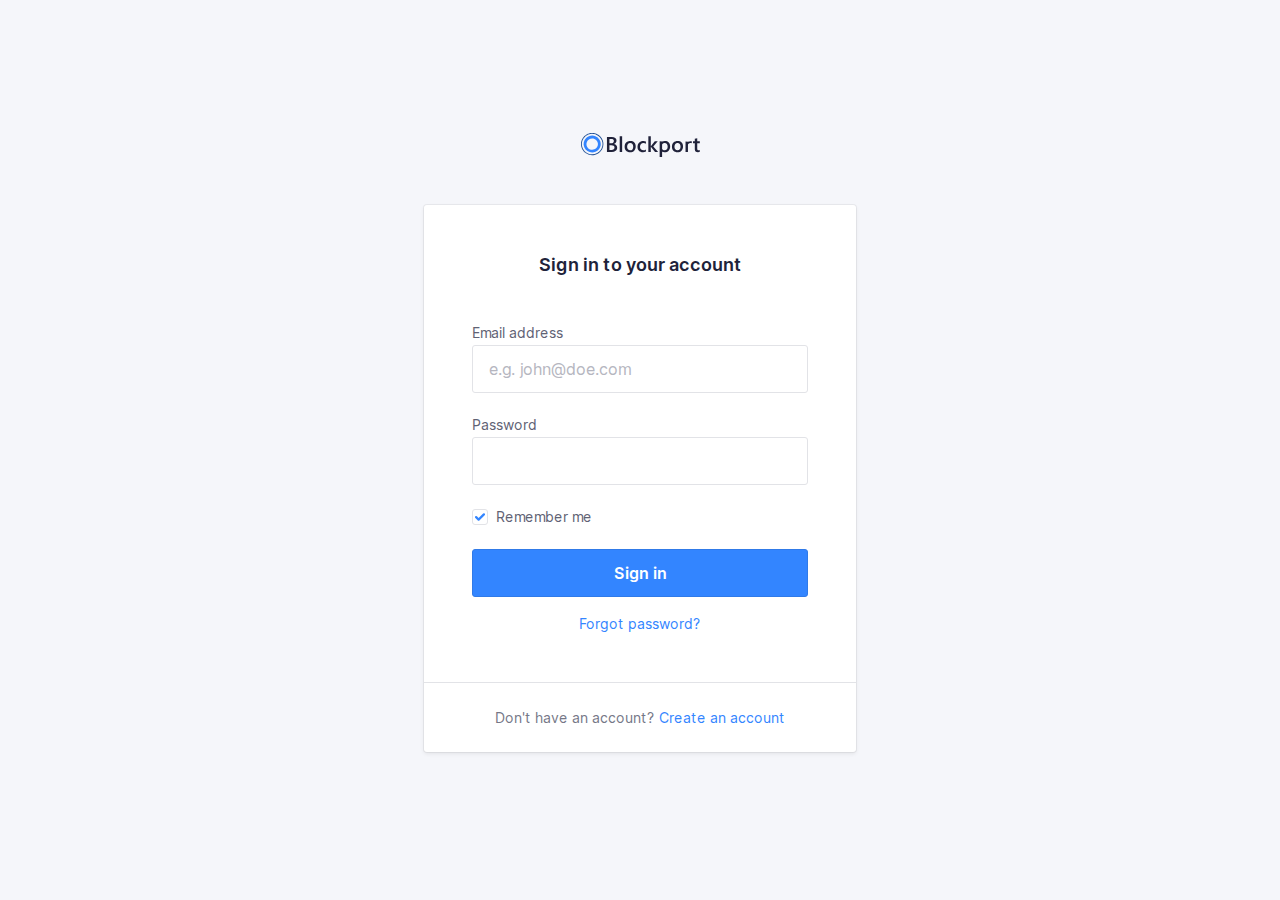
==== commit 405e3788: "Feat: darktheme" ====
--- a/index.html
+++ b/index.html
@@ -1,77 +1,95 @@
 <!doctype html>
 <html lang="en">
-    <head>
-        <meta charset="utf-8">
-        <meta http-equiv="x-ua-compatible" content="ie=edge">
-        <title>Blockport - Sign in</title>
-        <meta name="description" content="This is my HTML5 boilerplate.">
-        <meta name="viewport" content="width=device-width, initial-scale=1.0">
-        <meta name="msapplication-TileColor" content="#3385FF">
-        <meta name="theme-color" content="#3385FF">
 
-        <link rel="apple-touch-icon" sizes="180x180" href="apple-touch-icon.png">
-        <link rel="icon" type="image/png" sizes="32x32" href="favicon-32x32.png">
-        <link rel="icon" type="image/png" sizes="16x16" href="favicon-16x16.png">
-        <link rel="manifest" href="site.webmanifest">
-        <link rel="mask-icon" href="safari-pinned-tab.svg" color="#3385FF">
+<head>
+    <meta charset="utf-8">
+    <meta http-equiv="x-ua-compatible" content="ie=edge">
+    <title>Blockport - Sign in</title>
+    <meta name="description" content="This is my HTML5 boilerplate.">
+    <meta name="viewport" content="width=device-width, initial-scale=1.0">
+    <meta name="theme-color" content="#e85e00">
 
-        <link rel="stylesheet" href="css/normalize.css">
-        <link rel="stylesheet" href="css/screen.css">
-    </head>
-    <body>
-        <section class="o-row o-row--lg o-row--login">
-            <div class="o-container u-max-width-xs">
-                <h1 class="c-logo">
-                    <svg class="c-logo__symbol" viewBox="0 0 119 24" xmlns="http://www.w3.org/2000/svg">
-                        <path class="c-logo__path c-logo__path--1" d="M25.9496128,18.9917356 L25.9496128,4.04231406 L30.7396633,4.04231406 C32.19945,4.04231406 33.3560606,4.35834712 34.2094949,4.99041321 C35.0252057,5.55089835 35.5052521,6.4769114 35.4896465,7.4598347 C35.5056187,8.25676883 35.2485893,9.03557965 34.7604209,9.6694215 C34.2511175,10.3119823 33.5500641,10.7791057 32.7570539,11.0042975 L32.7570539,11.0459504 C33.6957957,11.1207168 34.5764055,11.5260387 35.2392256,12.1884297 C35.8602694,12.8310744 36.1707912,13.6667769 36.1707912,14.6955372 C36.1979832,15.9155062 35.6268682,17.0730015 34.6382155,17.8016529 C33.6205051,18.5950413 32.3363468,18.9917356 30.7857407,18.9917356 L25.9496128,18.9917356 Z M41.1511616,18.9918689 L38.6990404,18.9918689 L38.6990404,3.18727869 L41.1511616,3.18727869 L41.1511616,18.9918689 Z M49.1105387,19.2396694 C47.4477441,19.2396694 46.1195118,18.741157 45.1258418,17.7441322 C44.1321717,16.7471074 43.6360046,15.4247934 43.6373401,13.7771901 C43.6373401,11.9841322 44.1548767,10.5838017 45.1899495,9.57619833 C46.2250223,8.56859504 47.6200337,8.06479338 49.3749832,8.06479338 C51.0591469,8.06479338 52.3720202,8.55471073 53.3136027,9.53454547 C54.2551852,10.5143802 54.7226376,11.8730579 54.7159596,13.6105785 C54.7159596,15.313719 54.2091077,16.677686 53.195404,17.7024794 C52.1817003,18.7272727 50.8200787,19.2396694 49.1105387,19.2396694 Z M64.9231145,18.4998347 C63.986548,19.011405 62.9292595,19.2667693 61.8599663,19.2396694 C60.2572727,19.2396694 58.9657689,18.7444628 57.9854545,17.7540496 C57.0051402,16.7636364 56.5136477,15.4796694 56.5109764,13.9021488 C56.5109764,12.1434711 57.0385299,10.7312397 58.0936364,9.66545453 C59.1487429,8.59966942 60.5611166,8.0661157 62.3307576,8.06479338 C63.2258904,8.04636779 64.1144193,8.22027864 64.9351347,8.57454547 L64.9351347,10.8277686 C64.2490961,10.2941313 63.4035149,10.0011171 62.5310943,9.99471073 C61.5738178,9.96365776 60.6492491,10.3415166 59.9928283,11.0320661 C59.3330526,11.7236364 59.003165,12.6287603 59.003165,13.747438 C59.003165,14.8661157 59.3136869,15.7381818 59.9347306,16.3636364 C60.5557744,17.0023141 61.3891751,17.3216529 62.4349327,17.3216529 C63.3470917,17.3090469 64.2260005,16.9806241 64.9191077,16.3933884 L64.9191077,18.4998347 L64.9231145,18.4998347 Z M77.1256229,18.9918689 L74.0304209,18.9918689 L69.8393771,13.8605902 L69.7973064,13.8605902 L69.7973064,18.9918689 L67.3451852,18.9918689 L67.3451852,3.18727869 L69.7973064,3.18727869 L69.7973064,13.2039344 L69.8393771,13.2039344 L73.7980303,8.31462295 L76.7349663,8.31462295 L72.2814815,13.4718689 L77.1256229,18.9918689 Z M118.81569,18.8747107 C118.223016,19.1343064 117.578072,19.2557712 116.930522,19.2297521 C114.839007,19.2297521 113.793249,18.2380165 113.793249,16.2545455 L113.793249,10.2128926 L111.990219,10.2128926 L111.990219,8.31669423 L113.793249,8.31669423 L113.793249,5.84528927 L116.235354,5.15702479 L116.235354,8.31669423 L118.81569,8.31669423 L118.81569,10.2128926 L116.235354,10.2128926 L116.235354,15.5504132 C116.235354,16.1824793 116.351549,16.6340496 116.583939,16.905124 C116.81633,17.1761983 117.202312,17.3084298 117.741886,17.3018182 C118.130518,17.3099664 118.50999,17.1844984 118.81569,16.9467769 L118.81569,18.8647934 L118.81569,18.8747107 Z M109.678333,8.12826445 C110.052664,8.12904551 110.426384,8.1582218 110.796212,8.21553718 L110.796212,10.2961983 C110.392833,10.129817 109.958979,10.0480952 109.522071,10.0561983 C108.65244,10.0185786 107.815007,10.3854441 107.258266,11.0479339 C107.143588,11.1960713 107.043624,11.3548242 106.959764,11.5219835 L106.959764,18.9917356 L104.519663,18.9917356 L104.519663,8.37818184 L106.959764,8.66776859 L106.959764,8.67768594 C107.814579,8.30025824 108.742499,8.11272598 109.678333,8.12826445 Z M96.4320707,19.2396694 C94.7692761,19.2396694 93.4410438,18.741157 92.4473737,17.7441322 C91.4537037,16.7471074 90.9575366,15.4247934 90.9588721,13.7771901 C90.9588721,11.9841322 91.4764087,10.5838017 92.5114815,9.57619833 C93.5465543,8.56859504 94.9415657,8.06479338 96.6965152,8.06479338 C98.3806789,8.06479338 99.6935522,8.55471073 100.635135,9.53454547 C101.576717,10.5143802 102.04417,11.8730579 102.037492,13.6105785 C102.037492,15.313719 101.53064,16.677686 100.516936,17.7024794 C99.5032323,18.7272727 98.1416107,19.2396694 96.4320707,19.2396694 Z M87.7494781,9.53454547 C88.6883893,10.5157025 89.1578451,11.873719 89.1578451,13.608595 C89.1591806,15.3117355 88.6523287,16.6757025 87.6372896,17.7004959 C86.6222504,18.7252892 85.258625,19.2376859 83.5464141,19.2376859 C82.7065422,19.2489838 81.8737089,19.0847473 81.1023064,18.7557025 L81.1023064,23.8968595 L78.6622054,23.8968595 L78.6622054,8.31471073 L81.1023064,8.60429752 C81.9552279,8.23296681 82.8792553,8.04891403 83.8108586,8.06479338 C85.5017003,8.06479338 86.8145736,8.55471073 87.7494781,9.53454547 Z M96.5422559,9.99471073 C95.6726247,9.95709108 94.8351921,10.3239565 94.2784512,10.9864463 C93.7241864,11.6476033 93.4470539,12.5580165 93.4470539,13.7176859 C93.4470539,14.8363636 93.7275253,15.7170248 94.288468,16.3596694 C94.8529651,17.0028668 95.6823515,17.3568733 96.5422559,17.3216529 C97.5038721,17.3216529 98.2424466,17.0056198 98.7579798,16.3735537 C99.273513,15.7414876 99.5366216,14.8416529 99.5473064,13.6740496 C99.5473064,12.4998347 99.28954,11.5927273 98.7740067,10.9527273 C98.2584735,10.3127273 97.5145568,9.99338845 96.5422559,9.99471073 Z M28.4438047,6.03570248 L28.4438047,10.286281 L30.0645286,10.286281 C30.9353255,10.286281 31.6178058,10.0833058 32.1119697,9.67735538 C32.6061335,9.27140494 32.8532155,8.69619836 32.8532155,7.95173555 C32.8532155,6.67305785 31.9897643,6.03371902 30.262862,6.03371902 L28.4418013,6.03371902 L28.4438047,6.03570248 Z M28.4438047,12.2796694 L28.4438047,17.0082644 L30.5813973,17.0082644 C31.5163019,17.0082644 32.237514,16.7947108 32.7450337,16.3676033 C33.2602043,15.9259125 33.5416601,15.2742418 33.5083165,14.6003306 C33.5083165,13.0505785 32.4238271,12.2757025 30.2548485,12.2757025 L28.4518182,12.2757025 L28.4438047,12.2796694 Z M49.226734,9.99471073 C48.3571028,9.95709108 47.5196702,10.3239565 46.9629293,10.9864463 C46.4086646,11.6476033 46.131532,12.5580165 46.131532,13.7176859 C46.131532,14.8363636 46.4120034,15.7170248 46.9729461,16.3596694 C47.5370578,17.0036033 48.3664998,17.3583638 49.226734,17.3236364 C50.1883502,17.3236364 50.9269247,17.0076033 51.4424579,16.3755372 C51.9579912,15.7434711 52.2157576,14.8436364 52.2157576,13.6760331 C52.2157576,12.5018182 51.9579912,11.5947107 51.4424579,10.9547107 C50.9269247,10.3147108 50.1883502,9.99471073 49.226734,9.99471073 Z M85.8803367,16.3735537 C86.3958699,15.738843 86.6543043,14.8390083 86.6556397,13.6740496 C86.6556397,12.4985124 86.3978733,11.591405 85.8823401,10.9527273 C85.3668068,10.3140496 84.6282323,9.99471073 83.6666162,9.99471073 C82.796985,9.95709108 81.9595523,10.3239565 81.4028114,10.9864463 C81.2895823,11.124335 81.1896456,11.2724196 81.1043098,11.4287603 L81.1043098,15.9153719 C81.6149937,16.8312057 82.6094895,17.3774459 83.6646128,17.3216529 C84.626229,17.3216529 85.3648035,17.0056198 85.8803367,16.3735537 Z"></path>
-                        <path class="c-logo__path c-logo__path--2" d="M11.1988215,19.5867769 C7.72899435,19.5891833 4.59940205,17.5218316 3.26949789,14.3488101 C1.93959376,11.1757885 2.67130845,7.5220381 5.12341434,5.09144786 C7.57552021,2.66085764 11.2650639,1.93214337 14.4714645,3.24513351 C17.6778651,4.55812363 19.7696074,7.65421885 19.771229,11.0895868 C19.7679239,15.7772288 15.9334776,19.5780304 11.1988215,19.5867769 Z M11.1988215,5.38314051 C8.86509736,5.38073339 6.75988968,6.77093308 5.86550131,8.90506387 C4.97111293,11.0391947 5.46382249,13.496632 7.11372873,15.1307206 C8.76363496,16.7648092 11.2455511,17.2534798 13.4013998,16.3687158 C15.5572486,15.4839518 16.962125,13.4001349 16.9605051,11.0895868 C16.9572,7.93949107 14.3805102,5.38572999 11.1988215,5.37917355 L11.1988215,5.38314051 Z"></path>
-                        <path class="c-logo__path c-logo__path--3" d="M21.2917845,15.8796694 C21.3118182,15.8380165 21.3358586,15.8023141 21.3558923,15.7606612 C22.6443671,13.0744887 22.7786498,9.98607785 21.7280964,7.20021549 C20.6775431,4.41435317 18.5317957,2.16875244 15.7805219,0.975867769 L15.7805219,0.96 C15.6683333,0.910413222 15.5541414,0.874710744 15.4419529,0.82909091 C15.2937037,0.767603308 15.1434512,0.710082645 14.9931987,0.656528927 C14.792862,0.583140496 14.5925253,0.517685949 14.378165,0.458181816 C14.2319192,0.414545453 14.0856734,0.374876033 13.9394276,0.337190082 C13.7203928,0.281652893 13.501358,0.23338843 13.2823232,0.192396694 C13.1480976,0.16661157 13.0138721,0.144793388 12.8816498,0.124958678 C12.6546016,0.0905785125 12.4275533,0.0634710744 12.2005051,0.0436363637 C12.0762963,0.0337190082 11.9500842,0.0238016529 11.8258754,0.0178512397 C11.5881425,0.00462809917 11.3510774,-0.000661157024 11.1146801,0.00198347107 C10.988468,0.00198347107 10.8622559,0.00198347107 10.7380471,0.0119008265 C10.5076599,0.0218181818 10.2792761,0.0376859504 10.0528956,0.0614876034 C9.9146633,0.0753719009 9.77843434,0.0932231406 9.64220539,0.113057851 C9.44186869,0.142809918 9.22350168,0.176528926 9.01715488,0.218181818 C8.86089226,0.249917356 8.70462963,0.283636364 8.548367,0.321322314 C8.39210438,0.359008265 8.18575758,0.412561983 8.00745791,0.466115701 C7.82915825,0.519669423 7.65286195,0.577190081 7.47656566,0.638677688 C7.30026936,0.70016529 7.17405724,0.747768594 7.02580808,0.807272727 C6.82547138,0.884628098 6.63715488,0.969917355 6.44483165,1.05719008 C6.31861953,1.11471074 6.19441077,1.17421488 6.07220539,1.23768595 C5.87186869,1.34082644 5.67153199,1.45190082 5.47119529,1.56694215 C5.36301347,1.63041322 5.25683502,1.69586777 5.15065657,1.76528926 C4.95165543,1.89752066 4.75666107,2.02975207 4.5656734,2.16198347 C4.46416949,2.23603306 4.36400114,2.31140496 4.26516835,2.38809918 C4.07952302,2.52958678 3.89721661,2.67834711 3.71824916,2.83438017 C3.61607744,2.92363636 3.51791246,3.0168595 3.41774411,3.11008265 C3.25747475,3.26347108 3.10121212,3.42214876 2.94895623,3.5861157 C2.84678451,3.69719008 2.74861953,3.81024794 2.64845118,3.92528926 C2.51021886,4.08793389 2.37599327,4.25454547 2.24777778,4.42512397 C2.15161616,4.55206611 2.05946128,4.68099175 1.96930976,4.82181816 C1.90119529,4.92099175 1.82506734,5.0201653 1.75895623,5.11537188 C1.69284512,5.2105785 1.65878788,5.29190081 1.60670034,5.37917355 C1.53457912,5.49818184 1.46446128,5.61917355 1.40636364,5.74214876 C1.28415825,5.96231406 1.16796296,6.18446282 1.06178451,6.40859504 C1.02372054,6.44826445 0.995673401,6.49586778 0.981649832,6.54148761 C0.967626263,6.58710744 0.939579125,6.65454547 0.915538721,6.71008265 C0.808692479,6.95471075 0.711863077,7.20132232 0.625050505,7.44991735 C0.588989899,7.55438018 0.55426487,7.65884298 0.520875421,7.76330577 C0.444747475,8.00528927 0.377968575,8.24793388 0.320538721,8.49123966 C0.291156005,8.61157023 0.263776655,8.73190084 0.238400673,8.85223141 C0.191655443,9.07966942 0.152255892,9.30710742 0.12020202,9.53454547 C0.10016835,9.67338842 0.0821380471,9.81024795 0.0681144781,9.9490909 C0.0460774411,10.1613223 0.0320538721,10.3715703 0.022037037,10.5838017 C0.022037037,10.7365289 0.010016835,10.8872727 0.010016835,11.04 C0.010016835,11.2383471 0.010016835,11.4366942 0.026043771,11.6350413 C0.026043771,11.7917356 0.0440740741,11.9484297 0.0580976431,12.105124 C0.0761279461,12.3034711 0.104175084,12.5018182 0.132222222,12.7001653 C0.146245791,12.8429752 0.18030303,13.0036364 0.2003367,13.1543802 C0.238400673,13.3527273 0.286481481,13.5510744 0.336565657,13.7494215 C0.380639731,13.8961983 0.406683502,14.0330579 0.446750842,14.1758678 C0.506851852,14.3742149 0.576969697,14.5844628 0.647087542,14.7867769 C0.693164983,14.9157025 0.739242424,15.0446281 0.789326599,15.1715703 C0.871464646,15.3699174 0.963619529,15.5801653 1.05777778,15.7804959 C1.11387205,15.8995041 1.16996633,16.0185124 1.23006734,16.1355372 C1.33223906,16.3338843 1.44242424,16.5322314 1.55461279,16.7166942 C1.62473064,16.8357025 1.69484848,16.9527273 1.76897306,17.0677686 C1.88316498,17.2442975 2.00537037,17.4168595 2.12957912,17.587438 C2.21973064,17.7123967 2.31188552,17.8353719 2.40804714,17.9563636 C2.50420875,18.0773554 2.65646465,18.2519008 2.78468013,18.3966942 C2.91289562,18.5414876 3.02308081,18.6644628 3.14929293,18.7933884 C3.27550505,18.9223141 3.3876936,19.027438 3.51190236,19.1424794 C3.63611111,19.2575206 3.81841751,19.4241322 3.98069024,19.5590082 C4.09287879,19.6522314 4.20907407,19.7434711 4.32727273,19.8327273 C4.50957912,19.9735537 4.69388889,20.1084297 4.88621212,20.2294215 C4.9362963,20.2631405 4.98037037,20.3008265 5.03045455,20.3345455 C7.52290169,21.989742 10.5859073,22.5756212 13.5217147,21.9587191 C16.4575222,21.3418171 19.0161165,19.5746694 20.6146465,17.0598347 L20.6266667,17.0598347 C20.6647306,17.0003306 20.6947811,16.9368595 20.7328451,16.8753719 C20.8149832,16.7424794 20.8911111,16.6036364 20.9692424,16.4647934 C21.0854377,16.2763636 21.1936195,16.08 21.2917845,15.8796694 Z M6.96771044,20.4198347 C6.40765296,20.1694737 5.87129224,19.8701033 5.36501684,19.5252893 C5.18671717,19.4042975 5.01442761,19.2773554 4.84614478,19.1464463 C4.73996633,19.065124 4.63378788,18.9818182 4.53161616,18.8965289 C4.38136364,18.7715703 4.23912458,18.6406612 4.09888889,18.5097521 C3.9586532,18.378843 3.87451178,18.2995041 3.76632997,18.1884297 C3.65814815,18.0773554 3.53794613,17.9444628 3.42976431,17.8214876 C3.32158249,17.6985124 3.19737374,17.5557025 3.08718855,17.4247934 C2.97700337,17.2938843 2.91489899,17.1986777 2.83075758,17.0836364 C2.71656566,16.9249587 2.60237374,16.766281 2.49819865,16.6036364 C2.43008418,16.4965289 2.36597643,16.3894215 2.29786195,16.2803306 C2.19368687,16.1038017 2.09752525,15.9252893 1.9973569,15.7447934 C1.94126263,15.6376859 1.89117845,15.528595 1.83909091,15.4195041 C1.7609596,15.2231405 1.67681818,15.0386777 1.60069024,14.8482644 C1.55461279,14.7332231 1.51454545,14.6161983 1.47247475,14.501157 C1.40436027,14.3127273 1.34025253,14.1242975 1.28415825,13.9319008 C1.24609428,13.8029752 1.2140404,13.6760331 1.18198653,13.5490909 C1.13590909,13.3626446 1.09183502,13.1761983 1.05577441,12.9897521 C1.02973064,12.8429752 1.0076936,12.7140496 0.981649832,12.5771901 C0.953602694,12.3927273 0.92956229,12.2082644 0.911531987,12.0218182 C0.897508418,11.8809918 0.889494949,11.7401653 0.881481481,11.5993388 C0.881481481,11.4109091 0.865454545,11.2224794 0.865454545,11.0340496 C0.865454545,10.8971901 0.865454545,10.7603306 0.877474747,10.6254545 C0.877474747,10.4271074 0.899511785,10.2287603 0.919545455,10.0304132 C0.931565657,9.90743803 0.94959596,9.78247936 0.965622896,9.65950414 C0.995673401,9.44528927 1.03173401,9.23107436 1.07580808,9.01884299 C1.09784512,8.91173555 1.12188552,8.80462812 1.14792929,8.69950414 C1.20402357,8.47074382 1.27080247,8.24330577 1.34826599,8.01719009 C1.37764871,7.9246281 1.408367,7.83206612 1.44042088,7.73950414 C1.52189113,7.50545453 1.61204265,7.2740496 1.71087542,7.04528927 C1.75094276,6.95206611 1.7910101,6.86082645 1.83508418,6.76958679 C1.93525253,6.55537188 2.03542088,6.3490909 2.15762626,6.14479338 C2.21973064,6.03570248 2.27983165,5.92661158 2.34594276,5.81752064 C2.45412458,5.63900825 2.5683165,5.46644628 2.68651515,5.29586778 C2.7686532,5.17685949 2.85279461,5.0598347 2.93893939,4.94479338 C3.06047699,4.7847934 3.18602133,4.62876031 3.31557239,4.47669423 C3.40505612,4.36826447 3.49520763,4.26710742 3.58602694,4.17322312 C3.73026936,4.01983471 3.87718294,3.86842975 4.02676768,3.71900826 C4.11491582,3.63438017 4.20506734,3.55173554 4.29722222,3.47107438 C4.46016275,3.32694215 4.62710998,3.18809917 4.79806397,3.05454545 C4.88754769,2.98446281 4.978367,2.91834711 5.07052189,2.85619835 C5.24815375,2.72396694 5.42912458,2.60099173 5.61343434,2.48727273 C5.71093152,2.42512397 5.80909651,2.36561983 5.90792929,2.30876033 C6.09090349,2.20165289 6.27654882,2.09983471 6.46486532,2.00330579 C6.57705387,1.94644628 6.69057799,1.89157025 6.80543771,1.83867769 C6.98306957,1.75669422 7.16203704,1.67933884 7.34234007,1.60661157 C7.47589785,1.55239669 7.61413018,1.50082645 7.75703704,1.45190082 C7.91864196,1.39504132 8.08225029,1.34214876 8.24786195,1.29322314 C8.41347361,1.24429752 8.57975307,1.2 8.74670034,1.16033058 C8.8896072,1.12595041 9.03318182,1.09421488 9.17742424,1.06512397 C9.36841191,1.02677686 9.56073514,0.994380165 9.75439394,0.967933885 C9.87993826,0.950743802 10.0061504,0.934876033 10.1330303,0.920330577 C10.3440516,0.899173554 10.5557407,0.883966942 10.7680976,0.874710744 L11.1126768,0.874710744 C11.3317116,0.874710744 11.5514141,0.880000001 11.7717845,0.890578513 L12.1143603,0.914380167 C12.3307239,0.932892563 12.5464197,0.958677687 12.7614478,0.991735538 C12.8829854,1.01024793 13.004523,1.0307438 13.1260606,1.05322314 C13.330404,1.09157025 13.5347475,1.13652893 13.7390909,1.18809918 C13.8713131,1.22181818 14.0035354,1.25752066 14.1397643,1.29719008 C14.3320875,1.35404959 14.523743,1.41619835 14.7147306,1.48363636 C14.8509596,1.53322314 14.9851852,1.58479339 15.115404,1.64033058 C17.755199,2.69780719 19.8336285,4.79210648 20.8551251,7.42387715 C21.8766218,10.0556478 21.7496417,12.9890377 20.5044613,15.5246281 C20.4123064,15.7229752 20.3041246,15.8975206 20.207963,16.08 C20.1378451,16.2029752 20.0697306,16.3279339 19.9956061,16.4489256 C17.2731751,20.8198837 11.7011151,22.517402 6.96771044,20.4178512 L6.96771044,20.4198347 Z"></path>
-                    </svg>
-                </h1>
-                <form class="c-card" action="#">
-                    <div class="c-card__body">
-                        <h2 class="c-card__title">
-                            Sign in to your account
-                        </h2>
-                        <p class="c-form-field">
-                            <label class="c-label" for="username">
-                                Email address
-                            </label>
-                            <input class="c-input" type="email" name="username" id="username" placeholder="e.g. john@doe.com" required>
-                        </p>
-                        <p class="c-form-field">
-                            <label class="c-label" for="password">
-                                Password
-                            </label>
-                            <input class="c-input" type="password" name="password" id="password" required>
-                        </p>
-                        <p class="c-form-field c-form-field--option">
-                            <input class="c-option" type="checkbox" id="rememberme">
-                            <label class="c-label c-label--option" for="rememberme">
-                                Remember me
-                            </label>
-                        </p>
-                        <p class="u-mb-md">
-                            <!-- Input type button
+    <link rel="icon" href="favicon.svg">
+    <link rel="apple-touch-icon" href="apple-touch-icon.png">
+    <link rel="manifest" href="manifest.json">
+
+    <link rel="stylesheet" href="css/normalize.css">
+    <link rel="stylesheet" href="css/screen.css">
+</head>
+
+<body>
+    <section class="o-row o-row--lg o-row--login">
+        <div class="o-container u-max-width-xs">
+            <h1 class="c-logo">
+                <svg class="c-logo__symbol" viewBox="0 0 119 24"
+                     xmlns="http://www.w3.org/2000/svg">
+                    <title>Blockport</title>
+                    <path class="c-logo__path c-logo__path--1"
+                          d="M25.9496128,18.9917356 L25.9496128,4.04231406 L30.7396633,4.04231406 C32.19945,4.04231406 33.3560606,4.35834712 34.2094949,4.99041321 C35.0252057,5.55089835 35.5052521,6.4769114 35.4896465,7.4598347 C35.5056187,8.25676883 35.2485893,9.03557965 34.7604209,9.6694215 C34.2511175,10.3119823 33.5500641,10.7791057 32.7570539,11.0042975 L32.7570539,11.0459504 C33.6957957,11.1207168 34.5764055,11.5260387 35.2392256,12.1884297 C35.8602694,12.8310744 36.1707912,13.6667769 36.1707912,14.6955372 C36.1979832,15.9155062 35.6268682,17.0730015 34.6382155,17.8016529 C33.6205051,18.5950413 32.3363468,18.9917356 30.7857407,18.9917356 L25.9496128,18.9917356 Z M41.1511616,18.9918689 L38.6990404,18.9918689 L38.6990404,3.18727869 L41.1511616,3.18727869 L41.1511616,18.9918689 Z M49.1105387,19.2396694 C47.4477441,19.2396694 46.1195118,18.741157 45.1258418,17.7441322 C44.1321717,16.7471074 43.6360046,15.4247934 43.6373401,13.7771901 C43.6373401,11.9841322 44.1548767,10.5838017 45.1899495,9.57619833 C46.2250223,8.56859504 47.6200337,8.06479338 49.3749832,8.06479338 C51.0591469,8.06479338 52.3720202,8.55471073 53.3136027,9.53454547 C54.2551852,10.5143802 54.7226376,11.8730579 54.7159596,13.6105785 C54.7159596,15.313719 54.2091077,16.677686 53.195404,17.7024794 C52.1817003,18.7272727 50.8200787,19.2396694 49.1105387,19.2396694 Z M64.9231145,18.4998347 C63.986548,19.011405 62.9292595,19.2667693 61.8599663,19.2396694 C60.2572727,19.2396694 58.9657689,18.7444628 57.9854545,17.7540496 C57.0051402,16.7636364 56.5136477,15.4796694 56.5109764,13.9021488 C56.5109764,12.1434711 57.0385299,10.7312397 58.0936364,9.66545453 C59.1487429,8.59966942 60.5611166,8.0661157 62.3307576,8.06479338 C63.2258904,8.04636779 64.1144193,8.22027864 64.9351347,8.57454547 L64.9351347,10.8277686 C64.2490961,10.2941313 63.4035149,10.0011171 62.5310943,9.99471073 C61.5738178,9.96365776 60.6492491,10.3415166 59.9928283,11.0320661 C59.3330526,11.7236364 59.003165,12.6287603 59.003165,13.747438 C59.003165,14.8661157 59.3136869,15.7381818 59.9347306,16.3636364 C60.5557744,17.0023141 61.3891751,17.3216529 62.4349327,17.3216529 C63.3470917,17.3090469 64.2260005,16.9806241 64.9191077,16.3933884 L64.9191077,18.4998347 L64.9231145,18.4998347 Z M77.1256229,18.9918689 L74.0304209,18.9918689 L69.8393771,13.8605902 L69.7973064,13.8605902 L69.7973064,18.9918689 L67.3451852,18.9918689 L67.3451852,3.18727869 L69.7973064,3.18727869 L69.7973064,13.2039344 L69.8393771,13.2039344 L73.7980303,8.31462295 L76.7349663,8.31462295 L72.2814815,13.4718689 L77.1256229,18.9918689 Z M118.81569,18.8747107 C118.223016,19.1343064 117.578072,19.2557712 116.930522,19.2297521 C114.839007,19.2297521 113.793249,18.2380165 113.793249,16.2545455 L113.793249,10.2128926 L111.990219,10.2128926 L111.990219,8.31669423 L113.793249,8.31669423 L113.793249,5.84528927 L116.235354,5.15702479 L116.235354,8.31669423 L118.81569,8.31669423 L118.81569,10.2128926 L116.235354,10.2128926 L116.235354,15.5504132 C116.235354,16.1824793 116.351549,16.6340496 116.583939,16.905124 C116.81633,17.1761983 117.202312,17.3084298 117.741886,17.3018182 C118.130518,17.3099664 118.50999,17.1844984 118.81569,16.9467769 L118.81569,18.8647934 L118.81569,18.8747107 Z M109.678333,8.12826445 C110.052664,8.12904551 110.426384,8.1582218 110.796212,8.21553718 L110.796212,10.2961983 C110.392833,10.129817 109.958979,10.0480952 109.522071,10.0561983 C108.65244,10.0185786 107.815007,10.3854441 107.258266,11.0479339 C107.143588,11.1960713 107.043624,11.3548242 106.959764,11.5219835 L106.959764,18.9917356 L104.519663,18.9917356 L104.519663,8.37818184 L106.959764,8.66776859 L106.959764,8.67768594 C107.814579,8.30025824 108.742499,8.11272598 109.678333,8.12826445 Z M96.4320707,19.2396694 C94.7692761,19.2396694 93.4410438,18.741157 92.4473737,17.7441322 C91.4537037,16.7471074 90.9575366,15.4247934 90.9588721,13.7771901 C90.9588721,11.9841322 91.4764087,10.5838017 92.5114815,9.57619833 C93.5465543,8.56859504 94.9415657,8.06479338 96.6965152,8.06479338 C98.3806789,8.06479338 99.6935522,8.55471073 100.635135,9.53454547 C101.576717,10.5143802 102.04417,11.8730579 102.037492,13.6105785 C102.037492,15.313719 101.53064,16.677686 100.516936,17.7024794 C99.5032323,18.7272727 98.1416107,19.2396694 96.4320707,19.2396694 Z M87.7494781,9.53454547 C88.6883893,10.5157025 89.1578451,11.873719 89.1578451,13.608595 C89.1591806,15.3117355 88.6523287,16.6757025 87.6372896,17.7004959 C86.6222504,18.7252892 85.258625,19.2376859 83.5464141,19.2376859 C82.7065422,19.2489838 81.8737089,19.0847473 81.1023064,18.7557025 L81.1023064,23.8968595 L78.6622054,23.8968595 L78.6622054,8.31471073 L81.1023064,8.60429752 C81.9552279,8.23296681 82.8792553,8.04891403 83.8108586,8.06479338 C85.5017003,8.06479338 86.8145736,8.55471073 87.7494781,9.53454547 Z M96.5422559,9.99471073 C95.6726247,9.95709108 94.8351921,10.3239565 94.2784512,10.9864463 C93.7241864,11.6476033 93.4470539,12.5580165 93.4470539,13.7176859 C93.4470539,14.8363636 93.7275253,15.7170248 94.288468,16.3596694 C94.8529651,17.0028668 95.6823515,17.3568733 96.5422559,17.3216529 C97.5038721,17.3216529 98.2424466,17.0056198 98.7579798,16.3735537 C99.273513,15.7414876 99.5366216,14.8416529 99.5473064,13.6740496 C99.5473064,12.4998347 99.28954,11.5927273 98.7740067,10.9527273 C98.2584735,10.3127273 97.5145568,9.99338845 96.5422559,9.99471073 Z M28.4438047,6.03570248 L28.4438047,10.286281 L30.0645286,10.286281 C30.9353255,10.286281 31.6178058,10.0833058 32.1119697,9.67735538 C32.6061335,9.27140494 32.8532155,8.69619836 32.8532155,7.95173555 C32.8532155,6.67305785 31.9897643,6.03371902 30.262862,6.03371902 L28.4418013,6.03371902 L28.4438047,6.03570248 Z M28.4438047,12.2796694 L28.4438047,17.0082644 L30.5813973,17.0082644 C31.5163019,17.0082644 32.237514,16.7947108 32.7450337,16.3676033 C33.2602043,15.9259125 33.5416601,15.2742418 33.5083165,14.6003306 C33.5083165,13.0505785 32.4238271,12.2757025 30.2548485,12.2757025 L28.4518182,12.2757025 L28.4438047,12.2796694 Z M49.226734,9.99471073 C48.3571028,9.95709108 47.5196702,10.3239565 46.9629293,10.9864463 C46.4086646,11.6476033 46.131532,12.5580165 46.131532,13.7176859 C46.131532,14.8363636 46.4120034,15.7170248 46.9729461,16.3596694 C47.5370578,17.0036033 48.3664998,17.3583638 49.226734,17.3236364 C50.1883502,17.3236364 50.9269247,17.0076033 51.4424579,16.3755372 C51.9579912,15.7434711 52.2157576,14.8436364 52.2157576,13.6760331 C52.2157576,12.5018182 51.9579912,11.5947107 51.4424579,10.9547107 C50.9269247,10.3147108 50.1883502,9.99471073 49.226734,9.99471073 Z M85.8803367,16.3735537 C86.3958699,15.738843 86.6543043,14.8390083 86.6556397,13.6740496 C86.6556397,12.4985124 86.3978733,11.591405 85.8823401,10.9527273 C85.3668068,10.3140496 84.6282323,9.99471073 83.6666162,9.99471073 C82.796985,9.95709108 81.9595523,10.3239565 81.4028114,10.9864463 C81.2895823,11.124335 81.1896456,11.2724196 81.1043098,11.4287603 L81.1043098,15.9153719 C81.6149937,16.8312057 82.6094895,17.3774459 83.6646128,17.3216529 C84.626229,17.3216529 85.3648035,17.0056198 85.8803367,16.3735537 Z">
+                    </path>
+                    <path class="c-logo__path c-logo__path--2"
+                          d="M11.1988215,19.5867769 C7.72899435,19.5891833 4.59940205,17.5218316 3.26949789,14.3488101 C1.93959376,11.1757885 2.67130845,7.5220381 5.12341434,5.09144786 C7.57552021,2.66085764 11.2650639,1.93214337 14.4714645,3.24513351 C17.6778651,4.55812363 19.7696074,7.65421885 19.771229,11.0895868 C19.7679239,15.7772288 15.9334776,19.5780304 11.1988215,19.5867769 Z M11.1988215,5.38314051 C8.86509736,5.38073339 6.75988968,6.77093308 5.86550131,8.90506387 C4.97111293,11.0391947 5.46382249,13.496632 7.11372873,15.1307206 C8.76363496,16.7648092 11.2455511,17.2534798 13.4013998,16.3687158 C15.5572486,15.4839518 16.962125,13.4001349 16.9605051,11.0895868 C16.9572,7.93949107 14.3805102,5.38572999 11.1988215,5.37917355 L11.1988215,5.38314051 Z">
+                    </path>
+                    <path class="c-logo__path c-logo__path--3"
+                          d="M21.2917845,15.8796694 C21.3118182,15.8380165 21.3358586,15.8023141 21.3558923,15.7606612 C22.6443671,13.0744887 22.7786498,9.98607785 21.7280964,7.20021549 C20.6775431,4.41435317 18.5317957,2.16875244 15.7805219,0.975867769 L15.7805219,0.96 C15.6683333,0.910413222 15.5541414,0.874710744 15.4419529,0.82909091 C15.2937037,0.767603308 15.1434512,0.710082645 14.9931987,0.656528927 C14.792862,0.583140496 14.5925253,0.517685949 14.378165,0.458181816 C14.2319192,0.414545453 14.0856734,0.374876033 13.9394276,0.337190082 C13.7203928,0.281652893 13.501358,0.23338843 13.2823232,0.192396694 C13.1480976,0.16661157 13.0138721,0.144793388 12.8816498,0.124958678 C12.6546016,0.0905785125 12.4275533,0.0634710744 12.2005051,0.0436363637 C12.0762963,0.0337190082 11.9500842,0.0238016529 11.8258754,0.0178512397 C11.5881425,0.00462809917 11.3510774,-0.000661157024 11.1146801,0.00198347107 C10.988468,0.00198347107 10.8622559,0.00198347107 10.7380471,0.0119008265 C10.5076599,0.0218181818 10.2792761,0.0376859504 10.0528956,0.0614876034 C9.9146633,0.0753719009 9.77843434,0.0932231406 9.64220539,0.113057851 C9.44186869,0.142809918 9.22350168,0.176528926 9.01715488,0.218181818 C8.86089226,0.249917356 8.70462963,0.283636364 8.548367,0.321322314 C8.39210438,0.359008265 8.18575758,0.412561983 8.00745791,0.466115701 C7.82915825,0.519669423 7.65286195,0.577190081 7.47656566,0.638677688 C7.30026936,0.70016529 7.17405724,0.747768594 7.02580808,0.807272727 C6.82547138,0.884628098 6.63715488,0.969917355 6.44483165,1.05719008 C6.31861953,1.11471074 6.19441077,1.17421488 6.07220539,1.23768595 C5.87186869,1.34082644 5.67153199,1.45190082 5.47119529,1.56694215 C5.36301347,1.63041322 5.25683502,1.69586777 5.15065657,1.76528926 C4.95165543,1.89752066 4.75666107,2.02975207 4.5656734,2.16198347 C4.46416949,2.23603306 4.36400114,2.31140496 4.26516835,2.38809918 C4.07952302,2.52958678 3.89721661,2.67834711 3.71824916,2.83438017 C3.61607744,2.92363636 3.51791246,3.0168595 3.41774411,3.11008265 C3.25747475,3.26347108 3.10121212,3.42214876 2.94895623,3.5861157 C2.84678451,3.69719008 2.74861953,3.81024794 2.64845118,3.92528926 C2.51021886,4.08793389 2.37599327,4.25454547 2.24777778,4.42512397 C2.15161616,4.55206611 2.05946128,4.68099175 1.96930976,4.82181816 C1.90119529,4.92099175 1.82506734,5.0201653 1.75895623,5.11537188 C1.69284512,5.2105785 1.65878788,5.29190081 1.60670034,5.37917355 C1.53457912,5.49818184 1.46446128,5.61917355 1.40636364,5.74214876 C1.28415825,5.96231406 1.16796296,6.18446282 1.06178451,6.40859504 C1.02372054,6.44826445 0.995673401,6.49586778 0.981649832,6.54148761 C0.967626263,6.58710744 0.939579125,6.65454547 0.915538721,6.71008265 C0.808692479,6.95471075 0.711863077,7.20132232 0.625050505,7.44991735 C0.588989899,7.55438018 0.55426487,7.65884298 0.520875421,7.76330577 C0.444747475,8.00528927 0.377968575,8.24793388 0.320538721,8.49123966 C0.291156005,8.61157023 0.263776655,8.73190084 0.238400673,8.85223141 C0.191655443,9.07966942 0.152255892,9.30710742 0.12020202,9.53454547 C0.10016835,9.67338842 0.0821380471,9.81024795 0.0681144781,9.9490909 C0.0460774411,10.1613223 0.0320538721,10.3715703 0.022037037,10.5838017 C0.022037037,10.7365289 0.010016835,10.8872727 0.010016835,11.04 C0.010016835,11.2383471 0.010016835,11.4366942 0.026043771,11.6350413 C0.026043771,11.7917356 0.0440740741,11.9484297 0.0580976431,12.105124 C0.0761279461,12.3034711 0.104175084,12.5018182 0.132222222,12.7001653 C0.146245791,12.8429752 0.18030303,13.0036364 0.2003367,13.1543802 C0.238400673,13.3527273 0.286481481,13.5510744 0.336565657,13.7494215 C0.380639731,13.8961983 0.406683502,14.0330579 0.446750842,14.1758678 C0.506851852,14.3742149 0.576969697,14.5844628 0.647087542,14.7867769 C0.693164983,14.9157025 0.739242424,15.0446281 0.789326599,15.1715703 C0.871464646,15.3699174 0.963619529,15.5801653 1.05777778,15.7804959 C1.11387205,15.8995041 1.16996633,16.0185124 1.23006734,16.1355372 C1.33223906,16.3338843 1.44242424,16.5322314 1.55461279,16.7166942 C1.62473064,16.8357025 1.69484848,16.9527273 1.76897306,17.0677686 C1.88316498,17.2442975 2.00537037,17.4168595 2.12957912,17.587438 C2.21973064,17.7123967 2.31188552,17.8353719 2.40804714,17.9563636 C2.50420875,18.0773554 2.65646465,18.2519008 2.78468013,18.3966942 C2.91289562,18.5414876 3.02308081,18.6644628 3.14929293,18.7933884 C3.27550505,18.9223141 3.3876936,19.027438 3.51190236,19.1424794 C3.63611111,19.2575206 3.81841751,19.4241322 3.98069024,19.5590082 C4.09287879,19.6522314 4.20907407,19.7434711 4.32727273,19.8327273 C4.50957912,19.9735537 4.69388889,20.1084297 4.88621212,20.2294215 C4.9362963,20.2631405 4.98037037,20.3008265 5.03045455,20.3345455 C7.52290169,21.989742 10.5859073,22.5756212 13.5217147,21.9587191 C16.4575222,21.3418171 19.0161165,19.5746694 20.6146465,17.0598347 L20.6266667,17.0598347 C20.6647306,17.0003306 20.6947811,16.9368595 20.7328451,16.8753719 C20.8149832,16.7424794 20.8911111,16.6036364 20.9692424,16.4647934 C21.0854377,16.2763636 21.1936195,16.08 21.2917845,15.8796694 Z M6.96771044,20.4198347 C6.40765296,20.1694737 5.87129224,19.8701033 5.36501684,19.5252893 C5.18671717,19.4042975 5.01442761,19.2773554 4.84614478,19.1464463 C4.73996633,19.065124 4.63378788,18.9818182 4.53161616,18.8965289 C4.38136364,18.7715703 4.23912458,18.6406612 4.09888889,18.5097521 C3.9586532,18.378843 3.87451178,18.2995041 3.76632997,18.1884297 C3.65814815,18.0773554 3.53794613,17.9444628 3.42976431,17.8214876 C3.32158249,17.6985124 3.19737374,17.5557025 3.08718855,17.4247934 C2.97700337,17.2938843 2.91489899,17.1986777 2.83075758,17.0836364 C2.71656566,16.9249587 2.60237374,16.766281 2.49819865,16.6036364 C2.43008418,16.4965289 2.36597643,16.3894215 2.29786195,16.2803306 C2.19368687,16.1038017 2.09752525,15.9252893 1.9973569,15.7447934 C1.94126263,15.6376859 1.89117845,15.528595 1.83909091,15.4195041 C1.7609596,15.2231405 1.67681818,15.0386777 1.60069024,14.8482644 C1.55461279,14.7332231 1.51454545,14.6161983 1.47247475,14.501157 C1.40436027,14.3127273 1.34025253,14.1242975 1.28415825,13.9319008 C1.24609428,13.8029752 1.2140404,13.6760331 1.18198653,13.5490909 C1.13590909,13.3626446 1.09183502,13.1761983 1.05577441,12.9897521 C1.02973064,12.8429752 1.0076936,12.7140496 0.981649832,12.5771901 C0.953602694,12.3927273 0.92956229,12.2082644 0.911531987,12.0218182 C0.897508418,11.8809918 0.889494949,11.7401653 0.881481481,11.5993388 C0.881481481,11.4109091 0.865454545,11.2224794 0.865454545,11.0340496 C0.865454545,10.8971901 0.865454545,10.7603306 0.877474747,10.6254545 C0.877474747,10.4271074 0.899511785,10.2287603 0.919545455,10.0304132 C0.931565657,9.90743803 0.94959596,9.78247936 0.965622896,9.65950414 C0.995673401,9.44528927 1.03173401,9.23107436 1.07580808,9.01884299 C1.09784512,8.91173555 1.12188552,8.80462812 1.14792929,8.69950414 C1.20402357,8.47074382 1.27080247,8.24330577 1.34826599,8.01719009 C1.37764871,7.9246281 1.408367,7.83206612 1.44042088,7.73950414 C1.52189113,7.50545453 1.61204265,7.2740496 1.71087542,7.04528927 C1.75094276,6.95206611 1.7910101,6.86082645 1.83508418,6.76958679 C1.93525253,6.55537188 2.03542088,6.3490909 2.15762626,6.14479338 C2.21973064,6.03570248 2.27983165,5.92661158 2.34594276,5.81752064 C2.45412458,5.63900825 2.5683165,5.46644628 2.68651515,5.29586778 C2.7686532,5.17685949 2.85279461,5.0598347 2.93893939,4.94479338 C3.06047699,4.7847934 3.18602133,4.62876031 3.31557239,4.47669423 C3.40505612,4.36826447 3.49520763,4.26710742 3.58602694,4.17322312 C3.73026936,4.01983471 3.87718294,3.86842975 4.02676768,3.71900826 C4.11491582,3.63438017 4.20506734,3.55173554 4.29722222,3.47107438 C4.46016275,3.32694215 4.62710998,3.18809917 4.79806397,3.05454545 C4.88754769,2.98446281 4.978367,2.91834711 5.07052189,2.85619835 C5.24815375,2.72396694 5.42912458,2.60099173 5.61343434,2.48727273 C5.71093152,2.42512397 5.80909651,2.36561983 5.90792929,2.30876033 C6.09090349,2.20165289 6.27654882,2.09983471 6.46486532,2.00330579 C6.57705387,1.94644628 6.69057799,1.89157025 6.80543771,1.83867769 C6.98306957,1.75669422 7.16203704,1.67933884 7.34234007,1.60661157 C7.47589785,1.55239669 7.61413018,1.50082645 7.75703704,1.45190082 C7.91864196,1.39504132 8.08225029,1.34214876 8.24786195,1.29322314 C8.41347361,1.24429752 8.57975307,1.2 8.74670034,1.16033058 C8.8896072,1.12595041 9.03318182,1.09421488 9.17742424,1.06512397 C9.36841191,1.02677686 9.56073514,0.994380165 9.75439394,0.967933885 C9.87993826,0.950743802 10.0061504,0.934876033 10.1330303,0.920330577 C10.3440516,0.899173554 10.5557407,0.883966942 10.7680976,0.874710744 L11.1126768,0.874710744 C11.3317116,0.874710744 11.5514141,0.880000001 11.7717845,0.890578513 L12.1143603,0.914380167 C12.3307239,0.932892563 12.5464197,0.958677687 12.7614478,0.991735538 C12.8829854,1.01024793 13.004523,1.0307438 13.1260606,1.05322314 C13.330404,1.09157025 13.5347475,1.13652893 13.7390909,1.18809918 C13.8713131,1.22181818 14.0035354,1.25752066 14.1397643,1.29719008 C14.3320875,1.35404959 14.523743,1.41619835 14.7147306,1.48363636 C14.8509596,1.53322314 14.9851852,1.58479339 15.115404,1.64033058 C17.755199,2.69780719 19.8336285,4.79210648 20.8551251,7.42387715 C21.8766218,10.0556478 21.7496417,12.9890377 20.5044613,15.5246281 C20.4123064,15.7229752 20.3041246,15.8975206 20.207963,16.08 C20.1378451,16.2029752 20.0697306,16.3279339 19.9956061,16.4489256 C17.2731751,20.8198837 11.7011151,22.517402 6.96771044,20.4178512 L6.96771044,20.4198347 Z">
+                    </path>
+                </svg>
+            </h1>
+            <form class="c-card" action="#">
+                <div class="c-card__body">
+                    <h2 class="c-card__title">
+                        Sign in to your account
+                    </h2>
+                    <p class="c-form-field">
+                        <label class="c-label" for="username">
+                            Email address
+                        </label>
+                        <input class="c-input" type="email" name="username"
+                               id="username" placeholder="e.g. john@doe.com"
+                               required>
+                    </p>
+                    <p class="c-form-field">
+                        <label class="c-label" for="password">
+                            Password
+                        </label>
+                        <input class="c-input" type="password" name="password"
+                               id="password" required>
+                    </p>
+                    <p class="c-form-field c-form-field--option">
+                        <input class="o-hide-accessible c-option c-option--hidden" type="checkbox" id="checkbox1" checked>
+                        <label class="c-label c-label--option c-custom-option" for="checkbox1">
+                            <span class="c-custom-option__fake-input c-custom-option__fake-input--checkbox">
+                                <svg class="c-custom-option__symbol" xmlns="http://www.w3.org/2000/svg" viewBox="0 0 9 6.75">
+                                    <path d="M4.75,9.5a1,1,0,0,1-.707-.293l-2.25-2.25A1,1,0,1,1,3.207,5.543L4.75,7.086,8.793,3.043a1,1,0,0,1,1.414,1.414l-4.75,4.75A1,1,0,0,1,4.75,9.5" transform="translate(-1.5 -2.75)"/>
+                                </svg>
+                            </span>
+                            Remember me
+                        </label>
+                    </p>
+                    <p class="u-mb-md">
+                        <!-- Input type button
                                 <input type="submit" class="o-button-reset c-button" value="Sign in"/>
                             -->
-                            <!-- Button -->
-                            <button class="o-button-reset c-button">Sign in</button>
-                        </p>
-                        <p class="u-text-sm u-align-text-center">
-                            <a href="#!">
-                                Forgot password?
-                            </a>
-                        </p>
-                    </div>
-                    <div class="c-card__footer">
-                        <p class="u-align-text-center u-text-sm u-color-neutral-dark">
-                            Don't have an account? <a href="#">Create an account</a>
-                        </p>
-                    </div>
-                </form>
+                        <!-- Button -->
+                        <button type="submit"
+                                class="o-button-reset c-button">Sign in</button>
+                    </p>
+                    <p class="u-text-sm u-align-text-center">
+                        <a href="#!">
+                            Forgot password?
+                        </a>
+                    </p>
+                </div>
+                <div class="c-card__footer">
+                    <p
+                       class="u-align-text-center u-text-sm u-color-neutral-dark">
+                        Don't have an account? <a href="#">Create an account</a>
+                    </p>
+                </div>
+            </form>
 
-            </div>
-        </section>
-    </body>
-</html>
+        </div>
+    </section>
+</body>
+
+</html>--- a/css/screen.css
+++ b/css/screen.css
@@ -3,21 +3,109 @@
 \*------------------------------------*/
 
 @font-face {
-    font-family: "Inter Web";
-    font-weight: 400;
-    src: url("../fonts/Inter-Regular.woff2") format("woff2")
+  font-family: 'Inter Web';
+  font-weight: 400;
+  src: url('../fonts/Inter-Regular.woff2') format('woff2');
 }
 
 @font-face {
-    font-family: "Inter Web";
-    font-weight: 600;
-    src: url("../fonts/Inter-SemiBold.woff2") format("woff2")
+  font-family: 'Inter Web';
+  font-weight: 600;
+  src: url('../fonts/Inter-SemiBold.woff2') format('woff2');
 }
 
 /*------------------------------------*\
 #Variables
 \*------------------------------------*/
 
+:root {
+  /* colors */
+  --global-color-alpha-h: 216deg;
+  --global-color-alpha-s: 100%;
+  --global-color-alpha-l: 60%;
+  --global-color-alpha-hsl: var(--global-color-alpha-h) var(--global-color-alpha-s) var(--global-color-alpha-l);
+  --global-color-alpha: hsl(var(--global-color-alpha-hsl));
+  --global-color-alpha-light: hsl(var(--global-color-alpha-h) 100% 65%);
+  --global-color-alpha-dark: hsl(var(--global-color-alpha-h) 80% 55%);
+  --global-color-alpha-x-dark: hsl(var(--global-color-alpha-h) 65% 35%);
+  --global-color-alpha-transparent: hsl(var(--global-color-alpha-hsl) / 0.75);
+  --global-color-alpha-x-transparent: hsl(var(--global-color-alpha-hsl) / 0.3);
+
+  --global-color-neutral-xxxx-light: #f5f6fa;
+  --global-color-neutral-xxx-light: #e2e3e7;
+  --global-color-neutral-xx-light: #caccd4;
+  --global-color-neutral-x-light: #b5b6c0;
+  --global-color-neutral-light: #a0a1ad;
+  --global-color-neutral: #8b8c9a;
+  --global-color-neutral-dark: #757787;
+  --global-color-neutral-x-dark: #606274;
+  --global-color-neutral-xx-dark: #4b4c60;
+  --global-color-neutral-xxx-dark: #35374d;
+  --global-color-neutral-xxxx-dark: #20223a;
+
+  --global-card-color: white;
+  --global-page-color: var(--global-color-neutral-xxxx-dark);
+  --global-page-backgroundColor: var(--global-color-neutral-xxxx-light);
+  --global-label-color: var(--global-color-neutral-x-dark);
+
+  /* General colors inputs */
+  --global-input-backgroundColor: White;
+  --global-input-color: var(--global-color-neutral-xxxx-dark);
+  --global-input-borderColor: var(--global-color-neutral-xxx-light);
+  --global-input-hover-borderColor: var(--global-color-alpha-light);
+  --global-input-focus-borderColor: var(--global-color-alpha);
+  --global-input-boxShadow: 0 0 0 3px var(--global-color-alpha-x-transparent);
+  --global-transition: 0.2s ease-in-out;
+
+  --global--switch-color: #f5f6fa;
+  --global--switch-borderColor: #e2e3e7;
+
+  /* border stuff */
+  --global-borderRadius: 3px;
+  --global-borderWidth: 1px;
+
+  /* transitions */
+  --global-transitionTiming-alpha: 0.1s ease-out;
+
+  /* Baseline settings */
+  --global-baseline: 8px;
+  --global-whitespace: calc(var(--global-baseline) * 3);
+  /* = 24px */
+
+  --global-whitespace-xs: calc(var(--global-baseline) / 2);
+  /* = 4px */
+  --global-whitespace-sm: calc(var(--global-baseline) * 1);
+  /*  = 8px */
+  --global-whitespace-md: calc(var(--global-baseline) * 2);
+  /*  = 16px */
+  --global-whitespace-lg: calc(var(--global-baseline) * 4);
+  /*  = 32px */
+  --global-whitespace-xl: calc(var(--global-whitespace) * 2);
+  /*  = 48px */
+  --global-whitespace-xxl: calc(var(--global-whitespace) * 3);
+  /*  = 72px */
+}
+
+
+@media (prefers-color-scheme: dark) {
+  :root {
+    --global-card-color:  var(--global-color-neutral-xxx-dark);
+    --global-page-color: white;
+    --global-page-backgroundColor: var(--global-color-neutral-xxxx-dark);
+    --global-label-color: var( --global-color-neutral-x-light);
+    --global-input-backgroundColor: var(--global-color-neutral-xxxx-dark);
+    --global-input-borderColor: var(--global-color-neutral-xxxx-dark);
+    --global-input-color: white;
+  }
+
+  .c-logo {
+    --logo__path--1--fill: White;
+    --logo__path--2--fill: var(--logo__path--1--fill);
+    --logo__path--3--fill: var(--logo__path--1--fill);
+  }
+
+}
+
 /*------------------------------------*\
 #GENERIC
 \*------------------------------------*/
@@ -29,20 +117,19 @@
 */
 
 html {
-    font-size: 16px;
-    line-height: 1.5;
-    font-family: "Inter Web", Helvetica, arial, sans-serif;
-    color: #20223a;
-    box-sizing: border-box;
-    -webkit-font-smoothing: antialiased;
-    -moz-osx-font-smoothing: grayscale;
-    background-color: #F5F6FA;
+  line-height: 1.5;
+  font-family: 'Inter Web', Helvetica, arial, sans-serif;
+  color: var(--global-page-color); 
+  background-color: var(--global-page-backgroundColor);
+  box-sizing: border-box;
+  -webkit-font-smoothing: antialiased;
+  -moz-osx-font-smoothing: grayscale;
 }
 
 *,
 *:before,
 *:after {
-    box-sizing: inherit;
+  box-sizing: inherit;
 }
 
 /*
@@ -52,16 +139,10 @@
 * Customize the background color to match your design.
 */
 
-::-moz-selection {
-    background: #3385FF;
-    color: white;
-    text-shadow: none;
-}
-
 ::selection {
-    background: #3385FF;
-    color: white;
-    text-shadow: none;
+  background: var(--global-color-alpha);
+  color: white;
+  text-shadow: none;
 }
 
 /*------------------------------------*\
@@ -75,8 +156,8 @@
 */
 
 img {
-    max-width: 100%;
-    vertical-align: top;
+  max-width: 100%;
+  vertical-align: top;
 }
 
 /*
@@ -88,34 +169,34 @@
 h1,
 h2,
 h3 {
-    font-weight: 700;
+  font-weight: 700;
 }
 
 h1 {
-    font-size: 36px;
-    line-height: 48px;
-    margin: 0 0 24px;
+  font-size: 36px;
+  line-height: calc(var(--global-baseline) * 6);
+  margin: 0 0 var(--global-whitespace);
 }
 
 h2 {
-    font-size: 32px;
-    line-height: 40px;
-    margin: 0 0 24px;
+  font-size: 32px;
+  line-height: calc(var(--global-baseline) * 5);
+  margin: 0 0 var(--global-whitespace);
 }
 
 h3 {
-    font-size: 26px;
-    line-height: 32px;
-    margin: 0 0 24px;
+  font-size: 26px;
+  line-height: calc(var(--global-baseline) * 4);
+  margin: 0 0 var(--global-whitespace);
 }
 
 h4,
 h5,
 h6 {
-    font-size: 16px;
-    font-weight: 600;
-    line-height: 24px;
-    margin: 0 0 24px;
+  font-size: 16px;
+  font-weight: 600;
+  line-height: calc(var(--global-baseline) * 3);
+  margin: 0 0 var(--global-whitespace);
 }
 
 p,
@@ -125,67 +206,71 @@
 table,
 address,
 figure {
-    margin: 0 0 24px;
+  margin: 0 0 var(--global-whitespace);
 }
 
 ul,
 ol {
-    padding-left: 24px;
+  padding-left: var(--global-whitespace);
 }
 
 li ul,
 li ol {
-    margin-bottom: 0;
+  margin-bottom: 0;
 }
 
 blockquote {
-    font-style: normal;
-    font-size: 23px;
-    line-height: 32px;
-    margin: 0 0 24px;
+  font-style: normal;
+  font-size: 23px;
+  line-height: calc(var(--global-baseline) * 6);
+  margin: 0 0 var(--global-whitespace);
 }
 
 blockquote * {
-    font-size: inherit;
-    line-height: inherit;
+  font-size: inherit;
+  line-height: inherit;
 }
 
 figcaption {
-    font-weight: 400;
-    font-size: 12px;
-    line-height: 16px;
-    margin-top: 8px;
+  font-weight: 400;
+  font-size: 12px;
+  line-height: calc(var(--global-baseline) * 2);
+  margin-top: var(--global-whitespace-xxs);
 }
 
 hr {
-    border: 0;
-    height: 1px;
-    background: LightGrey;
-    margin: 0 0 24px;
-}
-
-a {
-    transition: all .1s ease-out;
-    color: #3385FF;    
-}
-
-a:visited,
-a:active {
-    color: #4F95FF;
+  border: 0;
+  height: var(--global-borderWidth);
+  background: LightGrey;
+  margin: 0 0 var(--global-whitespace);
+}
+
+a,
+a:visited {
+  transition: all var(--global-transitionTiming-alpha);
+  color: var(--global-color-alpha);
+  outline-color: var(--global-link-BoxShadowColor);
+  outline-width: medium;
+  outline-offset: 2px;
+  text-decoration: none;
 }
 
 a:hover,
 a:focus {
-    color: #2E77E6;
+  color: var(--global-color-alpha-light);
+}
+
+a:active {
+  color: var(--global-color-alpha-dark);
 }
 
 label,
 input {
-    display: block;
+  display: block;
 }
 
 input::placeholder {
-    color: #B5B6C0;
+  color: var(--global-color-neutral-x-light);
 }
 
 /*------------------------------------*\
@@ -199,83 +284,71 @@
 */
 
 .o-row {
-    position: relative;
-    padding: 24px 24px 0;
+  display: flow-root;
+  position: relative;
+  padding: var(--global-whitespace) var(--global-whitespace) 0;
 }
 
 .o-row--login {
-    min-height: 100vh;
-    display: -webkit-flex;
-    display: -ms-flex;
-    display: flex;
-    -ms-align-items: center;
-    align-items: center;
+  min-height: 100vh;
+  display: flex;
+  align-items: center;
 }
 
 /* size modifiers */
 
 .o-row--lg {
-    padding-top: 48px;
-    padding-bottom: 24px;
-}
-
-.o-row--xl {
-    padding-top: 72px;
-    padding-bottom: 48px;
+  padding-top: var(--global-whitespace-lg);
+  padding-bottom: var(--global-whitespace);
 }
 
 @media (min-width: 768px) {
-    .o-row {
-        padding-left: 48px;
-        padding-right: 48px;
-    }
+  .o-row {
+    padding-left: var(--global-whitespace-lg);
+    padding-right: var(--global-whitespace-lg);
+  }
+}
+
+/*
+    Objects: Container
+    ---
+    Creates a horizontal container that sets de global max-width
+*/
+
+.o-container {
+  margin-left: auto;
+  margin-right: auto;
+  max-width: 79.5em;
+  /* 79.5 * 16px = 1272 */
+  width: 100%;
+}
+
+/*
+    Objects: section
+    ---
+    Creates vertical whitespace between adjacent sections inside a row
+*/
+
+.o-section {
+  display: flow-root;
+  position: relative;
+}
+
+.o-section + .o-section {
+  padding-top: var(--global-whitespace);
+}
+
+@media (min-width: 768px) {
+  .o-section--lg + .o-section--lg,
+  .o-section--xl + .o-section--xl {
+    padding-top: var(--global-whitespace-lg);
+  }
 }
 
 @media (min-width: 992px) {
-    .o-row--xl {
-        padding-top: 96px;
-        padding-bottom: 72px;
-    }
-}
-
-/*
-    Objects: Container
-    ---
-    Creates a horizontal container that sets de global max-width
-*/
-
-.o-container {
-    margin-left: auto;
-    margin-right: auto;
-    max-width: 79.5em; /* 79.5 * 16px = 1272 */
-    width: 100%;
-}
-
-/*
-    Objects: section
-    ---
-    Creates vertical whitespace between adjacent sections inside a row
-*/
-
-.o-section {
-    position: relative;
-}
-
-.o-section + .o-section {
-    padding-top: 24px;
-}
-
-@media (min-width: 768px) {
-    .o-section--lg + .o-section--lg,
-    .o-section--xl + .o-section--xl {
-        padding-top: 48px;
-    }
-}
-
-@media (min-width: 992px) {
-    .o-section--xl + .o-section--xl {
-        padding-top: 72px;
-    }
+  .o-section--xl + .o-section--xl {
+    padding-top: var(--global-whitespace-xxl);
+  }
 }
 
 /*
@@ -287,120 +360,118 @@
 */
 
 .o-layout {
-    display: -webkit-flex;
-    display: -ms-flexbox;
-    display: flex;
-    flex-wrap: wrap;
+  display: flex;
+  flex-wrap: wrap;
 }
 
 .o-layout__item {
-    width: 100%;
+  width: 100%;
 }
 
 /* gutter modifiers, these affect o-layout__item too */
 
 .o-layout--gutter {
-    margin: 0 -12px;
+  margin: 0 -12px;
 }
 
 .o-layout--gutter > .o-layout__item {
-    padding: 0 12px;
+  padding: 0 12px;
 }
 
 .o-layout--gutter-sm {
-    margin: 0 -6px;
+  margin: 0 -6px;
 }
 
 .o-layout--gutter-sm > .o-layout__item {
-    padding: 0 6px;
+  padding: 0 6px;
 }
 
 .o-layout--gutter-lg {
-    margin: 0 -24px;
+  margin: 0 calc(var(--global-whitespace) * -1);
 }
 
 .o-layout--gutter-lg > .o-layout__item {
-    padding: 0 24px;
+  padding: 0 var(--global-whitespace);
 }
 
 .o-layout--gutter-xl {
-    margin: 0 -48px;
+  margin: 0 calc(var(--global-whitespace-lg) * -1);
 }
 
 .o-layout--gutter-xl > .o-layout__item {
-    padding: 0 48px;
+  padding: 0 var(--global-whitespace-lg);
 }
 
 /* reverse horizontal row modifier */
 
 .o-layout--row-reverse {
-    flex-direction: row-reverse;
+  flex-direction: row-reverse;
 }
 
 /* Horizontal alignment modifiers*/
 
 .o-layout--justify-start {
-    justify-content: flex-start;
+  justify-content: flex-start;
 }
 
 .o-layout--justify-end {
-    justify-content: flex-end;
+  justify-content: flex-end;
 }
 
 .o-layout--justify-center {
-    justify-content: center;
+  justify-content: center;
 }
 
 .o-layout--justify-space-around {
-    justify-content: space-around;
+  justify-content: space-around;
 }
 
 .o-layout--justify-space-evenly {
-    justify-content: space-evenly;
+  justify-content: space-evenly;
 }
 
 .o-layout--justify-space-between {
-    justify-content: space-between;
+  justify-content: space-between;
 }
 
 /* Vertical alignment modifiers */
 
 .o-layout--align-start {
-    align-items: flex-start;
+  align-items: flex-start;
 }
 
 .o-layout--align-end {
-    align-items: flex-end;
+  align-items: flex-end;
 }
 
 .o-layout--align-center {
-    align-items: center;
+  align-items: center;
 }
 
 .o-layout--align-baseline {
-    align-items: baseline;
+  align-items: baseline;
 }
 
 /* Vertical alignment modifiers that only work if there is one than one flex item */
 
 .o-layout--align-content-start {
-    align-content: start;
+  align-content: start;
 }
 
 .o-layout--align-content-end {
-    align-content: end;
+  align-content: end;
 }
 
 .o-layout--align-content-center {
-    align-content: center;
+  align-content: center;
 }
 
 .o-layout--align-content-space-around {
-    align-content: space-around;
+  align-content: space-around;
 }
 
 .o-layout--align-content-space-between {
-    align-content: space-between;
+  align-content: space-between;
 }
 
 /*
@@ -410,8 +481,8 @@
 */
 
 .o-list {
-    list-style: none;
-    padding: 0;
+  list-style: none;
+  padding: 0;
 }
 
 /*
@@ -421,26 +492,26 @@
 */
 
 .o-button-reset {
-    border: none;
-    margin: 0;
-    padding: 0;
-    width: auto;
-    overflow: visible;
-    background: transparent;
-
-    /* inherit font & color from ancestor */
-    color: inherit;
-    font: inherit;
-
-    /* Normalize `line-height`. Cannot be changed from `normal` in Firefox 4+. */
-    line-height: normal;
-
-    /* Corrects font smoothing for webkit */
-    -webkit-font-smoothing: inherit;
-    -moz-osx-font-smoothing: inherit;
-
-    /* Corrects inability to style clickable `input` types in iOS */
-    -webkit-appearance: none;
+  border: none;
+  margin: 0;
+  padding: 0;
+  width: auto;
+  overflow: visible;
+  background: transparent;
+
+  /* inherit font & color from ancestor */
+  color: inherit;
+  font: inherit;
+
+  /* Normalize `line-height`. Cannot be changed from `normal` in Firefox 4+. */
+  line-height: normal;
+
+  /* Corrects font smoothing for webkit */
+  -webkit-font-smoothing: inherit;
+  -moz-osx-font-smoothing: inherit;
+
+  /* Corrects inability to style clickable `input` types in iOS */
+  -webkit-appearance: none;
 }
 
 /*
@@ -450,15 +521,20 @@
 */
 
 .o-hide-accessible {
-    position: absolute;
-    width: 1px;
-    height: 1px;
-    padding: 0;
-    margin: -1px;
-    overflow: hidden;
-    clip: rect(0, 0, 0, 0);
-    border: 0;
-}
+  position: absolute;
+  width: 1px;
+  height: 1px;
+  padding: 0;
+  margin: -1px;
+  overflow: hidden;
+  clip: rect(0, 0, 0, 0);
+  border: 0;
+}
+
+/* .o-hide-accessible:checked + label {
+    background-color: hotpink;
+
+} */
 
 /*------------------------------------*\
 #COMPONENTS
@@ -471,27 +547,27 @@
 */
 
 .c-logo {
-    height: 24px;
-    display: flex;
-    align-items: center;
-    justify-content: center;
-    margin-bottom: 48px;
+  height: var(--global-whitespace);
+  display: flex;
+  align-items: center;
+  justify-content: center;
+  margin-bottom: var(--global-whitespace-xl);
 }
 
 .c-logo__symbol {
-    height: 100%;
+  height: 100%;
 }
 
 .c-logo__path--1 {
-    fill: #20223A;
+  fill: var(--logo__path--1--fill, var(--global-color-neutral-xxxx-dark));
 }
 
 .c-logo__path--2 {
-    fill: #3385FF;
+  fill: var(--logo__path--2--fill, var(--global-color-alpha));
 }
 
 .c-logo__path--3 {
-    fill: #1B4186;
+  fill: var(--logo__path--3--fill, var(--global-color-alpha-x-dark));
 }
 
 /*
@@ -501,40 +577,49 @@
 */
 
 .c-card {
-    background-color: White;
-    margin-bottom: 24px;
-    border-radius: 3px;
-    box-shadow: 0 0 0 1px rgba(0,0,0, 0.05), 0 2px 4px rgba(0,0,0,.075);
-    overflow: hidden;
+  background-color: var(--global-card-color);
+  margin-bottom: var(--global-whitespace);
+  border-radius: var(--global-borderRadius);
+  box-shadow: 0 0 0 var(--global-borderWidth) rgba(0, 0, 0, 0.05), 0 2px 4px rgba(0, 0, 0, 0.075);
+  overflow: hidden;
 }
 
 /* Add padding to child for more flexibility */
 .c-card__body,
 .c-card__footer {
-    padding: 24px 24px 0;
-    overflow: auto; /* Fix margin collapse */
+  padding: var(--global-whitespace);
 }
 
 .c-card__footer {
-    text-align: center;
-    border-top: 1px solid #E2E3E7;
+  text-align: center;
+  border-top: var(--global-borderWidth) solid var(--global-color-neutral-xxx-light);
 }
 
 .c-card__title {
-    text-align: center;
-    font-size: 18px;
-    line-height: 24px;
-    font-weight: 600;
+  text-align: center;
+  font-size: 18px;
+  line-height: calc(var(--global-baseline) * 3);
+  font-weight: 600;
+  color: var(--global-page-color);
+}
+
+/* This allows c-card__body and __footer to have equal padding everywhere */
+
+.c-card__body > *:last-child,
+.c-card__footer > *:last-child,
+.c-card__body > *:last-child > *:last-child,
+.c-card__footer > *:last-child > *:last-child {
+  margin-bottom: 0;
 }
 
 @media (min-width: 27em) {
-    .c-card__body {
-        padding: 48px 48px 24px;
-    }
-
-    .c-card__title {
-        margin-bottom: 48px;
-    }
+  .c-card__body {
+    padding: var(--global-whitespace-xl);
+  }
+
+  .c-card__title {
+    margin-bottom: var(--global-whitespace-xl);
+  }
 }
 
 /*
@@ -544,11 +629,8 @@
 */
 
 .c-form-field--option {
-    display: -webkit-flex;
-    display: -ms-flex;
-    display: flex;
-    -ms-align-items: center;
-    align-items: center;
+  display: flex;
+  align-items: center;
 }
 
 /*
@@ -558,36 +640,37 @@
 */
 
 .c-input {
-    -webkit-appearance: none;
-    -moz-appearance: none;
-    appearance: none;
-    width: 100%;
-    border: 1px solid #E2E3E7;
-    border-radius: 3px;
-    color: #20223A;
-    background-color: White;
-    font-family: inherit;
-    font-size: 16px;
-    line-height: 24px;
-    padding: 11px 16px;
-    outline: none;
-    transition: border .1s ease-out;
+  -webkit-appearance: none;
+  -moz-appearance: none;
+  appearance: none;
+  width: 100%;
+  border: var(--global-borderWidth) solid var(--global-input-borderColor);
+  background-color: var(--global-input-backgroundColor);
+  border-radius: var(--global-borderRadius);
+  color: var(--global-input-color);
+  background-color: var(--global-input-backgroundColor);
+  font-family: inherit;
+  font-size: 16px;
+  line-height: calc(var(--global-baseline) * 3);
+  padding: calc(var(--global-baseline) * 1.5 - var(--global-borderWidth)) var(--global-whitespace-md);
+  outline: none;
+  transition: border var(--global-transition-timing-alpha);
 }
 
 .c-input:hover {
-    border-color: #CACCD4;
+  border-color: var(--global-color-neutral-xx-light);
 }
 
 .c-input:focus,
 .c-input:active {
-    border-color: #3385FF;
-    box-shadow: 0 0 0 3px #3385ff4d;
+  border-color: var(--global-color-alpha);
+  box-shadow: 0 0 0 3px var(--global-color-alpha-x-transparent);
 }
 
 /* option input for checkboxes and radio buttons */
 
 .c-option {
-    margin-right: 8px;
+  margin-right: var(--global-whitespace-sm);
 }
 
 /*
@@ -597,16 +680,194 @@
 */
 
 .c-label {
-    margin-bottom: 0;
-    padding-bottom: 8px;
-    font-size: 14px;
-    line-height: 16px;
-    color: #4B4C60;
+  margin-bottom: 0;
+  font-size: 14px;
+  padding-bottom: var(--global-whitespace-xs);
+  line-height: calc(var(--global-baseline) * 2);
+  color: var(--global-label-color);
 }
 
 .c-label--option {
-    padding-bottom: 0;
-}
+  padding-bottom: 0;
+}
+
+/* 
+    Component: option
+    ---
+
+*/
+
+.c-custom-option {
+  --custom-option-borderColor: var(--global-input-borderColor);
+  --custom-option-focus-borderColor: var(--global-input-focus-borderColor);
+  display: flex;
+  align-items: center;
+}
+
+.c-option--hidden:checked + .c-custom-option .c-custom-option__symbol {
+  opacity: 100%;
+  transition: var(--global-transition);
+}
+
+.c-custom-option__fake-input {
+  display: flex; /* Wordt later gebruikt om vinkje in het midden te zetten */
+  height: 16px;
+  width: 16px;
+  border: 1px solid var(--global-input-borderColor);
+  margin-right: 8px;
+}
+
+.c-option--hidden:focus-visible + .c-custom-option .c-custom-option__fake-input,
+.c-option--hidden:focus-visible + .c-custom-option .c-custom-option__fake-input--radio,
+.c-option--hidden:active + .c-custom-option .c-custom-option__fake-input,
+.c-option--hidden:active + .c-custom-option .c-custom-option__fake-input--radio {
+  border-color: var(--global-input-focus-borderColor);
+  box-shadow: var(--global-input-boxShadow);
+  
+}
+
+/* .c-custom-option__fake-input:hover  {
+  border-color: var(--global-input-hover-borderColor);
+}
+
+.c-custom-option__fake-input:focus,
+.c-custom-option__fake-input:active  {
+  box-shadow: var();
+  border-color: var(--global-input-focus-borderColor);
+} */
+
+.c-custom-option__fake-input--checkbox {
+  justify-content: center;
+  align-items: center;
+  border-radius: var(--global-borderRadius);
+  background-color: var(--global-input-backgroundColor);
+}
+
+.c-custom-option__fake-input--radio {
+  justify-content: center;
+  align-items: center;
+  border-radius: 100%;
+}
+
+.c-custom-option__fake-input--checkbox .c-custom-option__symbol {
+  width: 10px;
+  height: 10px;
+  fill: var(--global-color-alpha);
+}
+
+.c-custom-option__fake-input--radio .c-custom-option__symbol {
+  width: 6px;
+  height: 6px;
+  background-color: var(--global-color-alpha);
+  border-radius: 100%;
+}
+
+.c-custom-option__symbol {
+  opacity: 0;
+  display: block;
+}
+
+.c-option-list {
+  margin-bottom: 24px;
+}
+
+.c-option-list__item {
+  margin-bottom: 12px;
+}
+
+/* 
+    Component: toggle switchn
+    ---
+
+*/
+
+.c-custom-toggle {
+  display: flex;
+  align-items: center;
+  gap: 8px;
+}
+
+.c-custom-toggle__fake-input {
+  display: flex;
+  background-color: var(--global--switch-color);
+  align-items: center;
+  height: 24px;
+  width: 48px;
+  border: 1px solid var(--global--switch-borderColor);
+  border-radius: 100px;
+  transition: all 300ms;
+}
+
+.c-custom-toggle__fake-input::after {
+  content: '';
+  display: block;
+  height: 22px;
+  width: 22px;
+  border-radius: 100px;
+  background-color: white;
+  box-shadow: 0px 1px 3px 0px rgba(0, 0, 0, 0.3);
+  transition: var(--global-transition);
+  transition: all 300ms;
+}
+
+.c-option--hidden:focus-visible + .c-custom-toggle .c-custom-toggle__fake-input {
+  border: 1px solid var(--custom-option-borderColor);
+  box-shadow: var(--global-input-boxShadow);
+}
+
+.c-option--hidden:checked + .c-custom-toggle .c-custom-toggle__fake-input {
+  background-color: var(--global-color-alpha);
+  border-color: var(--global-color-alpha-dark);
+}
+.c-option--hidden:checked + .c-custom-toggle .c-custom-toggle__fake-input::after {
+  transform: translateX(24px);
+}
+
+.c-option--hidden:active + .c-custom-toggle .c-custom-toggle__fake-input::after {
+}
+
+.c-toggle-list__item {
+  margin-bottom: 12px;
+}
+
+.c-toggle-list__item + .c-toggle-list__item {
+  margin-top: 12px;
+}
+
+.c-custom-toggle--inverted {
+  flex-direction: row-reverse;
+  justify-content: space-between;
+}
+
+.c-custom-select {
+  display: flex;
+  align-items: center;
+  margin-top: 16px;
+}
+
+.c-custom-select__input {
+  border: 2px solid #e2e3e7;
+}
+
+.c-custom-select__symbol {
+  width: 24px;
+  height: 24px;
+  fill: #b5b6c0;
+  position: absolute;
+  bottom: 12px;
+  right: 12px;
+  pointer-events: none;
+}
+
+.is-open {
+  transform: rotate(180deg);
+}
+
+/*
+    Component: Dark mode
+    ---
+    CSS for the dark mode switch
+*/
 
 /*
     Component: Button
@@ -615,145 +876,34 @@
 */
 
 .c-button {
-    font-size: 16px;
-    font-weight: 700;
-    border-radius: 3px;
-    border: 1px solid #2E77E6;
-    background-color: #3385FF;
-    color: #fff;
-    padding: 11px 16px;
-    line-height: 24px;
-    width: 100%;
-    outline: none;
-    transition: all .1s ease-out;
+  font-size: 16px;
+  font-weight: 700;
+  border-radius: var(--global-borderRadius);
+  border: var(--global-borderWidth) solid var(--global-color-alpha-dark);
+  background-color: var(--global-color-alpha);
+  color: #fff;
+  padding: calc(var(--global-baseline) * 1.5 - var(--global-borderWidth)) var(--global-whitespace-md);
+  line-height: calc(var(--global-baseline) * 3);
+  width: 100%;
+  outline: none;
+  transition: all var(--global-transition-timing-alpha);
 }
 
 .c-button:hover {
-    background-color: #4F95FF;
+  background-color: var(--global-color-alpha-light);
 }
 
 .c-button:focus {
-    background-color: #3385FF;
-    box-shadow: 0 0 0 3px #3385ff4d;
+  box-shadow: 0 0 0 3px var(--global-color-alpha-x-transparent);
 }
 
 .c-button:active {
-    background-color: #2E77E6;
-    box-shadow: none;
-}
-
-/*
-    Component: Option list
-    ---
-
-*/
-
-.c-option-list {
-
-}
-
-.c-option-list__item {
-
-}
-
-/*
-    Component: Custom options
-    ---
-    Custom checkboxes & radio buttons
-*/
-
-/* Hide the actual input with the class .o-hide-accessible */
-
-.c-custom-option {
-}
-
-.c-custom-option__fake-input {
-}
-
-.c-custom-option__fake-input--checkbox {
-}
-
-.c-custom-option__fake-input--radio {
-}
-
-.c-custom-option__symbol {
-}
-
-.c-custom-option__fake-input--checkbox .c-custom-option__symbol {
-}
-
-.c-custom-option__fake-input--radio .c-custom-option__symbol {
-}
-
-/* hover state */
-
-.c-custom-option:hover .c-custom-option__fake-input {
-}
-
-/* focused and active state */
-
-.c-option--hidden:focus + .c-custom-option .c-custom-option__fake-input,
-.c-option--hidden:active + .c-custom-option .c-custom-option__fake-input {
-}
-
-/* checked state */
-
-.c-option--hidden:checked + .c-custom-option .c-custom-option__symbol {
-}
-
-/*
-    Component: Custom Toggle
-    ---
-    Visually change a checkbox into a toggle
-*/
-
-.c-custom-toggle-list {
-}
-
-.c-custom-toggle-list__item {
-}
-
-.c-custom-toggle-list__item + .c-custom-toggle-list__item {
-}
-
-.c-custom-toggle {
-}
-
-.c-custom-toggle--inverted {
-}
-
-.c-custom-toggle__fake-input {
-}
-
-.c-custom-toggle--inverted .c-custom-toggle__fake-input {
-}
-
-.c-custom-toggle__fake-input::after {
-}
-
-/* focused and active state */
-
-.c-option--hidden:focus + .c-custom-toggle .c-custom-toggle__fake-input,
-.c-option--hidden:active + .c-custom-toggle .c-custom-toggle__fake-input {
-}
-
-/* special active state */
-
-.c-option--hidden:active + .c-custom-toggle .c-custom-toggle__fake-input::after {
-}
-
-/* checked state */
-
-.c-option--hidden:checked + .c-custom-toggle .c-custom-toggle__fake-input {
-}
-
-.c-option--hidden:checked + .c-custom-toggle .c-custom-toggle__fake-input::after {
-}
-
-/* special checked active state */
-
-.c-option--hidden:active:checked + .c-custom-toggle .c-custom-toggle__fake-input::after {
-}
+  background-color: var(--global-color-alpha-dark);
+  box-shadow: none;
+}
+
+
+
 
 /*------------------------------------*\
 #UTILITIES
@@ -766,11 +916,11 @@
 */
 
 .u-color-neutral {
-    color: #757787;
+  color: var(--global-color-neutral);
 }
 
 .u-color-neutral-dark {
-    color: #606274;
+  color: var(--global-color-neutral-dark);
 }
 
 /*
@@ -780,31 +930,35 @@
 */
 
 .u-pt-clear {
-    padding-top: 0 !important;
+  padding-top: 0 !important;
 }
 
 .u-mb-clear {
-    margin-bottom: 0 !important;
+  margin-bottom: 0 !important;
 }
 
 .u-mb-xs {
-    margin-bottom: 4px !important;
+  margin-bottom: var(--global-whitespace-xs) !important;
 }
 
 .u-mb-sm {
-    margin-bottom: 8px !important;
+  margin-bottom: var(--global-whitespace-sm) !important;
 }
 
 .u-mb-md {
-    margin-bottom: 16px !important;
+  margin-bottom: var(--global-whitespace-md) !important;
 }
 
 .u-mb-lg {
-    margin-bottom: 32px !important;
+  margin-bottom: var(--global-whitespace-lg) !important;
 }
 
 .u-mb-xl {
-    margin-bottom: 48px !important;
+  margin-bottom: var(--global-whitespace-xl) !important;
+}
+
+.u-mb-xl {
+  margin-bottom: var(--global-whitespace-xl) !important;
 }
 
 /*
@@ -814,25 +968,24 @@
 */
 
 .u-max-width-xs {
-    max-width: 27em !important;
+  max-width: 27em !important;
 }
 
 .u-max-width-sm {
-    max-width: 39em !important;
+  max-width: 39em !important;
 }
 
 .u-max-width-md {
-    max-width: 50em !important;
+  max-width: 50em !important;
 }
 
 .u-max-width-lg {
-    max-width: 63.5em !important;
+  max-width: 63.5em !important;
 }
 
 .u-max-width-none {
-    max-width: none !important;
-}
-
+  max-width: none !important;
+}
 
 /*
     Utilities: align
@@ -841,11 +994,11 @@
 */
 
 .u-align-text-center {
-    text-align: center;
+  text-align: center;
 }
 
 .u-align-center {
-    margin: 0 auto;
+  margin: 0 auto;
 }
 
 /*
@@ -854,7 +1007,7 @@
 */
 
 .u-text-sm {
-    font-size: 14px;
+  font-size: 14px;
 }
 
 /*
@@ -865,195 +1018,235 @@
 */
 
 .u-width-auto {
-    width: auto !important;
+  width: auto !important;
 }
 
 .u-1-of-2 {
+  width: 50% !important;
+}
+
+.u-1-of-3 {
+  width: 33.3333333333% !important;
+}
+
+.u-2-of-3 {
+  width: 66.6666666667% !important;
+}
+
+.u-1-of-4 {
+  width: 25% !important;
+}
+
+.u-3-of-4 {
+  width: 75% !important;
+}
+
+.u-1-of-5 {
+  width: 20% !important;
+}
+
+.u-2-of-5 {
+  width: 40% !important;
+}
+
+.u-3-of-5 {
+  width: 60% !important;
+}
+
+.u-4-of-5 {
+  width: 80% !important;
+}
+
+.u-1-of-6 {
+  width: 16.6666666667% !important;
+}
+
+.u-5-of-6 {
+  width: 83.3333333333% !important;
+}
+
+@media (min-width: 576px) {
+  .u-1-of-2-bp1 {
     width: 50% !important;
-}
-
-.u-1-of-3 {
+  }
+
+  .u-1-of-3-bp1 {
     width: 33.3333333333% !important;
-}
-
-.u-2-of-3 {
+  }
+
+  .u-2-of-3-bp1 {
     width: 66.6666666667% !important;
-}
-
-.u-1-of-4 {
+  }
+
+  .u-1-of-4-bp1 {
     width: 25% !important;
-}
-
-.u-3-of-4 {
+  }
+
+  .u-3-of-4-bp1 {
     width: 75% !important;
-}
-
-.u-1-of-5 {
+  }
+
+  .u-1-of-5-bp1 {
     width: 20% !important;
-}
-
-.u-2-of-5 {
+  }
+
+  .u-2-of-5-bp1 {
     width: 40% !important;
-}
-
-.u-3-of-5 {
+  }
+
+  .u-3-of-5-bp1 {
     width: 60% !important;
-}
-
-.u-4-of-5 {
+  }
+
+  .u-4-of-5-bp1 {
     width: 80% !important;
-}
-
-.u-1-of-6 {
+  }
+
+  .u-1-of-6-bp1 {
     width: 16.6666666667% !important;
-}
-
-.u-5-of-6 {
+  }
+
+  .u-5-of-6-bp1 {
     width: 83.3333333333% !important;
-}
-
-@media (min-width: 576px) {
-    .u-1-of-2-bp1 {
-        width: 50% !important;
-    }
-    .u-1-of-3-bp1 {
-        width: 33.3333333333% !important;
-    }
-    .u-2-of-3-bp1 {
-        width: 66.6666666667% !important;
-    }
-    .u-1-of-4-bp1 {
-        width: 25% !important;
-    }
-    .u-3-of-4-bp1 {
-        width: 75% !important;
-    }
-    .u-1-of-5-bp1 {
-        width: 20% !important;
-    }
-    .u-2-of-5-bp1 {
-        width: 40% !important;
-    }
-    .u-3-of-5-bp1 {
-        width: 60% !important;
-    }
-    .u-4-of-5-bp1 {
-        width: 80% !important;
-    }
-    .u-1-of-6-bp1 {
-        width: 16.6666666667% !important;
-    }
-    .u-5-of-6-bp1 {
-        width: 83.3333333333% !important;
-    }
+  }
 }
 
 @media (min-width: 768px) {
-    .u-1-of-2-bp2 {
-        width: 50% !important;
-    }
-    .u-1-of-3-bp2 {
-        width: 33.3333333333% !important;
-    }
-    .u-2-of-3-bp2 {
-        width: 66.6666666667% !important;
-    }
-    .u-1-of-4-bp2 {
-        width: 25% !important;
-    }
-    .u-3-of-4-bp2 {
-        width: 75% !important;
-    }
-    .u-1-of-5-bp2 {
-        width: 20% !important;
-    }
-    .u-2-of-5-bp2 {
-        width: 40% !important;
-    }
-    .u-3-of-5-bp2 {
-        width: 60% !important;
-    }
-    .u-4-of-5-bp2 {
-        width: 80% !important;
-    }
-    .u-1-of-6-bp2 {
-        width: 16.6666666667% !important;
-    }
-    .u-5-of-6-bp2 {
-        width: 83.3333333333% !important;
-    }
+  .u-1-of-2-bp2 {
+    width: 50% !important;
+  }
+
+  .u-1-of-3-bp2 {
+    width: 33.3333333333% !important;
+  }
+
+  .u-2-of-3-bp2 {
+    width: 66.6666666667% !important;
+  }
+
+  .u-1-of-4-bp2 {
+    width: 25% !important;
+  }
+
+  .u-3-of-4-bp2 {
+    width: 75% !important;
+  }
+
+  .u-1-of-5-bp2 {
+    width: 20% !important;
+  }
+
+  .u-2-of-5-bp2 {
+    width: 40% !important;
+  }
+
+  .u-3-of-5-bp2 {
+    width: 60% !important;
+  }
+
+  .u-4-of-5-bp2 {
+    width: 80% !important;
+  }
+
+  .u-1-of-6-bp2 {
+    width: 16.6666666667% !important;
+  }
+
+  .u-5-of-6-bp2 {
+    width: 83.3333333333% !important;
+  }
 }
 
 @media (min-width: 992px) {
-    .u-1-of-2-bp3 {
-        width: 50% !important;
-    }
-    .u-1-of-3-bp3 {
-        width: 33.3333333333% !important;
-    }
-    .u-2-of-3-bp3 {
-        width: 66.6666666667% !important;
-    }
-    .u-1-of-4-bp3 {
-        width: 25% !important;
-    }
-    .u-3-of-4-bp3 {
-        width: 75% !important;
-    }
-    .u-1-of-5-bp3 {
-        width: 20% !important;
-    }
-    .u-2-of-5-bp3 {
-        width: 40% !important;
-    }
-    .u-3-of-5-bp3 {
-        width: 60% !important;
-    }
-    .u-4-of-5-bp3 {
-        width: 80% !important;
-    }
-    .u-1-of-6-bp3 {
-        width: 16.6666666667% !important;
-    }
-    .u-5-of-6-bp3 {
-        width: 83.3333333333% !important;
-    }
+  .u-1-of-2-bp3 {
+    width: 50% !important;
+  }
+
+  .u-1-of-3-bp3 {
+    width: 33.3333333333% !important;
+  }
+
+  .u-2-of-3-bp3 {
+    width: 66.6666666667% !important;
+  }
+
+  .u-1-of-4-bp3 {
+    width: 25% !important;
+  }
+
+  .u-3-of-4-bp3 {
+    width: 75% !important;
+  }
+
+  .u-1-of-5-bp3 {
+    width: 20% !important;
+  }
+
+  .u-2-of-5-bp3 {
+    width: 40% !important;
+  }
+
+  .u-3-of-5-bp3 {
+    width: 60% !important;
+  }
+
+  .u-4-of-5-bp3 {
+    width: 80% !important;
+  }
+
+  .u-1-of-6-bp3 {
+    width: 16.6666666667% !important;
+  }
+
+  .u-5-of-6-bp3 {
+    width: 83.3333333333% !important;
+  }
 }
 
 @media (min-width: 1200px) {
-    .u-1-of-2-bp4 {
-        width: 50% !important;
-    }
-    .u-1-of-3-bp4 {
-        width: 33.3333333333% !important;
-    }
-    .u-2-of-3-bp4 {
-        width: 66.6666666667% !important;
-    }
-    .u-1-of-4-bp4 {
-        width: 25% !important;
-    }
-    .u-3-of-4-bp4 {
-        width: 75% !important;
-    }
-    .u-1-of-5-bp4 {
-        width: 20% !important;
-    }
-    .u-2-of-5-bp4 {
-        width: 40% !important;
-    }
-    .u-3-of-5-bp4 {
-        width: 60% !important;
-    }
-    .u-4-of-5-bp4 {
-        width: 80% !important;
-    }
-    .u-1-of-6-bp4 {
-        width: 16.6666666667% !important;
-    }
-    .u-5-of-6-bp4 {
-        width: 83.3333333333% !important;
-    }
+  .u-1-of-2-bp4 {
+    width: 50% !important;
+  }
+
+  .u-1-of-3-bp4 {
+    width: 33.3333333333% !important;
+  }
+
+  .u-2-of-3-bp4 {
+    width: 66.6666666667% !important;
+  }
+
+  .u-1-of-4-bp4 {
+    width: 25% !important;
+  }
+
+  .u-3-of-4-bp4 {
+    width: 75% !important;
+  }
+
+  .u-1-of-5-bp4 {
+    width: 20% !important;
+  }
+
+  .u-2-of-5-bp4 {
+    width: 40% !important;
+  }
+
+  .u-3-of-5-bp4 {
+    width: 60% !important;
+  }
+
+  .u-4-of-5-bp4 {
+    width: 80% !important;
+  }
+
+  .u-1-of-6-bp4 {
+    width: 16.6666666667% !important;
+  }
+
+  .u-5-of-6-bp4 {
+    width: 83.3333333333% !important;
+  }
 }
 
 /*------------------------------------*\
@@ -1096,61 +1289,71 @@
 */
 
 @media print {
-    *,
-    *:before,
-    *:after {
-        background: transparent !important;
-        color: #000 !important;
-        /* Black prints faster:
+  *,
+  *:before,
+  *:after {
+    background: transparent !important;
+    color: #000 !important;
+    /* Black prints faster:
         http://www.sanbeiji.com/archives/953 */
-        box-shadow: none !important;
-        text-shadow: none !important;
-    }
-    a,
-    a:visited {
-        text-decoration: underline;
-    }
-    a[href]:after {
-        content: " (" attr(href) ")";
-    }
-    abbr[title]:after {
-        content: " (" attr(title) ")";
-    }
-    /*
+    box-shadow: none !important;
+    text-shadow: none !important;
+  }
+
+  a,
+  a:visited {
+    text-decoration: underline;
+  }
+
+  a[href]:after {
+    content: ' (' attr(href) ')';
+  }
+
+  abbr[title]:after {
+    content: ' (' attr(title) ')';
+  }
+
+  /*
     * Don't show links that are fragment identifiers,
     * or use the `javascript:` pseudo protocol
     */
-    a[href^="#"]:after,
-    a[href^="javascript:"]:after {
-        content: "";
-    }
-    pre {
-        white-space: pre-wrap !important;
-    }
-    pre,
-    blockquote {
-        border: 1px solid #999;
-        page-break-inside: avoid;
-    }
-    /*
+  a[href^='#']:after,
+  a[href^='javascript:']:after {
+    content: '';
+  }
+
+  pre {
+    white-space: pre-wrap !important;
+  }
+
+  pre,
+  blockquote {
+    border: 1px solid #999;
+    page-break-inside: avoid;
+  }
+
+  /*
     * Printing Tables:
     * http://css-discuss.incutio.com/wiki/Printing_Tables
     */
-    thead {
-        display: table-header-group;
-    }
-    tr,
-    img {
-        page-break-inside: avoid;
-    }
-    p,
-    h2,
-    h3 {
-        orphans: 3;
-        widows: 3;
-    }
-    h2,
-    h3 {
-        page-break-after: avoid;
-    }
-}
+  thead {
+    display: table-header-group;
+  }
+
+  tr,
+  img {
+    page-break-inside: avoid;
+  }
+
+  p,
+  h2,
+  h3 {
+    orphans: 3;
+    widows: 3;
+  }
+
+  h2,
+  h3 {
+    page-break-after: avoid;
+  }
+}
